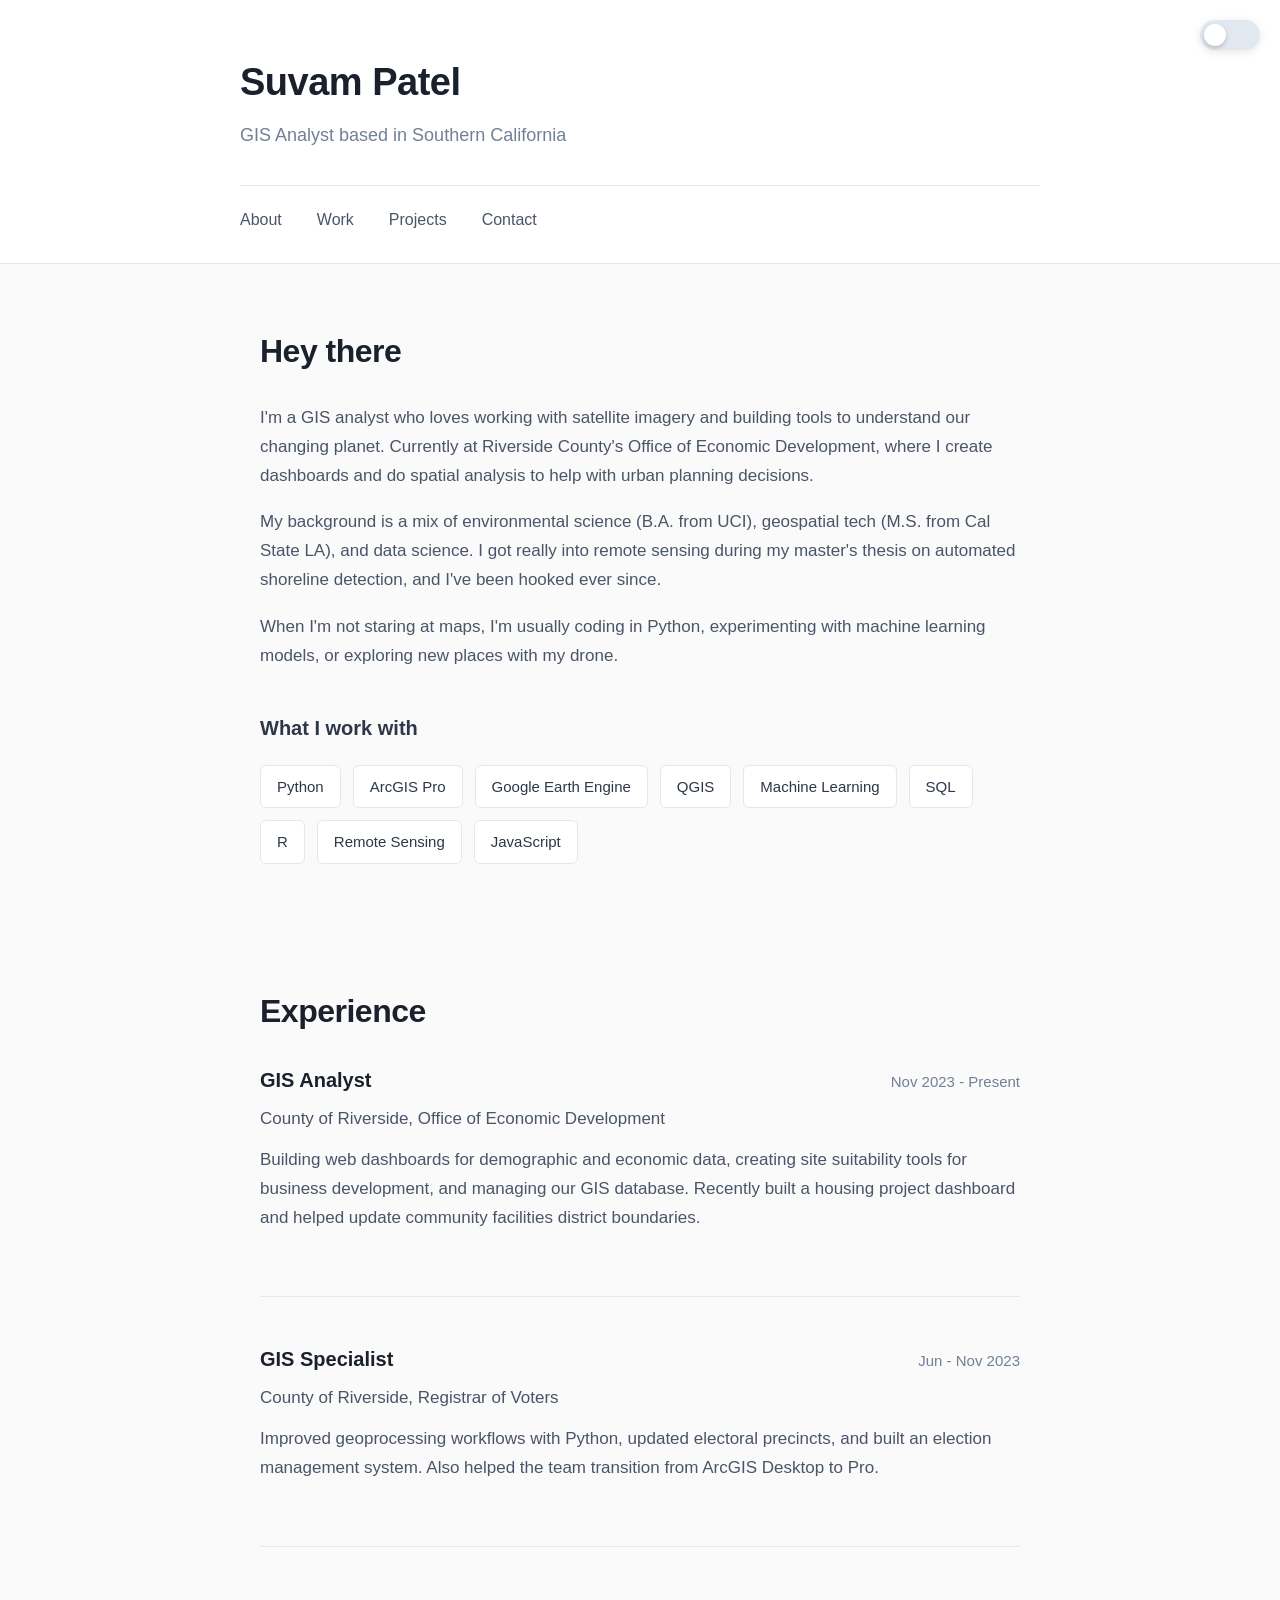
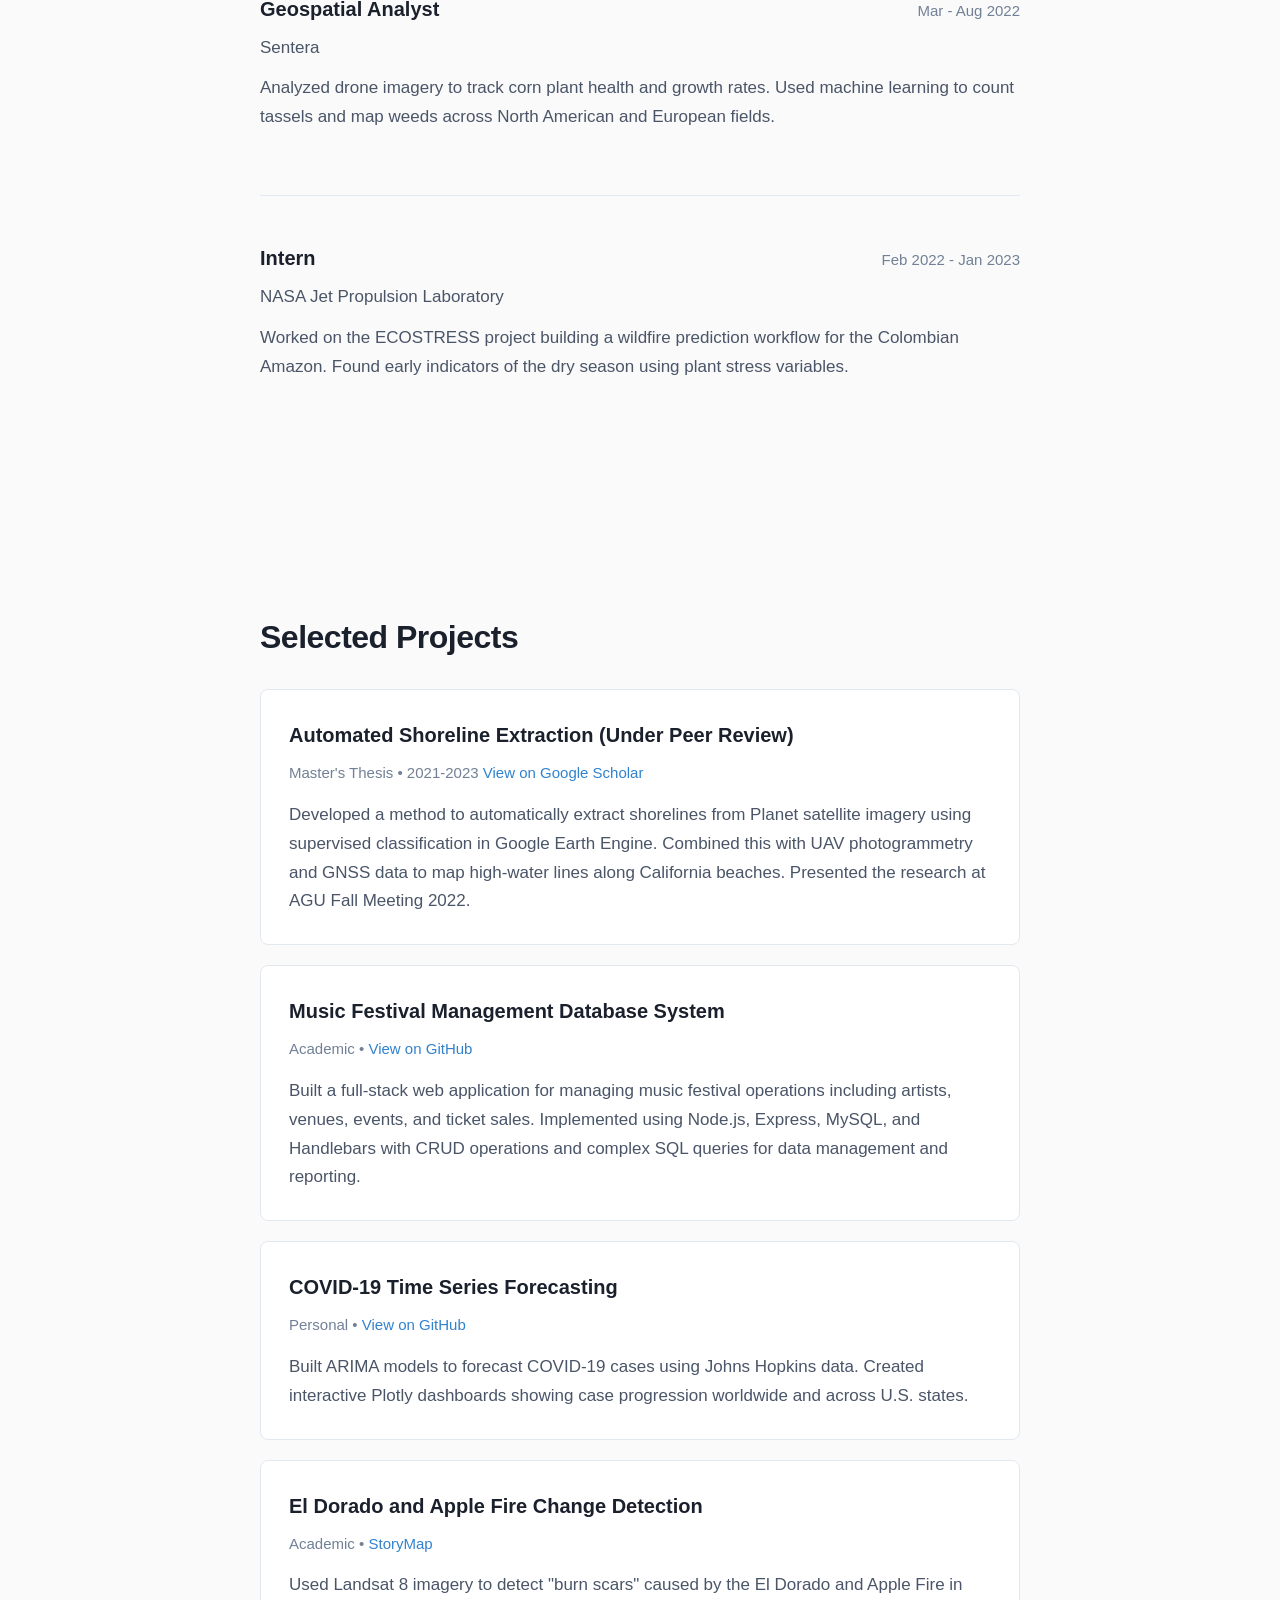
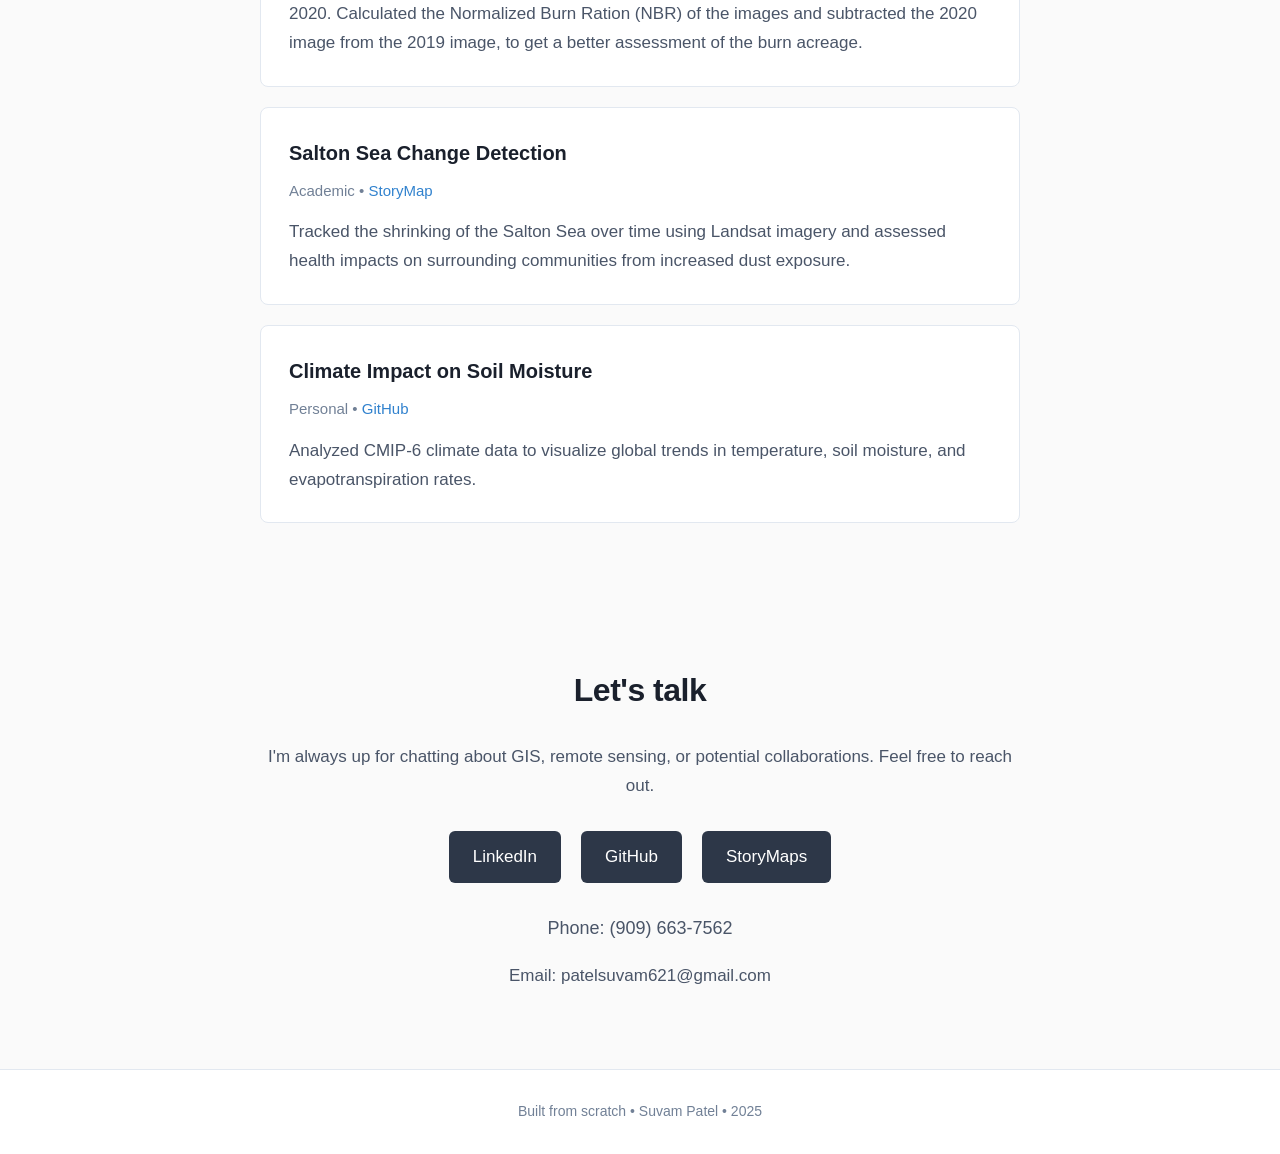
==== index.html @ 932f0299 "Add Music Festival Management database project" ====
<!DOCTYPE html>
<html lang="en">
<head>
    <meta charset="UTF-8">
    <meta name="viewport" content="width=device-width, initial-scale=1.0">
    <title>Suvam Patel</title>
    <link rel="stylesheet" href="styles.css">
</head>
<body>
    <!-- Theme Toggle Switch -->
    <div class="theme-switch-wrapper">
        <label class="theme-switch" for="theme-checkbox">
            <input type="checkbox" id="theme-checkbox" />
            <div class="slider"></div>
        </label>
    </div>

    <header>
        <div class="header-content">
            <!-- <img src="../images/profile pic.jpg" alt="Suvam Patel" class="profile-img"> -->
            <div class="header-text">
                <h1>Suvam Patel</h1>
                <p class="tagline">GIS Analyst based in Southern California</p>
            </div>
        </div>
        <nav>
            <a href="#about">About</a>
            <a href="#work">Work</a>
            <a href="#projects">Projects</a>
            <a href="#contact">Contact</a>
        </nav>
    </header>

    <section id="about">
        <h2>Hey there</h2>
        <p>I'm a GIS analyst who loves working with satellite imagery and building tools to understand our changing planet. Currently at Riverside County's Office of Economic Development, where I create dashboards and do spatial analysis to help with urban planning decisions.</p>
        
        <p>My background is a mix of environmental science (B.A. from UCI), geospatial tech (M.S. from Cal State LA), and data science. I got really into remote sensing during my master's thesis on automated shoreline detection, and I've been hooked ever since.</p>

        <p>When I'm not staring at maps, I'm usually coding in Python, experimenting with machine learning models, or exploring new places with my drone.</p>

        <h3>What I work with</h3>
        <div class="skills-grid">
            <span>Python</span>
            <span>ArcGIS Pro</span>
            <span>Google Earth Engine</span>
            <span>QGIS</span>
            <span>Machine Learning</span>
            <span>SQL</span>
            <span>R</span>
            <span>Remote Sensing</span>
            <span>JavaScript</span>
        </div>
    </section>

    <section id="work">
        <h2>Experience</h2>
        
        <div class="job">
            <div class="job-header">
                <h3>GIS Analyst</h3>
                <span class="date">Nov 2023 - Present</span>
            </div>
            <p class="company">County of Riverside, Office of Economic Development</p>
            <p>Building web dashboards for demographic and economic data, creating site suitability tools for business development, and managing our GIS database. Recently built a housing project dashboard and helped update community facilities district boundaries.</p>
        </div>

        <div class="job">
            <div class="job-header">
                <h3>GIS Specialist</h3>
                <span class="date">Jun - Nov 2023</span>
            </div>
            <p class="company">County of Riverside, Registrar of Voters</p>
            <p>Improved geoprocessing workflows with Python, updated electoral precincts, and built an election management system. Also helped the team transition from ArcGIS Desktop to Pro.</p>
        </div>

        <div class="job">
            <div class="job-header">
                <h3>Geospatial Analyst</h3>
                <span class="date">Mar - Aug 2022</span>
            </div>
            <p class="company">Sentera</p>
            <p>Analyzed drone imagery to track corn plant health and growth rates. Used machine learning to count tassels and map weeds across North American and European fields.</p>
        </div>

        <div class="job">
            <div class="job-header">
                <h3>Intern</h3>
                <span class="date">Feb 2022 - Jan 2023</span>
            </div>
            <p class="company">NASA Jet Propulsion Laboratory</p>
            <p>Worked on the ECOSTRESS project building a wildfire prediction workflow for the Colombian Amazon. Found early indicators of the dry season using plant stress variables.</p>
        </div>
    </section>

    <section id="projects">
        <h2>Selected Projects</h2>

        <div class="project-card">
            <h3>Automated Shoreline Extraction (Under Peer Review)</h3>
            <p class="project-meta">Master's Thesis • 2021-2023 <a href="https://papers.ssrn.com/sol3/papers.cfm?abstract_id=5354927" target="_blank">View on Google Scholar</a></p>
            <p>Developed a method to automatically extract shorelines from Planet satellite imagery using supervised classification in Google Earth Engine. Combined this with UAV photogrammetry and GNSS data to map high-water lines along California beaches. Presented the research at AGU Fall Meeting 2022.</p>
        </div>

        <div class="project-card">
            <h3>Music Festival Management Database System</h3>
            <p class="project-meta">Academic • <a href="https://github.com/Suvamp/music-festival-management-cs340" target="_blank">View on GitHub</a></p>
            <p>Built a full-stack web application for managing music festival operations including artists, venues, events, and ticket sales. Implemented using Node.js, Express, MySQL, and Handlebars with CRUD operations and complex SQL queries for data management and reporting.</p>
        </div>

        <div class="project-card">
            <h3>COVID-19 Time Series Forecasting</h3>
            <p class="project-meta">Personal • <a href="https://github.com/Suvamp/Springboard-Capstone-3" target="_blank">View on GitHub</a></p>
            <p>Built ARIMA models to forecast COVID-19 cases using Johns Hopkins data. Created interactive Plotly dashboards showing case progression worldwide and across U.S. states.</p>
        </div>

        <div class="project-card">
            <h3>El Dorado and Apple Fire Change Detection</h3>
            <p class="project-meta">Academic • <a href="https://docs.google.com/document/d/1QT8m4PA0OmTmG7QIvuTVSIxr2TTD8AZc/edit" target="_blank">StoryMap</a></p>
            <p>Used Landsat 8 imagery to detect "burn scars" caused by the El Dorado and Apple Fire in 2020. Calculated the Normalized Burn Ration (NBR) of the images and subtracted the 2020 image from the 2019 image, to get a better assessment of the burn acreage.</p>
        </div>

        <div class="project-card">
            <h3>Salton Sea Change Detection</h3>
            <p class="project-meta">Academic • <a href="https://storymaps.arcgis.com/stories/570a3bedf6514c26bbaa29a60c8576bd" target="_blank">StoryMap</a></p>
            <p>Tracked the shrinking of the Salton Sea over time using Landsat imagery and assessed health impacts on surrounding communities from increased dust exposure.</p>
        </div>

        <div class="project-card">
            <h3>Climate Impact on Soil Moisture</h3>
            <p class="project-meta">Personal • <a href="https://github.com/Suvamp/Project-Analysis-of-surface-air-temperature-effect-on-soil-moisture-andevapotranspiration-rate" target="_blank">GitHub</a></p>
            <p>Analyzed CMIP-6 climate data to visualize global trends in temperature, soil moisture, and evapotranspiration rates.</p>
        </div>
    </section>

    <section id="contact">
        <h2>Let's talk</h2>
        <p>I'm always up for chatting about GIS, remote sensing, or potential collaborations. Feel free to reach out.</p>
        
        <div class="contact-links">
            <a href="https://www.linkedin.com/in/suvam-patel-997543195/" target="_blank">LinkedIn</a>
            <a href="https://github.com/Suvamp?tab=repositories" target="_blank">GitHub</a>
            <a href="https://arcg.is/1aXHSq2" target="_blank">StoryMaps</a>
        </div>
        
        <p class="phone">Phone: (909) 663-7562</p>
        <p class="email">Email: patelsuvam621@gmail.com</p>
    </section>

    <footer>
        <p>Built from scratch • Suvam Patel • 2025</p>
    </footer>

    <script src="script.js"></script>
</body>
</html>
---- styles.css ----
/* Variables for Theming */
:root {
    /* Light Mode Colors */
    --bg-primary: #fafafa;
    --bg-secondary: white;
    --text-primary: #2d3748;
    --text-secondary: #4a5568;
    --text-tertiary: #718096;
    --text-heading: #1a202c;
    --border-color: #e2e8f0;
    --link-color: #3182ce;
    --link-hover: #2c5282;
    --button-bg: #2d3748;
    --button-hover: #1a202c;
    --skill-bg: white;
}

body.dark-mode {
    /* Dark Mode Colors */
    --bg-primary: #1a202c;
    --bg-secondary: #2d3748;
    --text-primary: #e2e8f0;
    --text-secondary: #cbd5e0;
    --text-tertiary: #a0aec0;
    --text-heading: #f7fafc;
    --border-color: #4a5568;
    --link-color: #63b3ed;
    --link-hover: #90cdf4;
    --button-bg: #4299e1;
    --button-hover: #3182ce;
    --skill-bg: #374151;
}


/* Reset and Base Styles */
* {
    margin: 0;
    padding: 0;
    box-sizing: border-box;
}

body {
    font-family: -apple-system, BlinkMacSystemFont, 'Segoe UI', Roboto, 'Helvetica Neue', Arial, sans-serif;
    line-height: 1.7;
    color: var(--text-primary);
    background: var(--bg-primary);
    font-size: 17px;
    transition: background-color 0.3s ease, color 0.3s ease;
}


/* Theme Toggle Switch */
.theme-switch-wrapper {
    position: fixed;
    top: 20px;
    right: 20px;
    z-index: 1000;
}

.theme-switch {
    display: inline-block;
    position: relative;
    width: 60px;
    height: 30px;
}

.theme-switch input {
    opacity: 0;
    width: 0;
    height: 0;
}

.slider {
    position: absolute;
    cursor: pointer;
    top: 0;
    left: 0;
    right: 0;
    bottom: 0;
    background-color: var(--border-color);
    transition: 0.3s;
    border-radius: 30px;
    box-shadow: 0 2px 8px rgba(0, 0, 0, 0.1);
}

.slider:before {
    position: absolute;
    content: "";
    height: 22px;
    width: 22px;
    left: 4px;
    bottom: 4px;
    background-color: white;
    transition: 0.3s;
    border-radius: 50%;
    box-shadow: 0 2px 4px rgba(0, 0, 0, 0.2);
}

input:checked + .slider {
    background-color: #4299e1;
}

input:checked + .slider:before {
    transform: translateX(30px);
}

.slider:hover {
    box-shadow: 0 4px 12px rgba(0, 0, 0, 0.15);
}

/* Dark mode slider color */
body.dark-mode .slider {
    background-color: #4299e1;
}

body.dark-mode .slider:before {
    background-color: #f7fafc;
}


/* Header */
header {
    background: var(--bg-secondary);
    padding: 50px 20px 30px;
    border-bottom: 1px solid var(--border-color);
    transition: background-color 0.3s ease, border-color 0.3s ease;
}

.header-content {
    max-width: 800px;
    margin: 0 auto 35px;
    display: flex;
    align-items: center;
    gap: 30px;
}

/*
.profile-img {
    width: 140px;
    height: 140px;
    border-radius: 12px;
    object-fit: cover;
    border: none;
}
*/

.header-text h1 {
    font-size: 38px;
    font-weight: 700;
    color: var(--text-heading);
    margin-bottom: 5px;
    letter-spacing: -0.5px;
}

.tagline {
    color: var(--text-tertiary);
    font-size: 18px;
}


/* Navigation */
nav {
    max-width: 800px;
    margin: 0 auto;
    display: flex;
    gap: 35px;
    border-top: 1px solid var(--border-color);
    padding-top: 20px;
}

nav a {
    color: var(--text-secondary);
    text-decoration: none;
    font-weight: 500;
    font-size: 16px;
    transition: color 0.2s;
}

nav a:hover {
    color: var(--text-heading);
}


/* Sections */
section {
    max-width: 800px;
    margin: 0 auto;
    padding: 60px 20px;
}

section h2 {
    font-size: 32px;
    font-weight: 700;
    margin-bottom: 25px;
    color: var(--text-heading);
    letter-spacing: -0.5px;
}

section h3 {
    font-size: 20px;
    font-weight: 600;
    margin-top: 40px;
    margin-bottom: 20px;
    color: var(--text-primary);
}

section p {
    margin-bottom: 18px;
    color: var(--text-secondary);
}


/* Skills Grid */
.skills-grid {
    display: flex;
    flex-wrap: wrap;
    gap: 12px;
    margin-top: 20px;
}

.skills-grid span {
    background: var(--skill-bg);
    padding: 8px 16px;
    border-radius: 6px;
    font-size: 15px;
    color: var(--text-primary);
    border: 1px solid var(--border-color);
    transition: background-color 0.3s ease, border-color 0.3s ease;
}



/* Job Cards */
.job {
    margin-bottom: 45px;
    padding-bottom: 45px;
    border-bottom: 1px solid var(--border-color);
}

.job:last-child {
    border-bottom: none;
}

.job-header {
    display: flex;
    justify-content: space-between;
    align-items: baseline;
    margin-bottom: 8px;
}

.job h3 {
    margin: 0;
    font-size: 20px;
    font-weight: 600;
    color: var(--text-heading);
}

.date {
    color: var(--text-tertiary);
    font-size: 15px;
}

.company {
    color: var(--text-secondary);
    font-weight: 500;
    margin-bottom: 12px;
}

/* Projects */
.project-card {
    background: var(--bg-secondary);
    padding: 28px;
    margin-bottom: 20px;
    border-radius: 8px;
    border: 1px solid var(--border-color);
    transition: background-color 0.3s ease, border-color 0.3s ease;
}

.project-card h3 {
    margin: 0 0 8px 0;
    font-size: 20px;
    font-weight: 600;
    color: var(--text-heading);
}

.project-meta {
    color: var(--text-tertiary);
    font-size: 15px;
    margin-bottom: 15px;
}

.project-meta a {
    color: var(--link-color);
    text-decoration: none;
    transition: color 0.2s ease;
}

.project-meta a:hover {
    text-decoration: underline;
}

.project-card p:last-child {
    margin-bottom: 0;
}


/* Contact Section */
#contact {
    text-align: center;
}

.contact-links {
    display: flex;
    gap: 20px;
    justify-content: center;
    margin: 30px 0;
}

.contact-links a {
    background: var(--button-bg);
    color: white;
    padding: 12px 24px;
    border-radius: 6px;
    text-decoration: none;
    font-weight: 500;
    transition: background 0.2s;
}

.contact-links a:hover {
    background: var(--button-hover);
}

.phone {
    font-size: 18px;
    color: var(--text-secondary);
}

.email {
    color: var(--text-secondary);
}


/* Footer */
footer {
    background: var(--bg-secondary);
    border-top: 1px solid var(--border-color);
    text-align: center;
    padding: 30px 20px;
    color: var(--text-tertiary);
    font-size: 14px;
    transition: background-color 0.3s ease, border-color 0.3s ease;
}


/* Links */
a {
    color: var(--link-color);
    transition: color 0.2s ease;
}

a:hover {
    color: var(--link-hover);
}


/* Responsive */
@media (max-width: 768px) {
    .theme-switch-wrapper {
        top: 15px;
        right: 15px;
    }

    .theme-switch {
        width: 50px;
        height: 26px;
    }

    .slider:before {
        height: 18px;
        width: 18px;
    }

    input:checked + .slider:before {
        transform: translateX(24px);
    }

    .header-content {
        flex-direction: column;
        text-align: center;
    }
    
    .header-text h1 {
        font-size: 32px;
    }
    
    nav {
        gap: 20px;
        flex-wrap: wrap;
        justify-content: center;
    }
    
    section {
        padding: 40px 20px;
    }
    
    section h2 {
        font-size: 28px;
    }
    
    .job-header {
        flex-direction: column;
        gap: 5px;
    }
    
    .contact-links {
        flex-direction: column;
        align-items: center;
    }
    
    .contact-links a {
        width: 200px;
    }
}
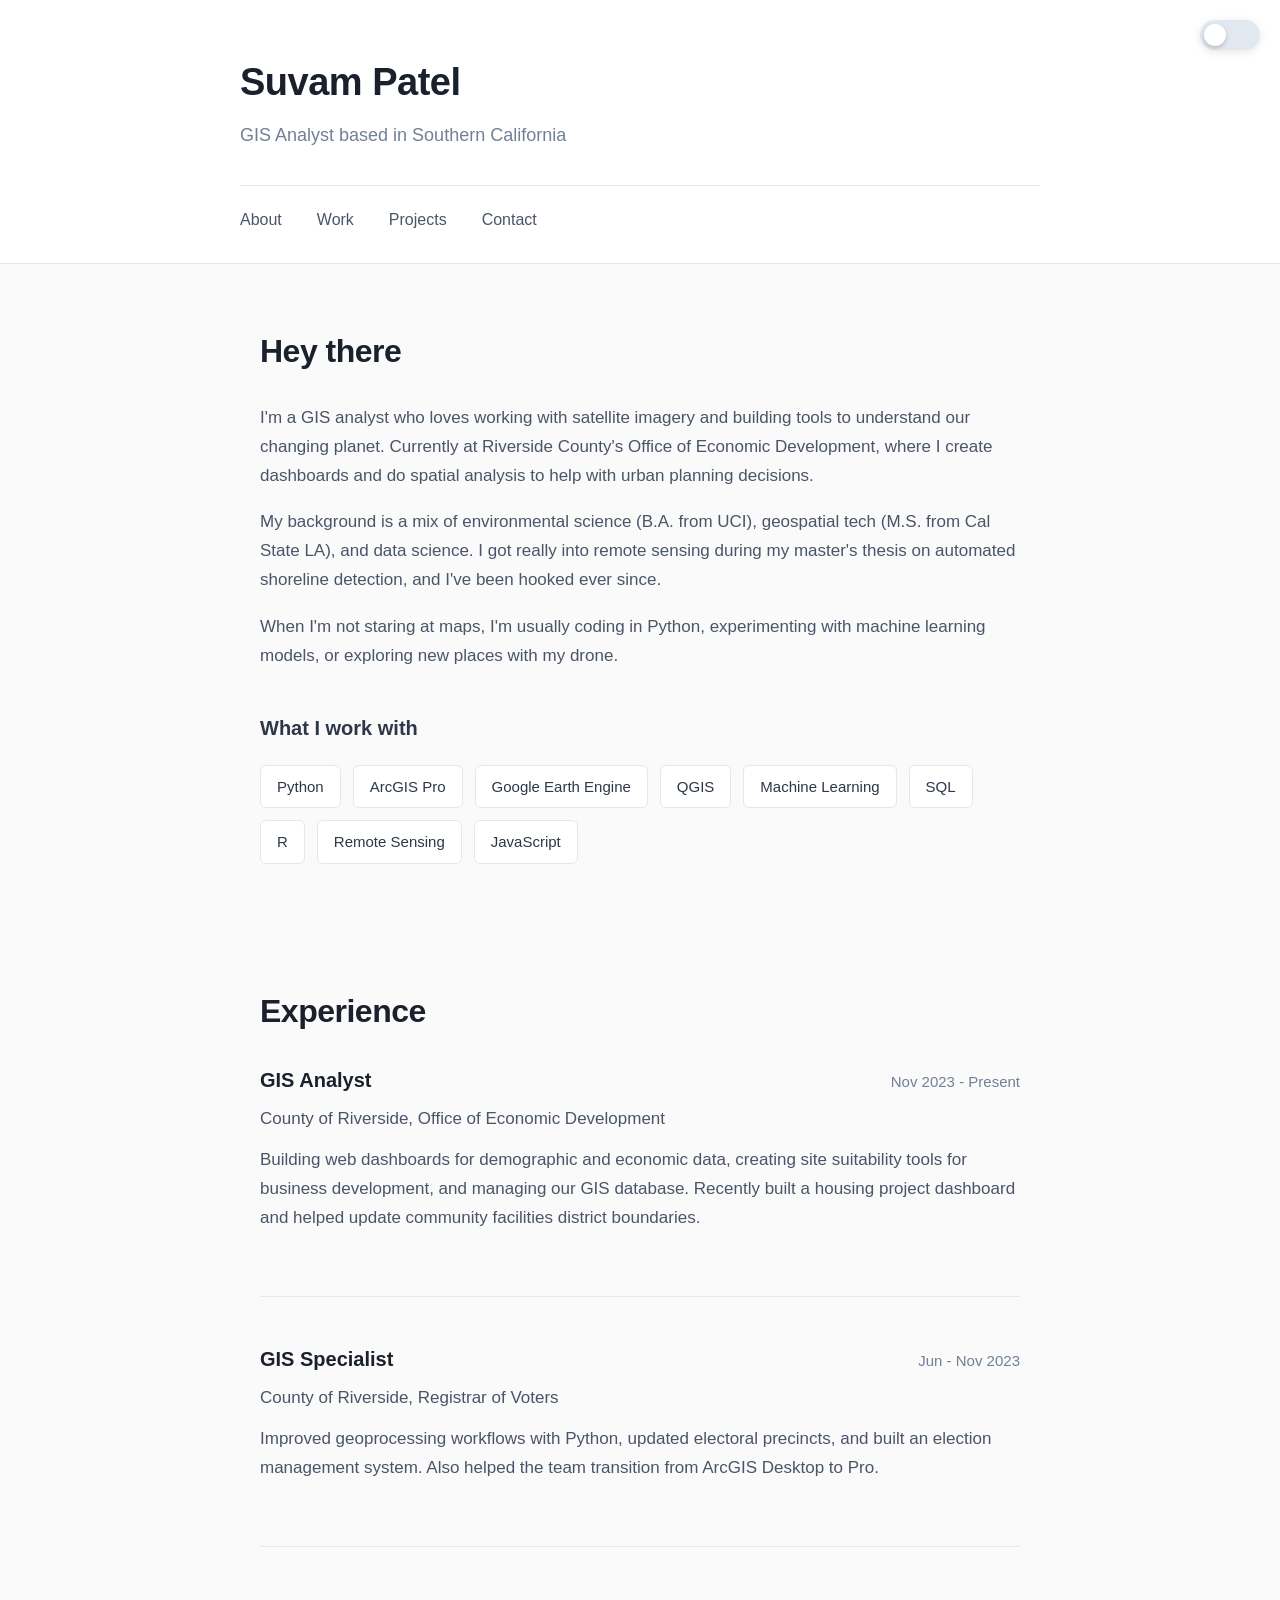
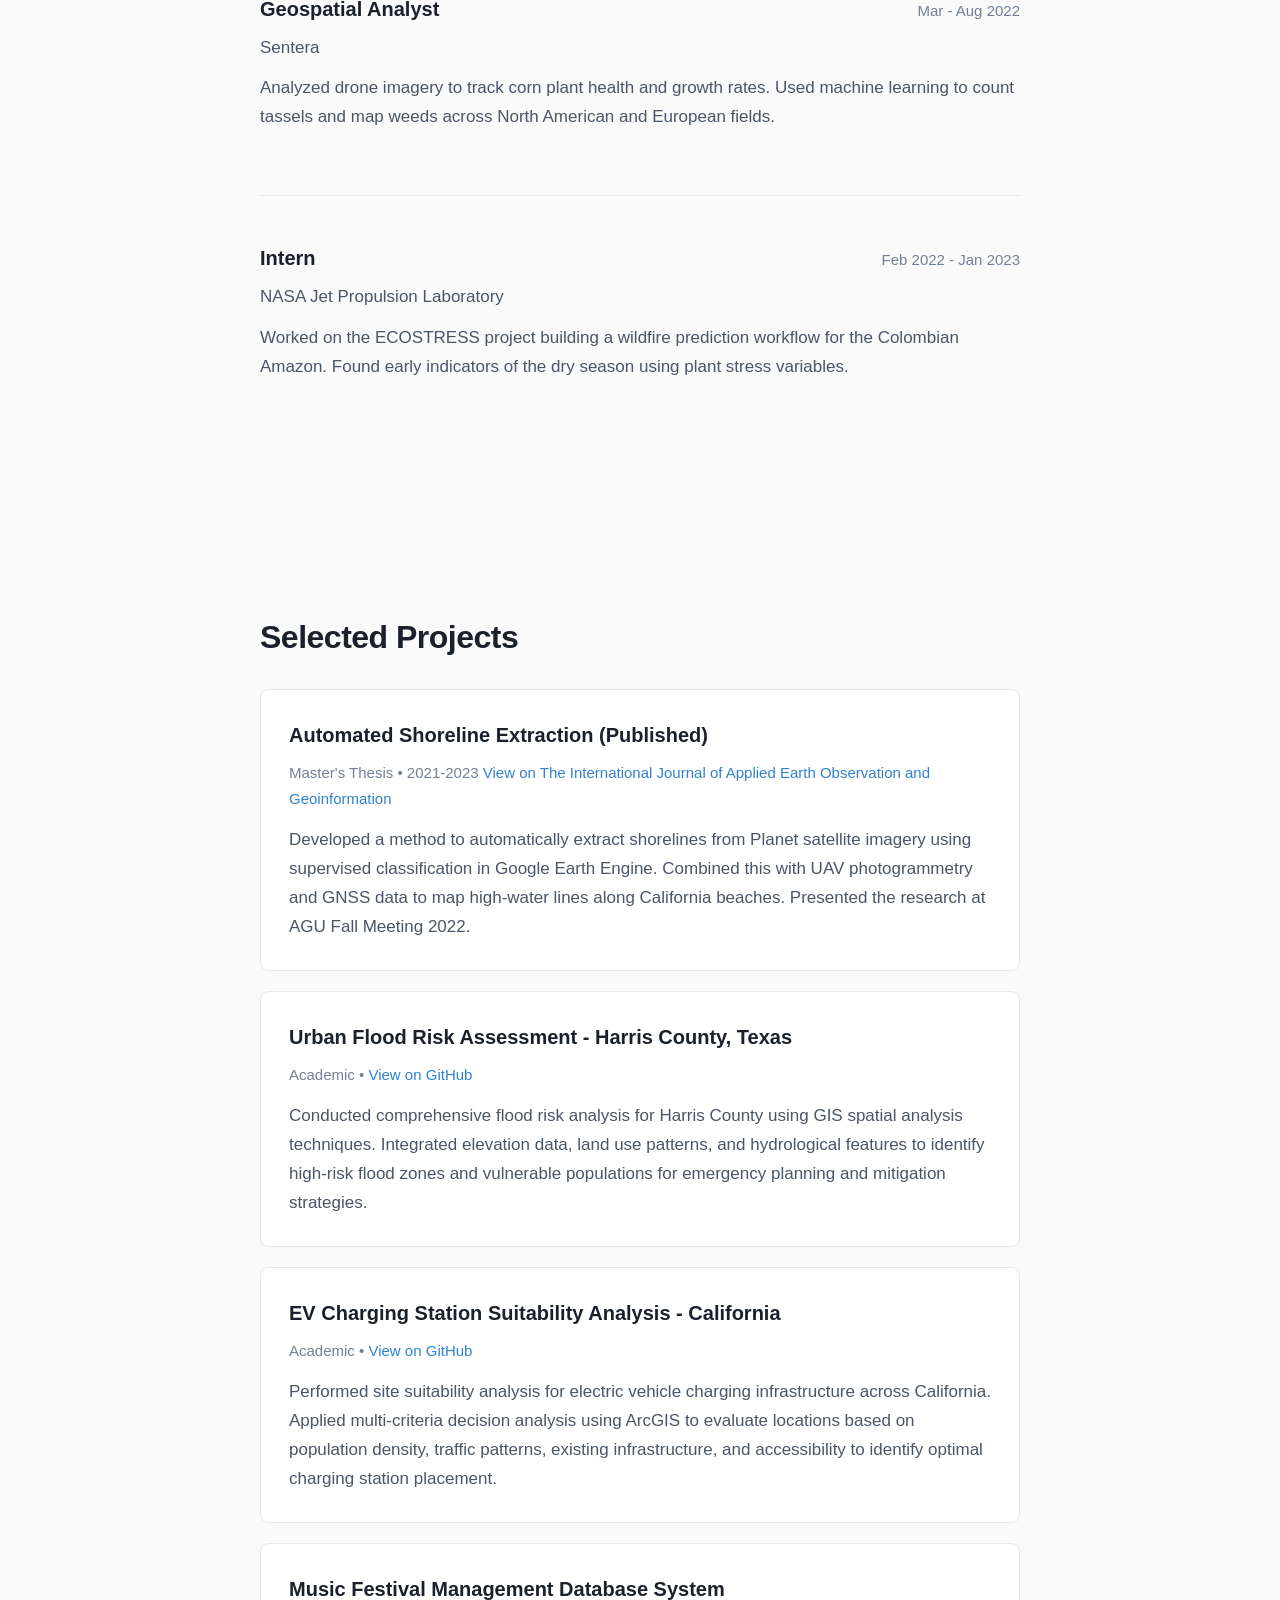
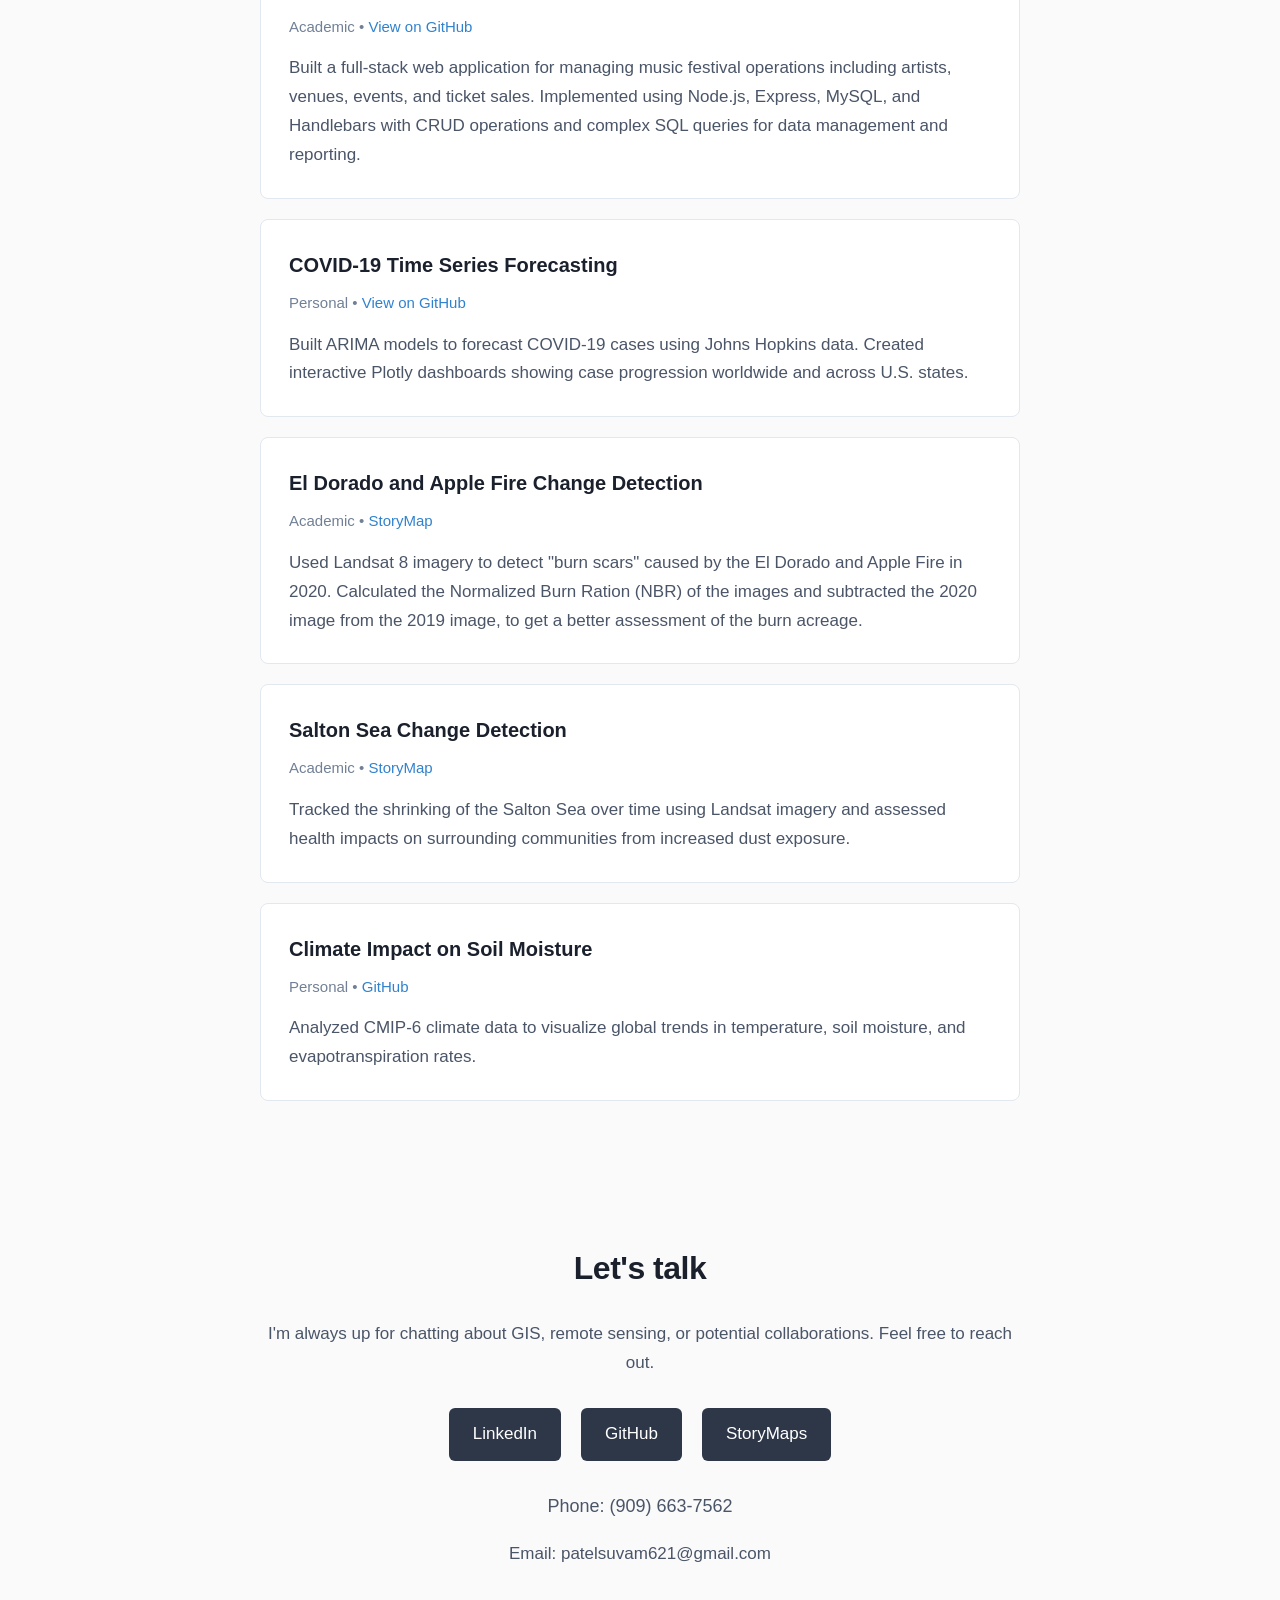
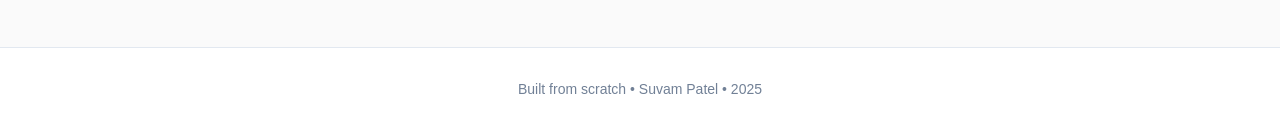
==== commit b42366a8: "Add flood risk and EV charging suitability projects" ====
--- a/index.html
+++ b/index.html
@@ -97,9 +97,21 @@
         <h2>Selected Projects</h2>
 
         <div class="project-card">
-            <h3>Automated Shoreline Extraction (Under Peer Review)</h3>
-            <p class="project-meta">Master's Thesis • 2021-2023 <a href="https://papers.ssrn.com/sol3/papers.cfm?abstract_id=5354927" target="_blank">View on Google Scholar</a></p>
+            <h3>Automated Shoreline Extraction (Published)</h3>
+            <p class="project-meta">Master's Thesis • 2021-2023 <a href="https://www.sciencedirect.com/science/article/pii/S1569843226000890" target="_blank">View on The International Journal of Applied Earth Observation and Geoinformation</a></p>
             <p>Developed a method to automatically extract shorelines from Planet satellite imagery using supervised classification in Google Earth Engine. Combined this with UAV photogrammetry and GNSS data to map high-water lines along California beaches. Presented the research at AGU Fall Meeting 2022.</p>
+        </div>
+
+         <div class="project-card">
+            <h3>Urban Flood Risk Assessment - Harris County, Texas</h3>
+            <p class="project-meta">Academic • <a href="https://github.com/Suvamp/urban-flood-risk-harris-county" target="_blank">View on GitHub</a></p>
+            <p>Conducted comprehensive flood risk analysis for Harris County using GIS spatial analysis techniques. Integrated elevation data, land use patterns, and hydrological features to identify high-risk flood zones and vulnerable populations for emergency planning and mitigation strategies.</p>
+        </div>
+
+        <div class="project-card">
+            <h3>EV Charging Station Suitability Analysis - California</h3>
+            <p class="project-meta">Academic • <a href="https://github.com/Suvamp/ev-charging-suitability-ca" target="_blank">View on GitHub</a></p>
+            <p>Performed site suitability analysis for electric vehicle charging infrastructure across California. Applied multi-criteria decision analysis using ArcGIS to evaluate locations based on population density, traffic patterns, existing infrastructure, and accessibility to identify optimal charging station placement.</p>
         </div>
 
         <div class="project-card">
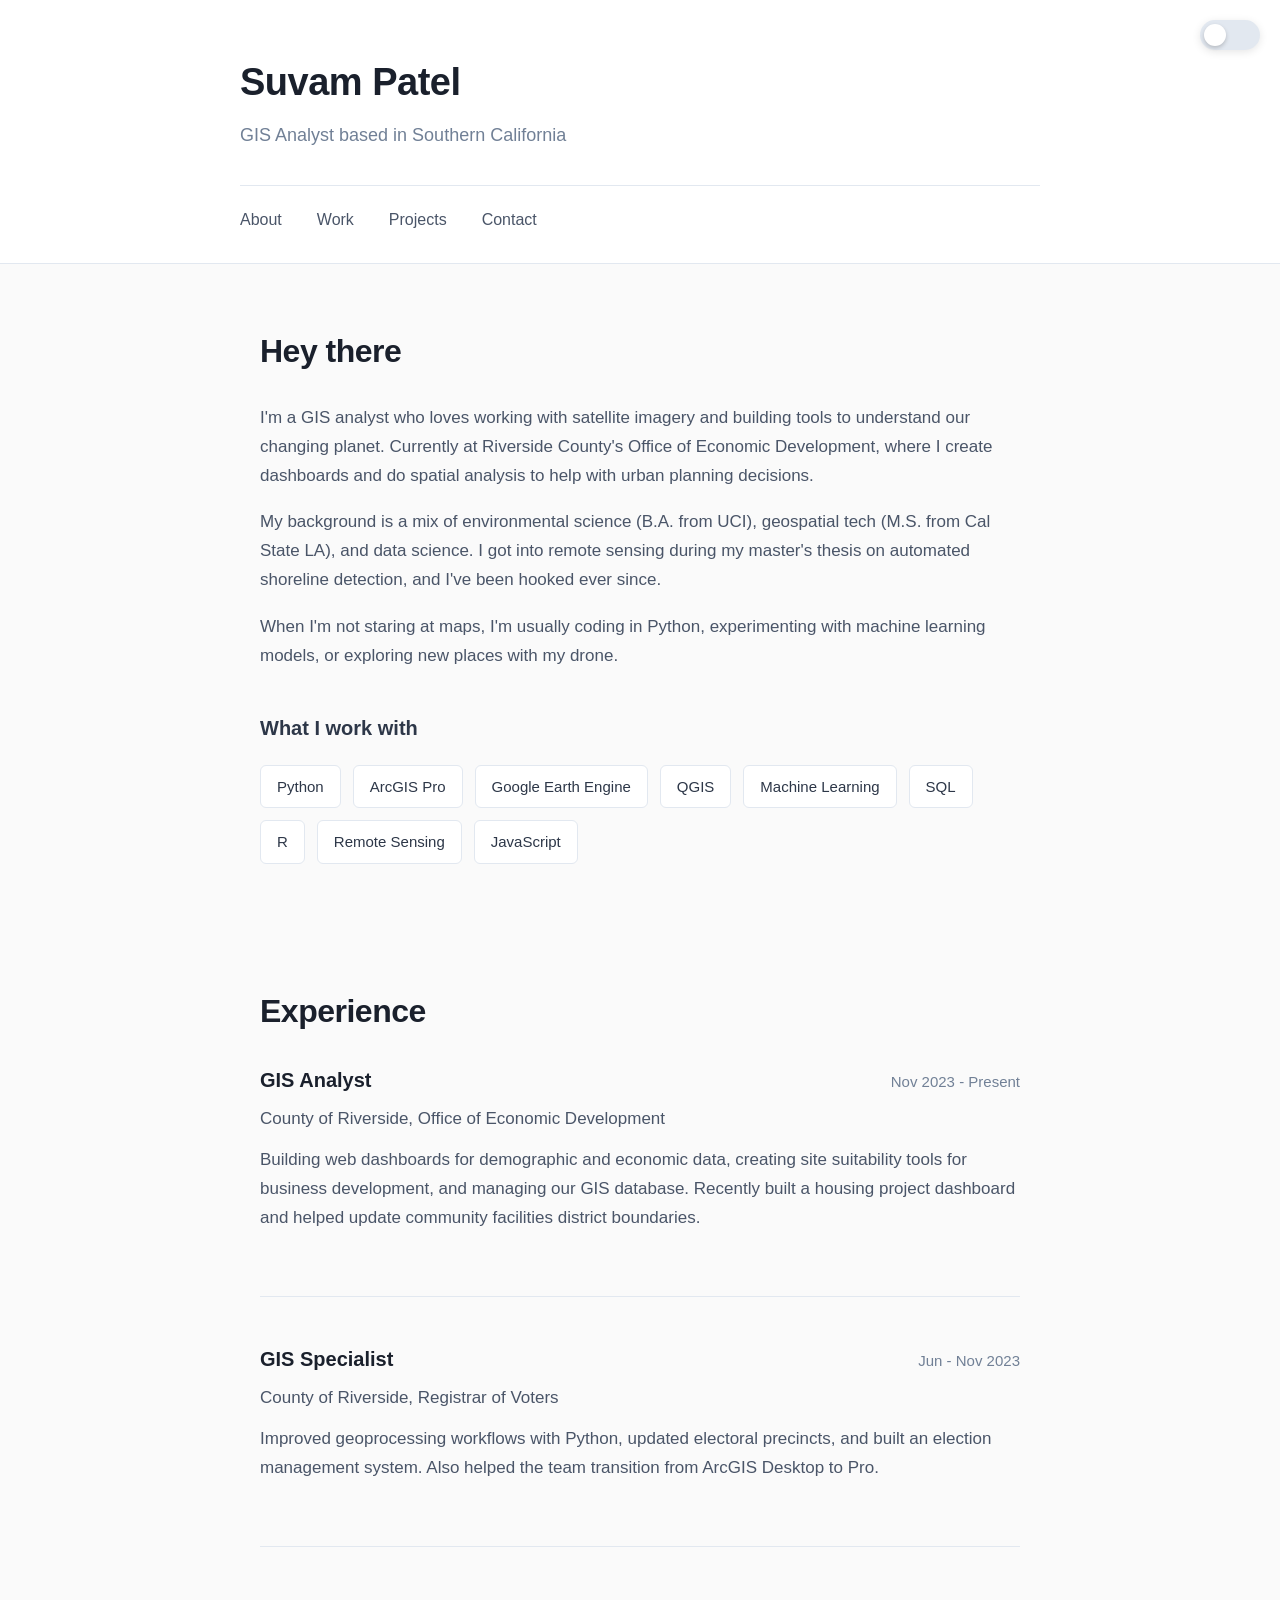
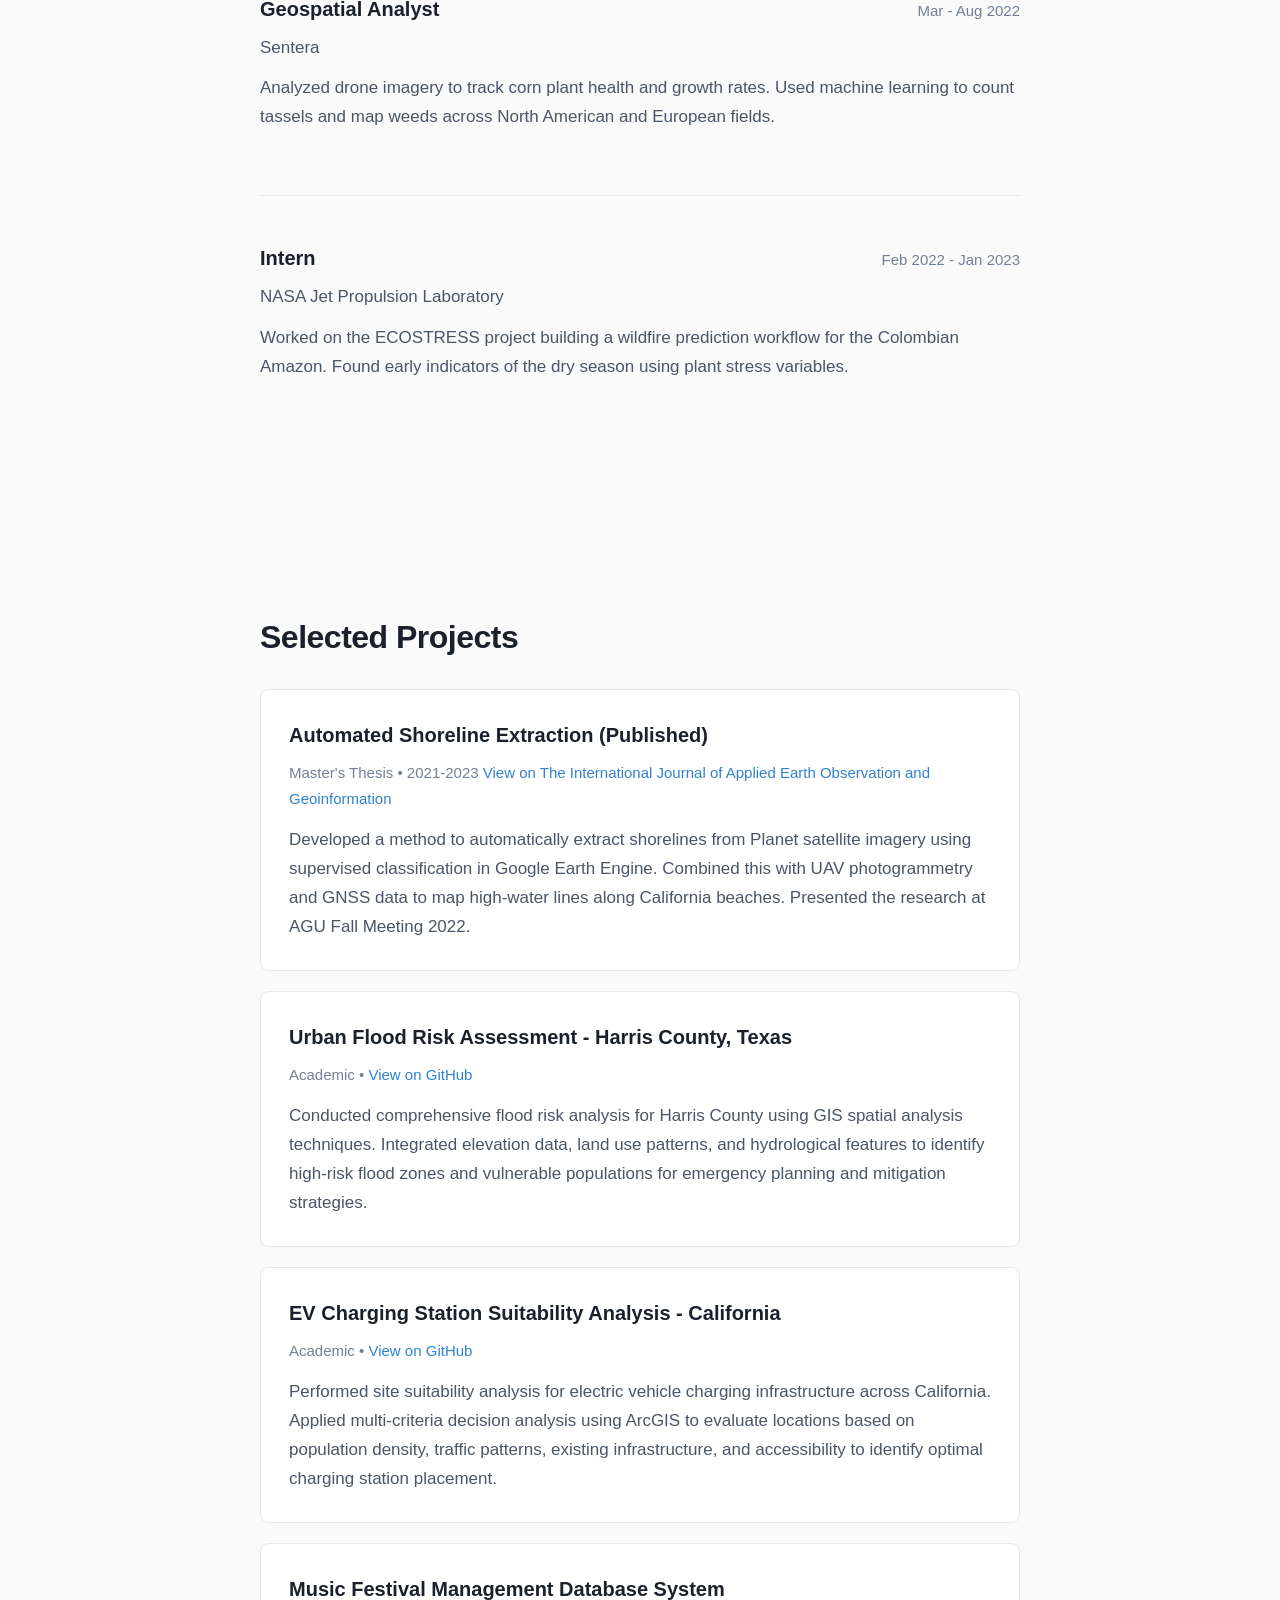
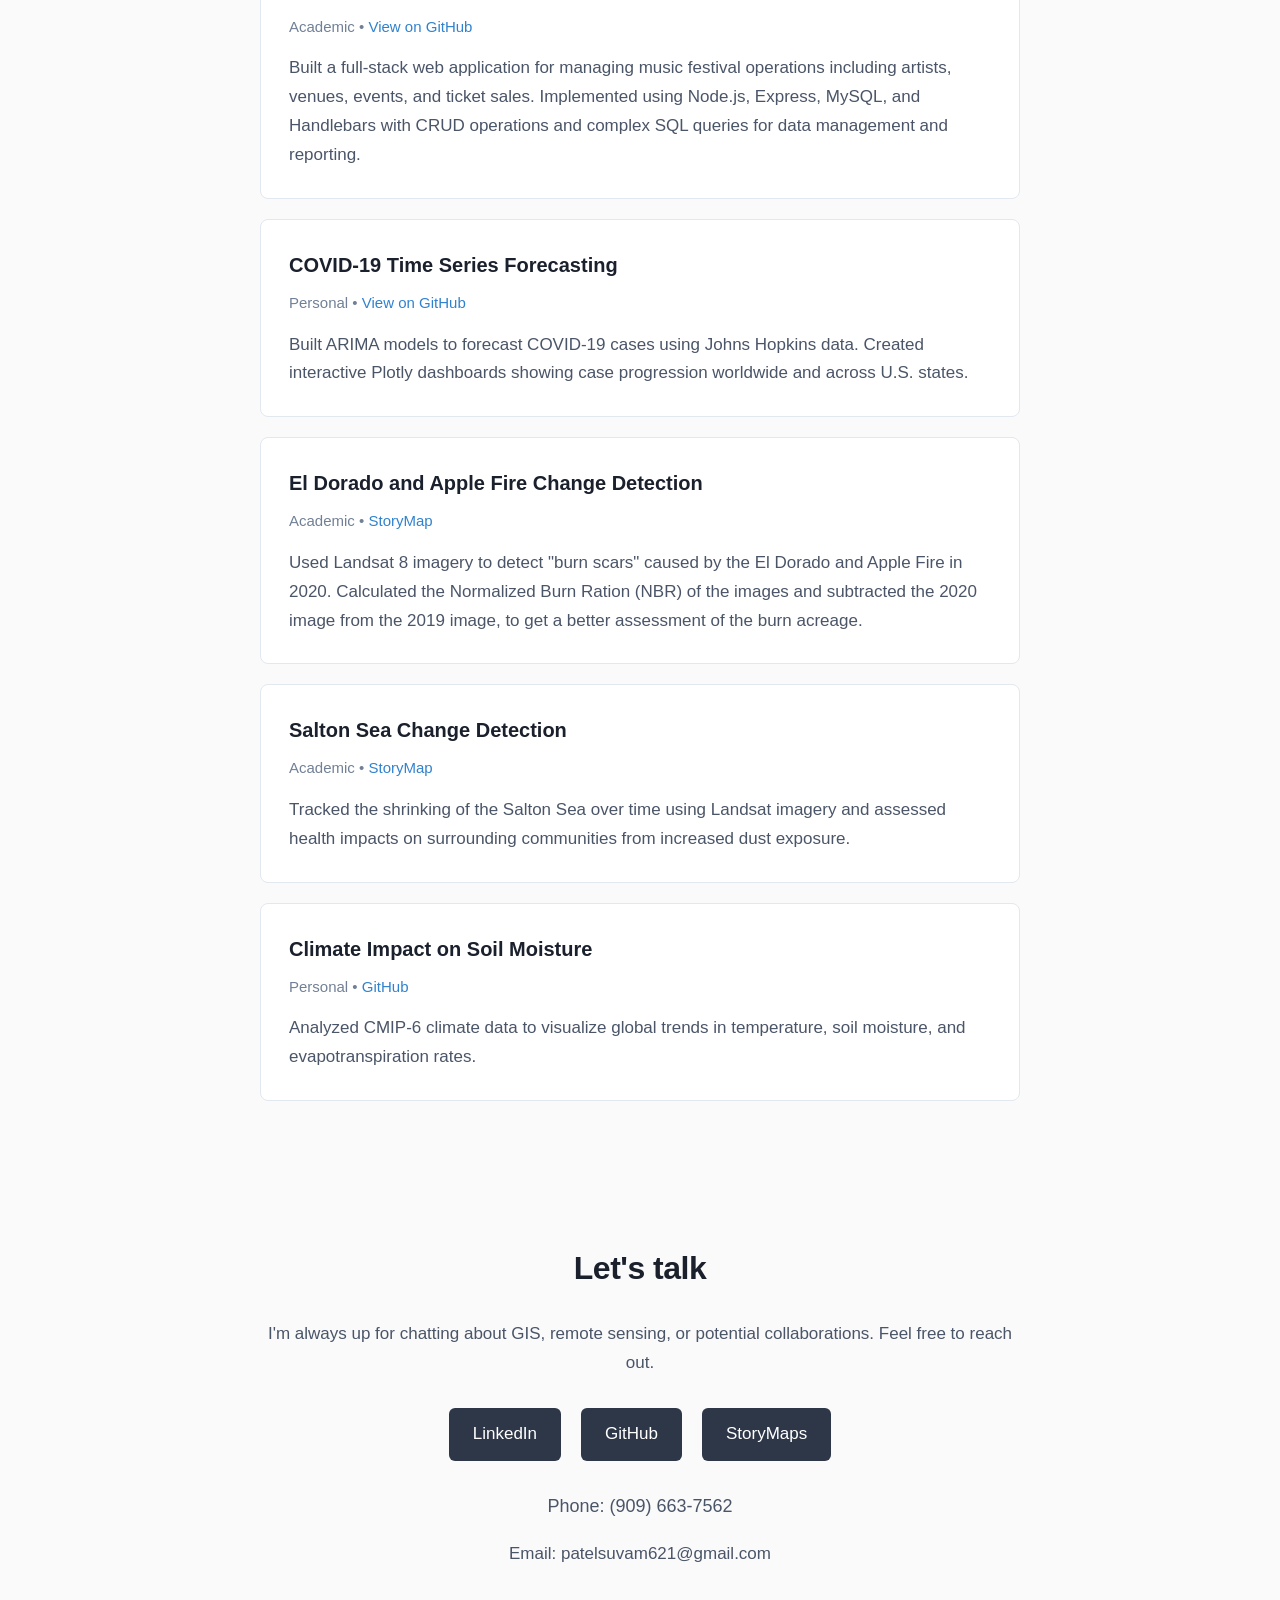
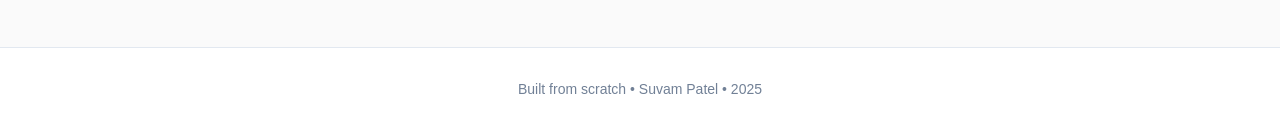
==== commit beeb85e7: "Update verbiage for online resume" ====
--- a/index.html
+++ b/index.html
@@ -35,7 +35,7 @@
         <h2>Hey there</h2>
         <p>I'm a GIS analyst who loves working with satellite imagery and building tools to understand our changing planet. Currently at Riverside County's Office of Economic Development, where I create dashboards and do spatial analysis to help with urban planning decisions.</p>
         
-        <p>My background is a mix of environmental science (B.A. from UCI), geospatial tech (M.S. from Cal State LA), and data science. I got really into remote sensing during my master's thesis on automated shoreline detection, and I've been hooked ever since.</p>
+        <p>My background is a mix of environmental science (B.A. from UCI), geospatial tech (M.S. from Cal State LA), and data science. I got into remote sensing during my master's thesis on automated shoreline detection, and I've been hooked ever since.</p>
 
         <p>When I'm not staring at maps, I'm usually coding in Python, experimenting with machine learning models, or exploring new places with my drone.</p>
 
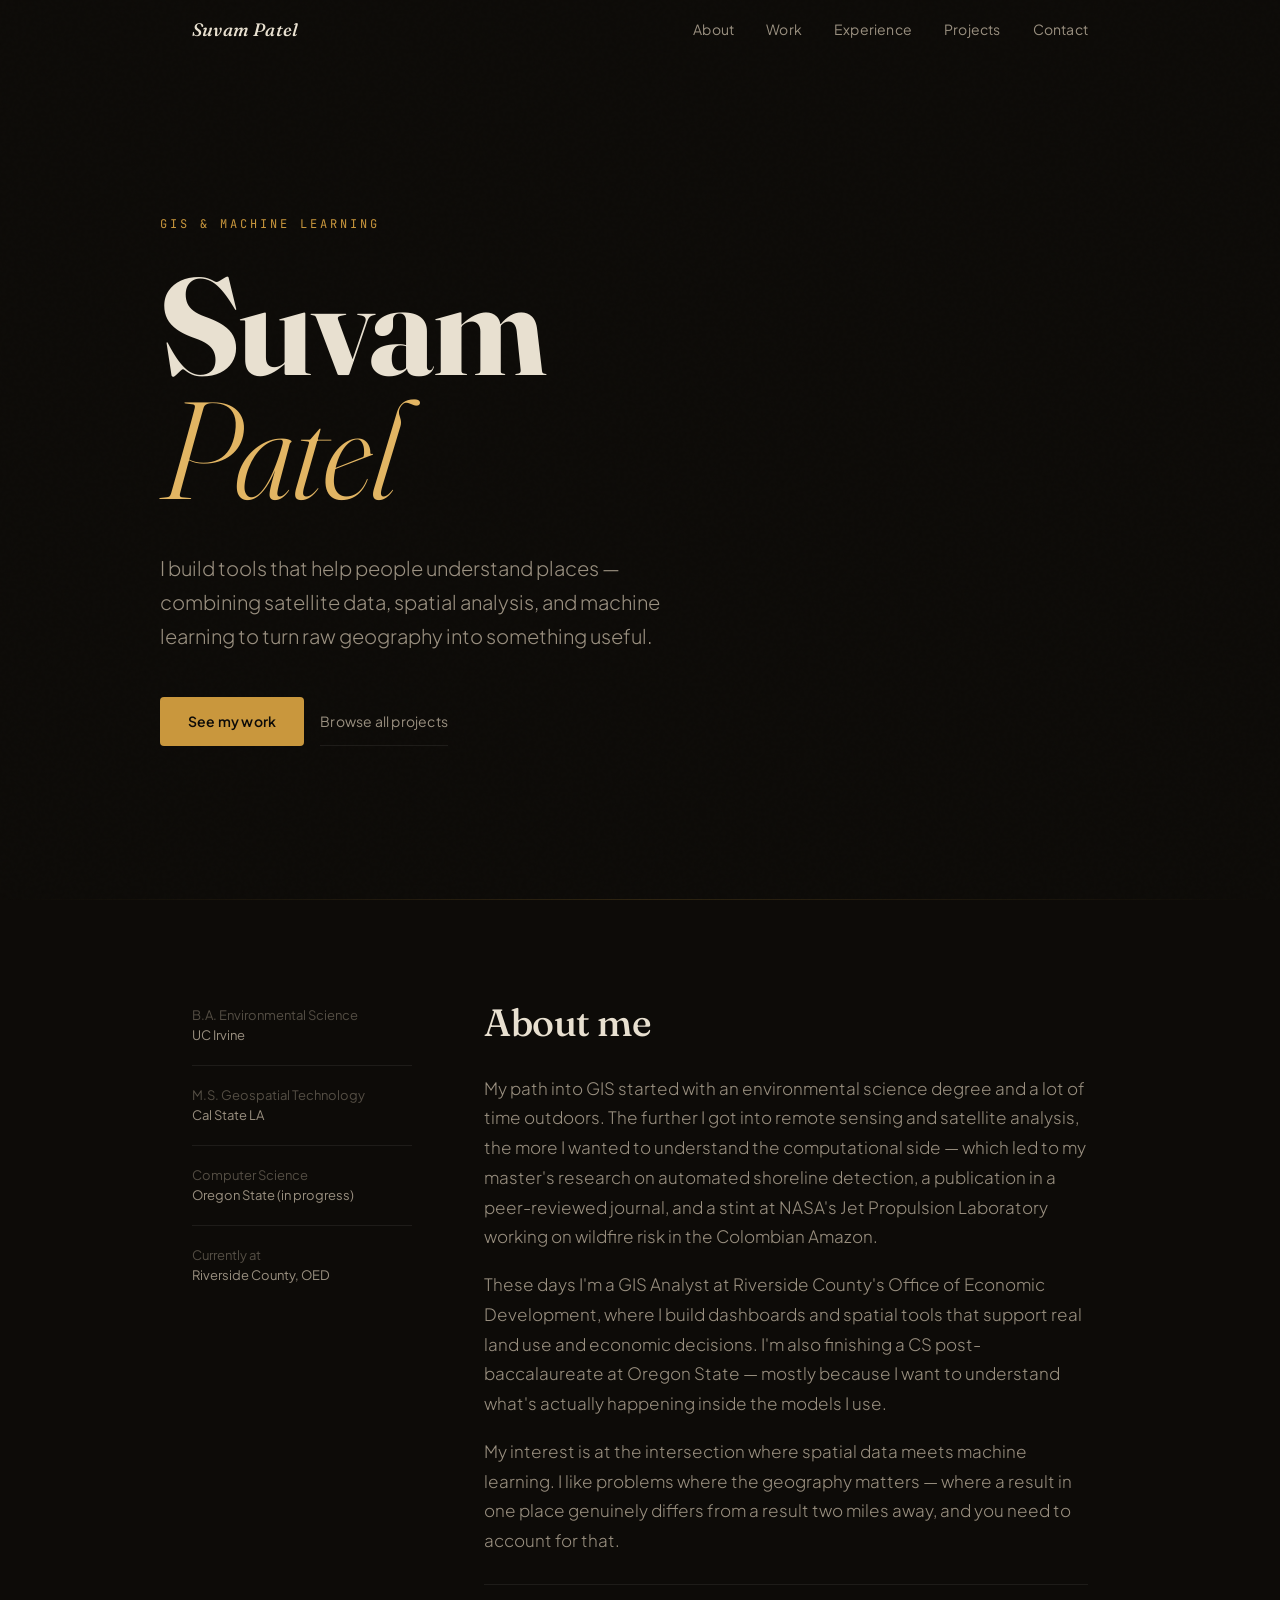
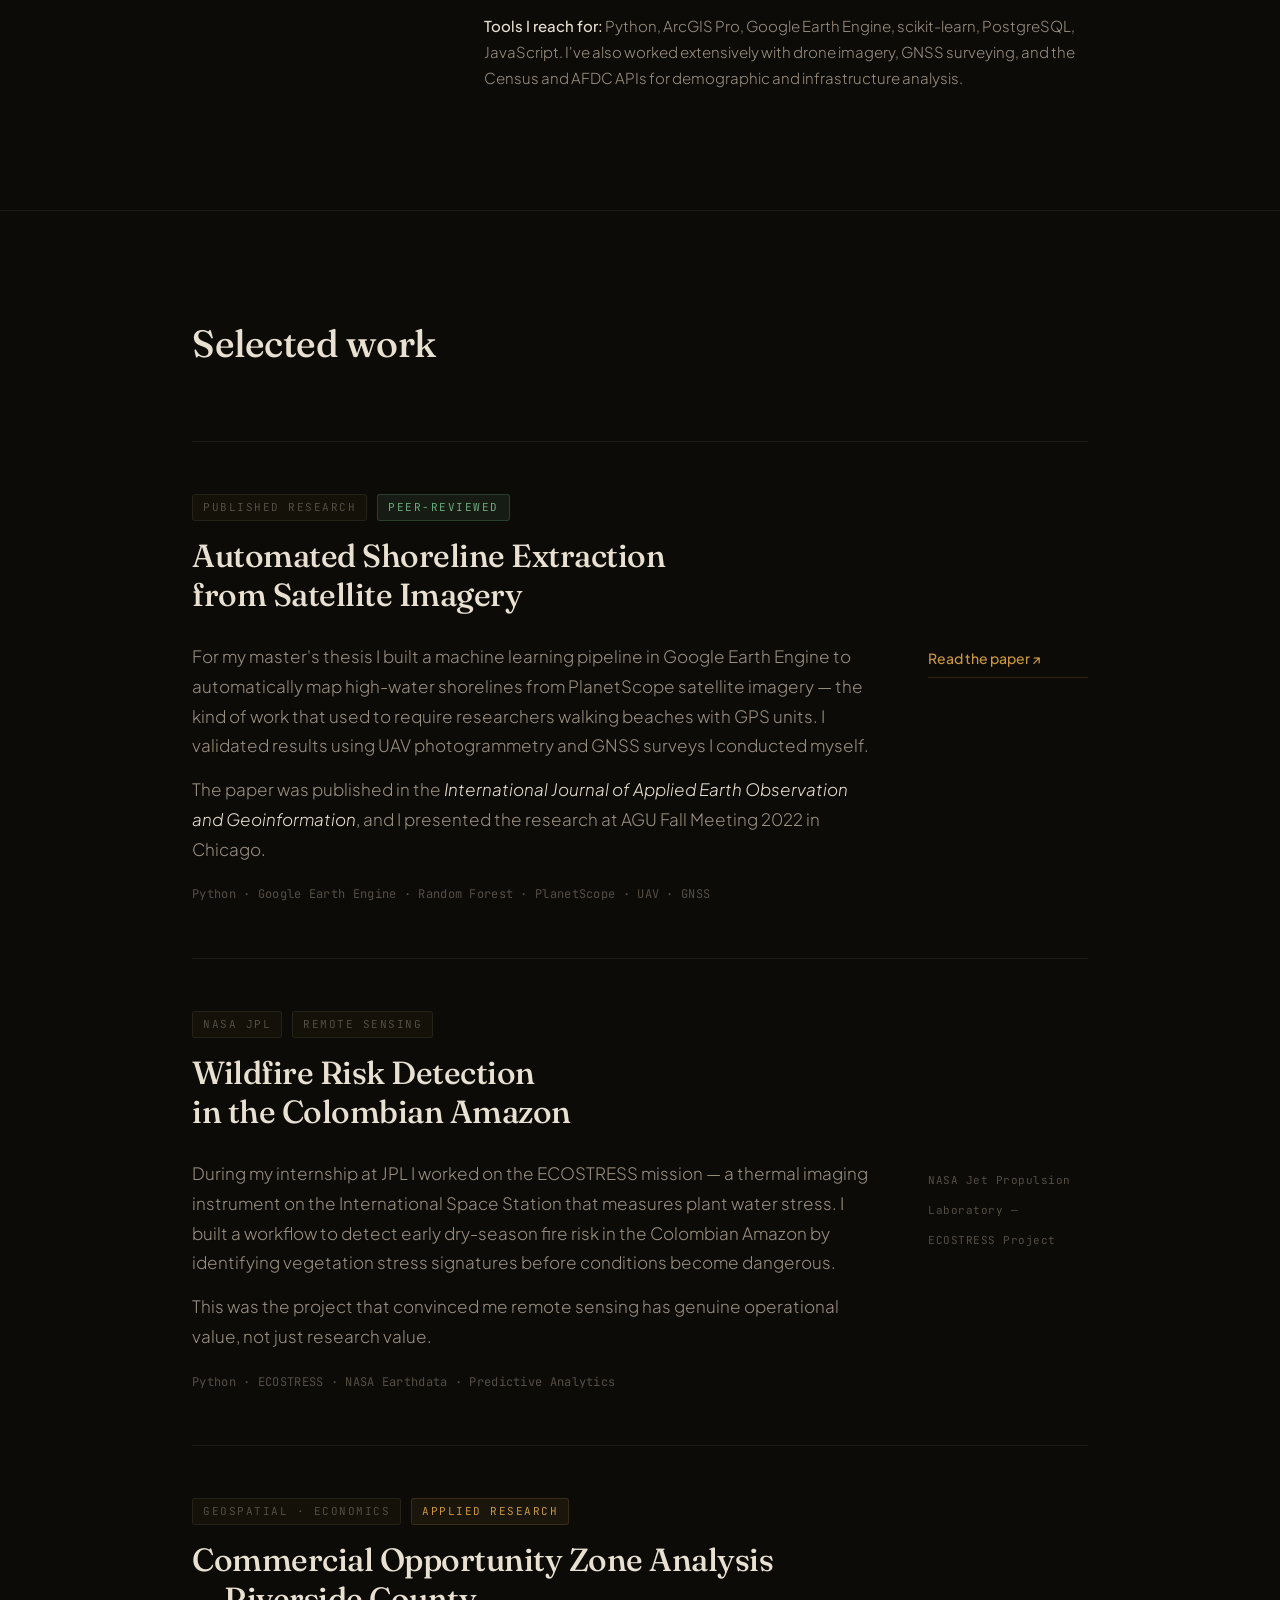
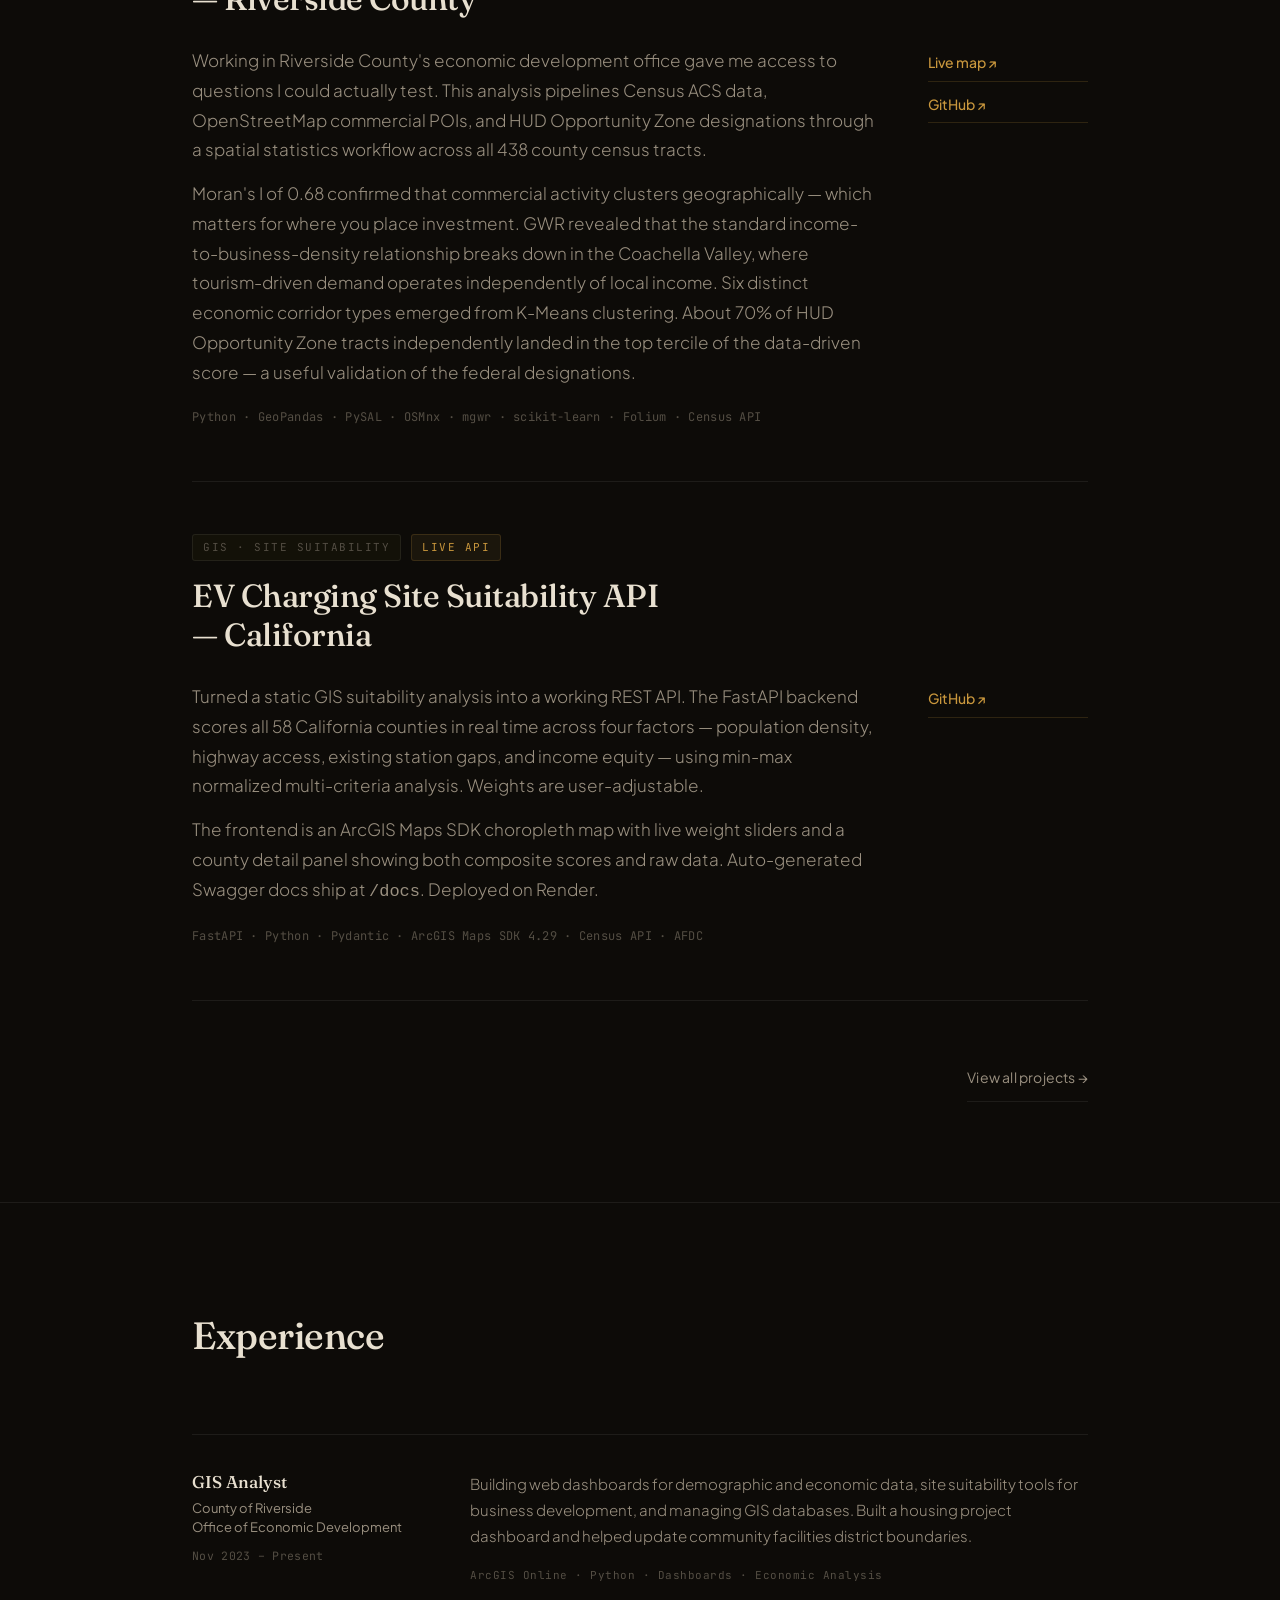
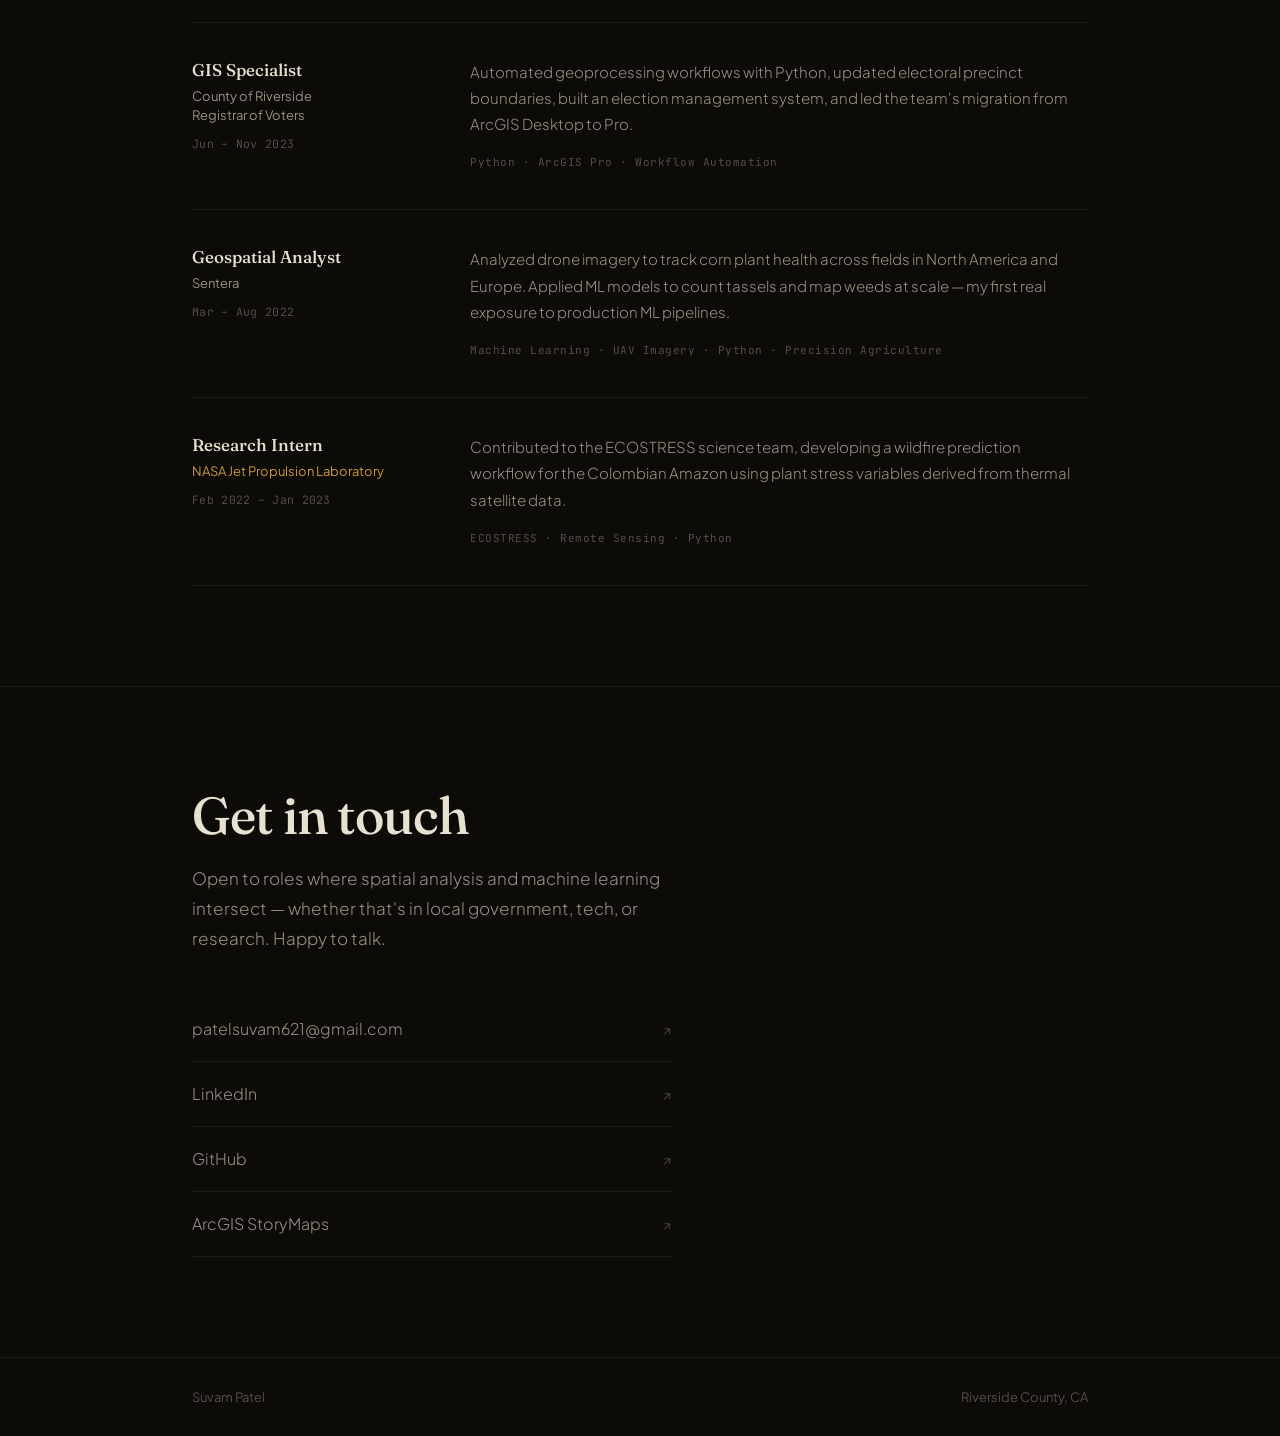
==== commit 7f9cf616: "Complete website revamp to implement better design and shiowcase newer projects" ====
--- a/index.html
+++ b/index.html
@@ -1,168 +1,334 @@
 <!DOCTYPE html>
 <html lang="en">
 <head>
-    <meta charset="UTF-8">
-    <meta name="viewport" content="width=device-width, initial-scale=1.0">
-    <title>Suvam Patel</title>
-    <link rel="stylesheet" href="styles.css">
+  <meta charset="UTF-8" />
+  <meta name="viewport" content="width=device-width, initial-scale=1.0" />
+  <title>Suvam Patel — GIS Analyst</title>
+  <meta name="description" content="GIS Analyst building ML-powered spatial tools. Based in Riverside County, CA." />
+  <link rel="preconnect" href="https://fonts.googleapis.com" />
+  <link rel="preconnect" href="https://fonts.gstatic.com" crossorigin />
+  <link href="https://fonts.googleapis.com/css2?family=Fraunces:ital,opsz,wght@0,9..144,300;0,9..144,500;0,9..144,700;1,9..144,300;1,9..144,500&family=Plus+Jakarta+Sans:wght@300;400;500;600&family=JetBrains+Mono:wght@400&display=swap" rel="stylesheet" />
+  <link rel="stylesheet" href="styles.css" />
 </head>
 <body>
-    <!-- Theme Toggle Switch -->
-    <div class="theme-switch-wrapper">
-        <label class="theme-switch" for="theme-checkbox">
-            <input type="checkbox" id="theme-checkbox" />
-            <div class="slider"></div>
-        </label>
-    </div>
-
-    <header>
-        <div class="header-content">
-            <!-- <img src="../images/profile pic.jpg" alt="Suvam Patel" class="profile-img"> -->
-            <div class="header-text">
-                <h1>Suvam Patel</h1>
-                <p class="tagline">GIS Analyst based in Southern California</p>
-            </div>
-        </div>
-        <nav>
-            <a href="#about">About</a>
-            <a href="#work">Work</a>
-            <a href="#projects">Projects</a>
-            <a href="#contact">Contact</a>
-        </nav>
-    </header>
-
-    <section id="about">
-        <h2>Hey there</h2>
-        <p>I'm a GIS analyst who loves working with satellite imagery and building tools to understand our changing planet. Currently at Riverside County's Office of Economic Development, where I create dashboards and do spatial analysis to help with urban planning decisions.</p>
-        
-        <p>My background is a mix of environmental science (B.A. from UCI), geospatial tech (M.S. from Cal State LA), and data science. I got into remote sensing during my master's thesis on automated shoreline detection, and I've been hooked ever since.</p>
-
-        <p>When I'm not staring at maps, I'm usually coding in Python, experimenting with machine learning models, or exploring new places with my drone.</p>
-
-        <h3>What I work with</h3>
-        <div class="skills-grid">
-            <span>Python</span>
-            <span>ArcGIS Pro</span>
-            <span>Google Earth Engine</span>
-            <span>QGIS</span>
-            <span>Machine Learning</span>
-            <span>SQL</span>
-            <span>R</span>
-            <span>Remote Sensing</span>
-            <span>JavaScript</span>
-        </div>
-    </section>
-
-    <section id="work">
-        <h2>Experience</h2>
-        
-        <div class="job">
-            <div class="job-header">
-                <h3>GIS Analyst</h3>
-                <span class="date">Nov 2023 - Present</span>
-            </div>
-            <p class="company">County of Riverside, Office of Economic Development</p>
-            <p>Building web dashboards for demographic and economic data, creating site suitability tools for business development, and managing our GIS database. Recently built a housing project dashboard and helped update community facilities district boundaries.</p>
-        </div>
-
-        <div class="job">
-            <div class="job-header">
-                <h3>GIS Specialist</h3>
-                <span class="date">Jun - Nov 2023</span>
-            </div>
-            <p class="company">County of Riverside, Registrar of Voters</p>
-            <p>Improved geoprocessing workflows with Python, updated electoral precincts, and built an election management system. Also helped the team transition from ArcGIS Desktop to Pro.</p>
-        </div>
-
-        <div class="job">
-            <div class="job-header">
-                <h3>Geospatial Analyst</h3>
-                <span class="date">Mar - Aug 2022</span>
-            </div>
-            <p class="company">Sentera</p>
-            <p>Analyzed drone imagery to track corn plant health and growth rates. Used machine learning to count tassels and map weeds across North American and European fields.</p>
-        </div>
-
-        <div class="job">
-            <div class="job-header">
-                <h3>Intern</h3>
-                <span class="date">Feb 2022 - Jan 2023</span>
-            </div>
-            <p class="company">NASA Jet Propulsion Laboratory</p>
-            <p>Worked on the ECOSTRESS project building a wildfire prediction workflow for the Colombian Amazon. Found early indicators of the dry season using plant stress variables.</p>
-        </div>
-    </section>
-
-    <section id="projects">
-        <h2>Selected Projects</h2>
-
-        <div class="project-card">
-            <h3>Automated Shoreline Extraction (Published)</h3>
-            <p class="project-meta">Master's Thesis • 2021-2023 <a href="https://www.sciencedirect.com/science/article/pii/S1569843226000890" target="_blank">View on The International Journal of Applied Earth Observation and Geoinformation</a></p>
-            <p>Developed a method to automatically extract shorelines from Planet satellite imagery using supervised classification in Google Earth Engine. Combined this with UAV photogrammetry and GNSS data to map high-water lines along California beaches. Presented the research at AGU Fall Meeting 2022.</p>
-        </div>
-
-         <div class="project-card">
-            <h3>Urban Flood Risk Assessment - Harris County, Texas</h3>
-            <p class="project-meta">Academic • <a href="https://github.com/Suvamp/urban-flood-risk-harris-county" target="_blank">View on GitHub</a></p>
-            <p>Conducted comprehensive flood risk analysis for Harris County using GIS spatial analysis techniques. Integrated elevation data, land use patterns, and hydrological features to identify high-risk flood zones and vulnerable populations for emergency planning and mitigation strategies.</p>
-        </div>
-
-        <div class="project-card">
-            <h3>EV Charging Station Suitability Analysis - California</h3>
-            <p class="project-meta">Academic • <a href="https://github.com/Suvamp/ev-charging-suitability-ca" target="_blank">View on GitHub</a></p>
-            <p>Performed site suitability analysis for electric vehicle charging infrastructure across California. Applied multi-criteria decision analysis using ArcGIS to evaluate locations based on population density, traffic patterns, existing infrastructure, and accessibility to identify optimal charging station placement.</p>
-        </div>
-
-        <div class="project-card">
-            <h3>Music Festival Management Database System</h3>
-            <p class="project-meta">Academic • <a href="https://github.com/Suvamp/music-festival-management-cs340" target="_blank">View on GitHub</a></p>
-            <p>Built a full-stack web application for managing music festival operations including artists, venues, events, and ticket sales. Implemented using Node.js, Express, MySQL, and Handlebars with CRUD operations and complex SQL queries for data management and reporting.</p>
-        </div>
-
-        <div class="project-card">
-            <h3>COVID-19 Time Series Forecasting</h3>
-            <p class="project-meta">Personal • <a href="https://github.com/Suvamp/Springboard-Capstone-3" target="_blank">View on GitHub</a></p>
-            <p>Built ARIMA models to forecast COVID-19 cases using Johns Hopkins data. Created interactive Plotly dashboards showing case progression worldwide and across U.S. states.</p>
-        </div>
-
-        <div class="project-card">
-            <h3>El Dorado and Apple Fire Change Detection</h3>
-            <p class="project-meta">Academic • <a href="https://docs.google.com/document/d/1QT8m4PA0OmTmG7QIvuTVSIxr2TTD8AZc/edit" target="_blank">StoryMap</a></p>
-            <p>Used Landsat 8 imagery to detect "burn scars" caused by the El Dorado and Apple Fire in 2020. Calculated the Normalized Burn Ration (NBR) of the images and subtracted the 2020 image from the 2019 image, to get a better assessment of the burn acreage.</p>
-        </div>
-
-        <div class="project-card">
-            <h3>Salton Sea Change Detection</h3>
-            <p class="project-meta">Academic • <a href="https://storymaps.arcgis.com/stories/570a3bedf6514c26bbaa29a60c8576bd" target="_blank">StoryMap</a></p>
-            <p>Tracked the shrinking of the Salton Sea over time using Landsat imagery and assessed health impacts on surrounding communities from increased dust exposure.</p>
-        </div>
-
-        <div class="project-card">
-            <h3>Climate Impact on Soil Moisture</h3>
-            <p class="project-meta">Personal • <a href="https://github.com/Suvamp/Project-Analysis-of-surface-air-temperature-effect-on-soil-moisture-andevapotranspiration-rate" target="_blank">GitHub</a></p>
-            <p>Analyzed CMIP-6 climate data to visualize global trends in temperature, soil moisture, and evapotranspiration rates.</p>
-        </div>
-    </section>
-
-    <section id="contact">
-        <h2>Let's talk</h2>
-        <p>I'm always up for chatting about GIS, remote sensing, or potential collaborations. Feel free to reach out.</p>
-        
-        <div class="contact-links">
-            <a href="https://www.linkedin.com/in/suvam-patel-997543195/" target="_blank">LinkedIn</a>
-            <a href="https://github.com/Suvamp?tab=repositories" target="_blank">GitHub</a>
-            <a href="https://arcg.is/1aXHSq2" target="_blank">StoryMaps</a>
-        </div>
-        
-        <p class="phone">Phone: (909) 663-7562</p>
-        <p class="email">Email: patelsuvam621@gmail.com</p>
-    </section>
-
-    <footer>
-        <p>Built from scratch • Suvam Patel • 2025</p>
-    </footer>
-
-    <script src="script.js"></script>
+
+  <!-- Nav -->
+  <nav id="main-nav">
+    <div class="nav-inner">
+      <a href="index.html" class="nav-logo">Suvam Patel</a>
+      <div class="nav-links">
+        <a href="#about">About</a>
+        <a href="#work">Work</a>
+        <a href="#experience">Experience</a>
+        <a href="projects.html">Projects</a>
+        <a href="#contact">Contact</a>
+      </div>
+      <button class="mobile-menu-btn" id="mobile-menu-btn" aria-label="Toggle menu">
+        <span></span><span></span><span></span>
+      </button>
+    </div>
+  </nav>
+
+  <div class="mobile-menu" id="mobile-menu">
+    <a href="#about">About</a>
+    <a href="#work">Work</a>
+    <a href="#experience">Experience</a>
+    <a href="projects.html">Projects</a>
+    <a href="#contact">Contact</a>
+  </div>
+
+  <!-- Hero -->
+  <section id="hero">
+    <div class="hero-inner">
+      <div class="hero-eyebrow">GIS &amp; Machine Learning</div>
+      <h1 class="hero-name">
+        Suvam<br />
+        <em>Patel</em>
+      </h1>
+      <p class="hero-sub">
+        I build tools that help people understand places —
+        combining satellite data, spatial analysis, and machine learning
+        to turn raw geography into something useful.
+      </p>
+      <div class="hero-cta">
+        <a href="#work" class="btn-primary">See my work</a>
+        <a href="projects.html" class="btn-ghost">Browse all projects</a>
+      </div>
+    </div>
+    <div class="hero-rule"></div>
+  </section>
+
+  <!-- About -->
+  <section id="about">
+    <div class="container about-grid">
+      <div class="about-sidebar fade-in">
+        <p class="sidebar-item">B.A. Environmental Science<br /><span>UC Irvine</span></p>
+        <p class="sidebar-item">M.S. Geospatial Technology<br /><span>Cal State LA</span></p>
+        <p class="sidebar-item">Computer Science<br /><span>Oregon State (in progress)</span></p>
+        <p class="sidebar-item">Currently at<br /><span>Riverside County, OED</span></p>
+      </div>
+      <div class="about-body fade-in">
+        <h2>About me</h2>
+        <p>
+          My path into GIS started with an environmental science degree and a lot of time
+          outdoors. The further I got into remote sensing and satellite analysis, the more
+          I wanted to understand the computational side — which led to my master's research
+          on automated shoreline detection, a publication in a peer-reviewed journal,
+          and a stint at NASA's Jet Propulsion Laboratory working on wildfire risk in
+          the Colombian Amazon.
+        </p>
+        <p>
+          These days I'm a GIS Analyst at Riverside County's Office of Economic Development,
+          where I build dashboards and spatial tools that support real land use and economic
+          decisions. I'm also finishing a CS post-baccalaureate at Oregon State — mostly
+          because I want to understand what's actually happening inside the models I use.
+        </p>
+        <p>
+          My interest is at the intersection where spatial data meets machine learning.
+          I like problems where the geography matters — where a result in one place
+          genuinely differs from a result two miles away, and you need to account for that.
+        </p>
+        <div class="skills-prose">
+          <p>
+            <strong>Tools I reach for:</strong> Python, ArcGIS Pro, Google Earth Engine,
+            scikit-learn, PostgreSQL, JavaScript. I've also worked extensively with
+            drone imagery, GNSS surveying, and the Census and AFDC APIs for
+            demographic and infrastructure analysis.
+          </p>
+        </div>
+      </div>
+    </div>
+  </section>
+
+  <!-- Work -->
+  <section id="work">
+    <div class="container">
+      <h2 class="section-heading fade-in">Selected work</h2>
+
+      <!-- Project 01 -->
+      <article class="project-block fade-in">
+        <div class="project-header">
+          <div class="project-meta-line">
+            <span class="project-tag">Published research</span>
+            <span class="project-tag tag-green">Peer-reviewed</span>
+          </div>
+          <h3>Automated Shoreline Extraction<br />from Satellite Imagery</h3>
+        </div>
+        <div class="project-body">
+          <div class="project-description">
+            <p>
+              For my master's thesis I built a machine learning pipeline in Google Earth Engine
+              to automatically map high-water shorelines from PlanetScope satellite imagery —
+              the kind of work that used to require researchers walking beaches with GPS units.
+              I validated results using UAV photogrammetry and GNSS surveys I conducted myself.
+            </p>
+            <p>
+              The paper was published in the <em>International Journal of Applied Earth
+              Observation and Geoinformation</em>, and I presented the research at AGU Fall
+              Meeting 2022 in Chicago.
+            </p>
+            <div class="project-stack">Python · Google Earth Engine · Random Forest · PlanetScope · UAV · GNSS</div>
+          </div>
+          <div class="project-links">
+            <a href="https://www.sciencedirect.com/science/article/pii/S1569843226000890" target="_blank" class="project-link">
+              Read the paper ↗
+            </a>
+          </div>
+        </div>
+      </article>
+
+      <!-- Project 02 -->
+      <article class="project-block fade-in">
+        <div class="project-header">
+          <div class="project-meta-line">
+            <span class="project-tag">NASA JPL</span>
+            <span class="project-tag">Remote sensing</span>
+          </div>
+          <h3>Wildfire Risk Detection<br />in the Colombian Amazon</h3>
+        </div>
+        <div class="project-body">
+          <div class="project-description">
+            <p>
+              During my internship at JPL I worked on the ECOSTRESS mission — a thermal
+              imaging instrument on the International Space Station that measures plant
+              water stress. I built a workflow to detect early dry-season fire risk
+              in the Colombian Amazon by identifying vegetation stress signatures
+              before conditions become dangerous.
+            </p>
+            <p>
+              This was the project that convinced me remote sensing has genuine
+              operational value, not just research value.
+            </p>
+            <div class="project-stack">Python · ECOSTRESS · NASA Earthdata · Predictive Analytics</div>
+          </div>
+          <div class="project-links">
+            <span class="project-link-org">NASA Jet Propulsion Laboratory — ECOSTRESS Project</span>
+          </div>
+        </div>
+      </article>
+
+      <!-- Project 03 -->
+      <article class="project-block fade-in">
+        <div class="project-header">
+          <div class="project-meta-line">
+            <span class="project-tag">Geospatial · Economics</span>
+            <span class="project-tag tag-amber">Applied research</span>
+          </div>
+          <h3>Commercial Opportunity Zone Analysis<br />— Riverside County</h3>
+        </div>
+        <div class="project-body">
+          <div class="project-description">
+            <p>
+              Working in Riverside County's economic development office gave me access
+              to questions I could actually test. This analysis pipelines Census ACS data,
+              OpenStreetMap commercial POIs, and HUD Opportunity Zone designations through
+              a spatial statistics workflow across all 438 county census tracts.
+            </p>
+            <p>
+              Moran's I of 0.68 confirmed that commercial activity clusters geographically
+              — which matters for where you place investment. GWR revealed that the standard
+              income-to-business-density relationship breaks down in the Coachella Valley,
+              where tourism-driven demand operates independently of local income. Six distinct
+              economic corridor types emerged from K-Means clustering. About 70% of HUD
+              Opportunity Zone tracts independently landed in the top tercile of the
+              data-driven score — a useful validation of the federal designations.
+            </p>
+            <div class="project-stack">Python · GeoPandas · PySAL · OSMnx · mgwr · scikit-learn · Folium · Census API</div>
+          </div>
+          <div class="project-links">
+            <a href="https://suvamp.github.io/riverside-county-economic-opportunity/outputs/riverside_opportunity_map.html" target="_blank" class="project-link">
+              Live map ↗
+            </a>
+            <a href="https://github.com/Suvamp/riverside-county-economic-opportunity" target="_blank" class="project-link">
+              GitHub ↗
+            </a>
+          </div>
+        </div>
+      </article>
+
+      <!-- Project 05 -->
+      <article class="project-block fade-in">
+        <div class="project-header">
+          <div class="project-meta-line">
+            <span class="project-tag">GIS · Site Suitability</span>
+            <span class="project-tag tag-amber">Live API</span>
+          </div>
+          <h3>EV Charging Site Suitability API<br />— California</h3>
+        </div>
+        <div class="project-body">
+          <div class="project-description">
+            <p>
+              Turned a static GIS suitability analysis into a working REST API. The FastAPI
+              backend scores all 58 California counties in real time across four factors —
+              population density, highway access, existing station gaps, and income equity
+              — using min-max normalized multi-criteria analysis. Weights are user-adjustable.
+            </p>
+            <p>
+              The frontend is an ArcGIS Maps SDK choropleth map with live weight sliders
+              and a county detail panel showing both composite scores and raw data.
+              Auto-generated Swagger docs ship at <code>/docs</code>.
+              Deployed on Render.
+            </p>
+            <div class="project-stack">FastAPI · Python · Pydantic · ArcGIS Maps SDK 4.29 · Census API · AFDC</div>
+          </div>
+          <div class="project-links">
+            <a href="https://github.com/Suvamp/ev-charging-suitability-ca" target="_blank" class="project-link">
+              GitHub ↗
+            </a>
+          </div>
+        </div>
+      </article>
+
+      <div class="all-projects-row fade-in">
+        <a href="projects.html" class="btn-ghost">View all projects →</a>
+      </div>
+    </div>
+  </section>
+
+  <!-- Experience -->
+  <section id="experience">
+    <div class="container">
+      <h2 class="section-heading fade-in">Experience</h2>
+      <div class="experience-list">
+
+        <div class="exp-item fade-in">
+          <div class="exp-left">
+            <div class="exp-role">GIS Analyst</div>
+            <div class="exp-org">County of Riverside<br />Office of Economic Development</div>
+            <div class="exp-date">Nov 2023 – Present</div>
+          </div>
+          <div class="exp-right">
+            <p>Building web dashboards for demographic and economic data, site suitability tools for business development, and managing GIS databases. Built a housing project dashboard and helped update community facilities district boundaries.</p>
+            <div class="exp-tags">ArcGIS Online · Python · Dashboards · Economic Analysis</div>
+          </div>
+        </div>
+
+        <div class="exp-item fade-in">
+          <div class="exp-left">
+            <div class="exp-role">GIS Specialist</div>
+            <div class="exp-org">County of Riverside<br />Registrar of Voters</div>
+            <div class="exp-date">Jun – Nov 2023</div>
+          </div>
+          <div class="exp-right">
+            <p>Automated geoprocessing workflows with Python, updated electoral precinct boundaries, built an election management system, and led the team's migration from ArcGIS Desktop to Pro.</p>
+            <div class="exp-tags">Python · ArcGIS Pro · Workflow Automation</div>
+          </div>
+        </div>
+
+        <div class="exp-item fade-in">
+          <div class="exp-left">
+            <div class="exp-role">Geospatial Analyst</div>
+            <div class="exp-org">Sentera</div>
+            <div class="exp-date">Mar – Aug 2022</div>
+          </div>
+          <div class="exp-right">
+            <p>Analyzed drone imagery to track corn plant health across fields in North America and Europe. Applied ML models to count tassels and map weeds at scale — my first real exposure to production ML pipelines.</p>
+            <div class="exp-tags">Machine Learning · UAV Imagery · Python · Precision Agriculture</div>
+          </div>
+        </div>
+
+        <div class="exp-item fade-in">
+          <div class="exp-left">
+            <div class="exp-role">Research Intern</div>
+            <div class="exp-org highlight-org">NASA Jet Propulsion Laboratory</div>
+            <div class="exp-date">Feb 2022 – Jan 2023</div>
+          </div>
+          <div class="exp-right">
+            <p>Contributed to the ECOSTRESS science team, developing a wildfire prediction workflow for the Colombian Amazon using plant stress variables derived from thermal satellite data.</p>
+            <div class="exp-tags">ECOSTRESS · Remote Sensing · Python</div>
+          </div>
+        </div>
+
+      </div>
+    </div>
+  </section>
+
+  <!-- Contact -->
+  <section id="contact">
+    <div class="container">
+      <div class="contact-inner fade-in">
+        <h2>Get in touch</h2>
+        <p>
+          Open to roles where spatial analysis and machine learning intersect —
+          whether that's in local government, tech, or research. Happy to talk.
+        </p>
+        <div class="contact-row">
+          <a href="mailto:patelsuvam621@gmail.com" class="contact-item">patelsuvam621@gmail.com</a>
+          <a href="https://www.linkedin.com/in/suvam-patel-997543195/" target="_blank" class="contact-item">LinkedIn</a>
+          <a href="https://github.com/Suvamp" target="_blank" class="contact-item">GitHub</a>
+          <a href="https://arcg.is/1aXHSq2" target="_blank" class="contact-item">ArcGIS StoryMaps</a>
+        </div>
+      </div>
+    </div>
+  </section>
+
+  <footer>
+    <div class="container footer-inner">
+      <span>Suvam Patel</span>
+      <span>Riverside County, CA</span>
+    </div>
+  </footer>
+
+  <script src="script.js"></script>
 </body>
-</html>+</html>
--- a/styles.css
+++ b/styles.css
@@ -1,423 +1,748 @@
-/* Variables for Theming */
+/* ============================================================
+   DESIGN SYSTEM
+   Warm dark charcoal · Amber/ochre accent · Fraunces + Plus Jakarta Sans
+   Editorial, scientific, human — not SaaS landing page
+   ============================================================ */
+
 :root {
-    /* Light Mode Colors */
-    --bg-primary: #fafafa;
-    --bg-secondary: white;
-    --text-primary: #2d3748;
-    --text-secondary: #4a5568;
-    --text-tertiary: #718096;
-    --text-heading: #1a202c;
-    --border-color: #e2e8f0;
-    --link-color: #3182ce;
-    --link-hover: #2c5282;
-    --button-bg: #2d3748;
-    --button-hover: #1a202c;
-    --skill-bg: white;
-}
-
-body.dark-mode {
-    /* Dark Mode Colors */
-    --bg-primary: #1a202c;
-    --bg-secondary: #2d3748;
-    --text-primary: #e2e8f0;
-    --text-secondary: #cbd5e0;
-    --text-tertiary: #a0aec0;
-    --text-heading: #f7fafc;
-    --border-color: #4a5568;
-    --link-color: #63b3ed;
-    --link-hover: #90cdf4;
-    --button-bg: #4299e1;
-    --button-hover: #3182ce;
-    --skill-bg: #374151;
-}
-
-
-/* Reset and Base Styles */
-* {
-    margin: 0;
-    padding: 0;
-    box-sizing: border-box;
-}
+  --bg:            #0d0b08;
+  --bg-raised:     #131108;
+  --bg-card:       #181510;
+  --border:        rgba(255, 255, 255, 0.07);
+  --border-warm:   rgba(201, 151, 61, 0.18);
+  --accent:        #c9973d;
+  --accent-light:  #e2b563;
+  --accent-dim:    rgba(201, 151, 61, 0.08);
+  --green:         #6aab7e;
+  --green-dim:     rgba(106, 171, 126, 0.1);
+  --green-border:  rgba(106, 171, 126, 0.25);
+  --text-primary:  #e8e0d0;
+  --text-secondary:#9a9080;
+  --text-muted:    #544e44;
+  --nav-h:         60px;
+  --max-w:         960px;
+}
+
+*, *::before, *::after { margin: 0; padding: 0; box-sizing: border-box; }
+html { scroll-behavior: smooth; }
 
 body {
-    font-family: -apple-system, BlinkMacSystemFont, 'Segoe UI', Roboto, 'Helvetica Neue', Arial, sans-serif;
-    line-height: 1.7;
-    color: var(--text-primary);
-    background: var(--bg-primary);
-    font-size: 17px;
-    transition: background-color 0.3s ease, color 0.3s ease;
-}
-
-
-/* Theme Toggle Switch */
-.theme-switch-wrapper {
-    position: fixed;
-    top: 20px;
-    right: 20px;
-    z-index: 1000;
-}
-
-.theme-switch {
-    display: inline-block;
-    position: relative;
-    width: 60px;
-    height: 30px;
-}
-
-.theme-switch input {
-    opacity: 0;
-    width: 0;
-    height: 0;
-}
-
-.slider {
-    position: absolute;
-    cursor: pointer;
-    top: 0;
-    left: 0;
-    right: 0;
-    bottom: 0;
-    background-color: var(--border-color);
-    transition: 0.3s;
-    border-radius: 30px;
-    box-shadow: 0 2px 8px rgba(0, 0, 0, 0.1);
-}
-
-.slider:before {
-    position: absolute;
-    content: "";
-    height: 22px;
-    width: 22px;
-    left: 4px;
-    bottom: 4px;
-    background-color: white;
-    transition: 0.3s;
-    border-radius: 50%;
-    box-shadow: 0 2px 4px rgba(0, 0, 0, 0.2);
-}
-
-input:checked + .slider {
-    background-color: #4299e1;
-}
-
-input:checked + .slider:before {
-    transform: translateX(30px);
-}
-
-.slider:hover {
-    box-shadow: 0 4px 12px rgba(0, 0, 0, 0.15);
-}
-
-/* Dark mode slider color */
-body.dark-mode .slider {
-    background-color: #4299e1;
-}
-
-body.dark-mode .slider:before {
-    background-color: #f7fafc;
-}
-
-
-/* Header */
-header {
-    background: var(--bg-secondary);
-    padding: 50px 20px 30px;
-    border-bottom: 1px solid var(--border-color);
-    transition: background-color 0.3s ease, border-color 0.3s ease;
-}
-
-.header-content {
-    max-width: 800px;
-    margin: 0 auto 35px;
-    display: flex;
-    align-items: center;
-    gap: 30px;
-}
-
-/*
-.profile-img {
-    width: 140px;
-    height: 140px;
-    border-radius: 12px;
-    object-fit: cover;
-    border: none;
-}
-*/
-
-.header-text h1 {
-    font-size: 38px;
-    font-weight: 700;
-    color: var(--text-heading);
-    margin-bottom: 5px;
-    letter-spacing: -0.5px;
-}
-
-.tagline {
-    color: var(--text-tertiary);
-    font-size: 18px;
-}
-
-
-/* Navigation */
-nav {
-    max-width: 800px;
-    margin: 0 auto;
-    display: flex;
-    gap: 35px;
-    border-top: 1px solid var(--border-color);
-    padding-top: 20px;
-}
-
-nav a {
-    color: var(--text-secondary);
-    text-decoration: none;
-    font-weight: 500;
-    font-size: 16px;
-    transition: color 0.2s;
-}
-
-nav a:hover {
-    color: var(--text-heading);
-}
-
-
-/* Sections */
-section {
-    max-width: 800px;
-    margin: 0 auto;
-    padding: 60px 20px;
-}
-
-section h2 {
-    font-size: 32px;
-    font-weight: 700;
-    margin-bottom: 25px;
-    color: var(--text-heading);
-    letter-spacing: -0.5px;
-}
-
-section h3 {
-    font-size: 20px;
-    font-weight: 600;
-    margin-top: 40px;
-    margin-bottom: 20px;
-    color: var(--text-primary);
-}
-
-section p {
-    margin-bottom: 18px;
-    color: var(--text-secondary);
-}
-
-
-/* Skills Grid */
-.skills-grid {
-    display: flex;
-    flex-wrap: wrap;
-    gap: 12px;
-    margin-top: 20px;
-}
-
-.skills-grid span {
-    background: var(--skill-bg);
-    padding: 8px 16px;
-    border-radius: 6px;
-    font-size: 15px;
-    color: var(--text-primary);
-    border: 1px solid var(--border-color);
-    transition: background-color 0.3s ease, border-color 0.3s ease;
-}
-
-
-
-/* Job Cards */
-.job {
-    margin-bottom: 45px;
-    padding-bottom: 45px;
-    border-bottom: 1px solid var(--border-color);
-}
-
-.job:last-child {
-    border-bottom: none;
-}
-
-.job-header {
-    display: flex;
-    justify-content: space-between;
-    align-items: baseline;
-    margin-bottom: 8px;
-}
-
-.job h3 {
-    margin: 0;
-    font-size: 20px;
-    font-weight: 600;
-    color: var(--text-heading);
-}
-
-.date {
-    color: var(--text-tertiary);
-    font-size: 15px;
-}
-
-.company {
-    color: var(--text-secondary);
-    font-weight: 500;
-    margin-bottom: 12px;
-}
-
-/* Projects */
-.project-card {
-    background: var(--bg-secondary);
-    padding: 28px;
-    margin-bottom: 20px;
-    border-radius: 8px;
-    border: 1px solid var(--border-color);
-    transition: background-color 0.3s ease, border-color 0.3s ease;
-}
-
-.project-card h3 {
-    margin: 0 0 8px 0;
-    font-size: 20px;
-    font-weight: 600;
-    color: var(--text-heading);
-}
-
-.project-meta {
-    color: var(--text-tertiary);
-    font-size: 15px;
-    margin-bottom: 15px;
-}
-
-.project-meta a {
-    color: var(--link-color);
-    text-decoration: none;
-    transition: color 0.2s ease;
-}
-
-.project-meta a:hover {
-    text-decoration: underline;
-}
-
-.project-card p:last-child {
-    margin-bottom: 0;
-}
-
-
-/* Contact Section */
+  font-family: 'Plus Jakarta Sans', -apple-system, sans-serif;
+  background: var(--bg);
+  color: var(--text-primary);
+  font-size: 17px;
+  line-height: 1.75;
+  overflow-x: hidden;
+}
+
+/* Very subtle warm texture — paper-like grain */
+body::after {
+  content: '';
+  position: fixed;
+  inset: 0;
+  background-image: url("data:image/svg+xml,%3Csvg viewBox='0 0 256 256' xmlns='http://www.w3.org/2000/svg'%3E%3Cfilter id='noise'%3E%3CfeTurbulence type='fractalNoise' baseFrequency='0.9' numOctaves='4' stitchTiles='stitch'/%3E%3C/filter%3E%3Crect width='100%25' height='100%25' filter='url(%23noise)' opacity='0.03'/%3E%3C/svg%3E");
+  pointer-events: none;
+  z-index: 0;
+  opacity: 0.4;
+}
+
+/* ============================================================
+   LAYOUT
+   ============================================================ */
+
+.container {
+  max-width: var(--max-w);
+  margin: 0 auto;
+  padding: 0 32px;
+  position: relative;
+  z-index: 1;
+}
+
+/* ============================================================
+   NAVIGATION
+   ============================================================ */
+
+#main-nav {
+  position: fixed;
+  top: 0; left: 0; right: 0;
+  height: var(--nav-h);
+  z-index: 200;
+  transition: background 0.4s, border-color 0.4s;
+  border-bottom: 1px solid transparent;
+}
+
+#main-nav.scrolled {
+  background: rgba(13, 11, 8, 0.92);
+  backdrop-filter: blur(14px);
+  border-color: var(--border);
+}
+
+.nav-inner {
+  max-width: var(--max-w);
+  margin: 0 auto;
+  padding: 0 32px;
+  height: 100%;
+  display: flex;
+  align-items: center;
+  justify-content: space-between;
+}
+
+.nav-logo {
+  font-family: 'Fraunces', serif;
+  font-weight: 500;
+  font-size: 18px;
+  color: var(--text-primary);
+  text-decoration: none;
+  font-style: italic;
+  letter-spacing: 0.2px;
+  transition: color 0.2s;
+}
+.nav-logo:hover { color: var(--accent-light); }
+
+.nav-links {
+  display: flex;
+  align-items: center;
+  gap: 32px;
+}
+.nav-links a {
+  font-size: 14px;
+  font-weight: 400;
+  color: var(--text-secondary);
+  text-decoration: none;
+  transition: color 0.2s;
+  letter-spacing: 0.2px;
+}
+.nav-links a:hover,
+.nav-links a.active { color: var(--text-primary); }
+
+.mobile-menu-btn {
+  display: none;
+  background: none;
+  border: none;
+  cursor: pointer;
+  flex-direction: column;
+  gap: 5px;
+  padding: 6px;
+}
+.mobile-menu-btn span {
+  display: block;
+  width: 22px; height: 1.5px;
+  background: var(--text-secondary);
+  border-radius: 1px;
+  transition: transform 0.3s, opacity 0.3s;
+}
+
+.mobile-menu {
+  display: none;
+  position: fixed;
+  top: var(--nav-h);
+  left: 0; right: 0;
+  background: rgba(13, 11, 8, 0.97);
+  backdrop-filter: blur(14px);
+  border-bottom: 1px solid var(--border);
+  padding: 20px 32px;
+  z-index: 199;
+  flex-direction: column;
+  gap: 0;
+}
+.mobile-menu.open { display: flex; }
+.mobile-menu a {
+  font-size: 17px;
+  color: var(--text-secondary);
+  text-decoration: none;
+  padding: 14px 0;
+  border-bottom: 1px solid var(--border);
+  transition: color 0.2s;
+}
+.mobile-menu a:last-child { border-bottom: none; }
+.mobile-menu a:hover { color: var(--text-primary); }
+
+/* ============================================================
+   HERO
+   ============================================================ */
+
+#hero {
+  min-height: 100vh;
+  display: flex;
+  flex-direction: column;
+  justify-content: center;
+  padding: calc(var(--nav-h) + 80px) 32px 80px;
+  position: relative;
+  z-index: 1;
+}
+
+.hero-inner {
+  max-width: var(--max-w);
+  margin: 0 auto;
+  width: 100%;
+}
+
+.hero-eyebrow {
+  font-family: 'JetBrains Mono', monospace;
+  font-size: 12px;
+  text-transform: uppercase;
+  letter-spacing: 3px;
+  color: var(--accent);
+  margin-bottom: 28px;
+  opacity: 0;
+  animation: fade-up 0.7s 0.1s forwards;
+}
+
+.hero-name {
+  font-family: 'Fraunces', serif;
+  font-weight: 700;
+  font-size: clamp(72px, 12vw, 138px);
+  line-height: 0.9;
+  letter-spacing: -2px;
+  color: var(--text-primary);
+  margin-bottom: 40px;
+  opacity: 0;
+  animation: fade-up 0.7s 0.2s forwards;
+}
+.hero-name em {
+  font-style: italic;
+  font-weight: 300;
+  color: var(--accent-light);
+}
+
+.hero-sub {
+  font-size: 20px;
+  font-weight: 300;
+  color: var(--text-secondary);
+  max-width: 540px;
+  line-height: 1.7;
+  margin-bottom: 44px;
+  opacity: 0;
+  animation: fade-up 0.7s 0.35s forwards;
+}
+
+.hero-cta {
+  display: flex;
+  gap: 16px;
+  flex-wrap: wrap;
+  opacity: 0;
+  animation: fade-up 0.7s 0.45s forwards;
+}
+
+.btn-primary {
+  display: inline-block;
+  background: var(--accent);
+  color: var(--bg);
+  font-weight: 600;
+  font-size: 14px;
+  padding: 12px 28px;
+  border-radius: 4px;
+  text-decoration: none;
+  letter-spacing: 0.2px;
+  transition: background 0.2s, transform 0.2s;
+}
+.btn-primary:hover {
+  background: var(--accent-light);
+  transform: translateY(-1px);
+}
+
+.btn-ghost {
+  display: inline-block;
+  background: transparent;
+  color: var(--text-secondary);
+  font-weight: 400;
+  font-size: 14px;
+  padding: 12px 0;
+  text-decoration: none;
+  border-bottom: 1px solid var(--border);
+  transition: color 0.2s, border-color 0.2s;
+  letter-spacing: 0.2px;
+}
+.btn-ghost:hover {
+  color: var(--text-primary);
+  border-color: var(--text-secondary);
+}
+
+.hero-rule {
+  position: absolute;
+  bottom: 0;
+  left: 0; right: 0;
+  height: 1px;
+  background: linear-gradient(to right, transparent, var(--border-warm), transparent);
+}
+
+@keyframes fade-up {
+  from { opacity: 0; transform: translateY(18px); }
+  to   { opacity: 1; transform: translateY(0); }
+}
+
+/* ============================================================
+   ABOUT
+   ============================================================ */
+
+#about {
+  padding: 100px 0;
+  border-bottom: 1px solid var(--border);
+  position: relative;
+  z-index: 1;
+}
+
+.about-grid {
+  display: grid;
+  grid-template-columns: 220px 1fr;
+  gap: 72px;
+  align-items: start;
+}
+
+.about-sidebar {
+  padding-top: 6px;
+}
+.sidebar-item {
+  font-size: 13px;
+  line-height: 1.5;
+  color: var(--text-muted);
+  margin-bottom: 20px;
+  padding-bottom: 20px;
+  border-bottom: 1px solid var(--border);
+}
+.sidebar-item:last-child { border-bottom: none; margin-bottom: 0; }
+.sidebar-item span { color: var(--text-secondary); }
+
+.about-body h2 {
+  font-family: 'Fraunces', serif;
+  font-weight: 500;
+  font-size: clamp(28px, 4vw, 38px);
+  color: var(--text-primary);
+  margin-bottom: 28px;
+  letter-spacing: -0.5px;
+  line-height: 1.2;
+}
+
+.about-body p {
+  color: var(--text-secondary);
+  margin-bottom: 18px;
+  font-weight: 300;
+}
+
+.skills-prose {
+  margin-top: 28px;
+  padding-top: 28px;
+  border-top: 1px solid var(--border);
+}
+.skills-prose p {
+  font-size: 15px;
+  color: var(--text-secondary);
+  font-weight: 300;
+}
+.skills-prose strong {
+  color: var(--text-primary);
+  font-weight: 500;
+}
+
+/* ============================================================
+   WORK / PROJECTS (flagship)
+   ============================================================ */
+
+#work {
+  padding: 100px 0;
+  border-bottom: 1px solid var(--border);
+  position: relative;
+  z-index: 1;
+}
+
+.section-heading {
+  font-family: 'Fraunces', serif;
+  font-weight: 500;
+  font-size: clamp(28px, 4vw, 38px);
+  color: var(--text-primary);
+  margin-bottom: 64px;
+  letter-spacing: -0.5px;
+}
+
+.project-block {
+  border-top: 1px solid var(--border);
+  padding: 52px 0;
+  transition: border-color 0.3s;
+}
+.project-block:last-of-type { border-bottom: 1px solid var(--border); }
+.project-block:hover { border-top-color: var(--border-warm); }
+
+.project-header { margin-bottom: 28px; }
+
+.project-meta-line {
+  display: flex;
+  gap: 10px;
+  margin-bottom: 16px;
+  flex-wrap: wrap;
+}
+
+.project-tag {
+  font-family: 'JetBrains Mono', monospace;
+  font-size: 11px;
+  text-transform: uppercase;
+  letter-spacing: 1.5px;
+  color: var(--text-muted);
+  padding: 3px 10px;
+  border: 1px solid var(--border);
+  border-radius: 3px;
+  background: var(--bg-raised);
+}
+.tag-green { color: var(--green); border-color: var(--green-border); background: var(--green-dim); }
+.tag-amber { color: var(--accent); border-color: var(--border-warm); background: var(--accent-dim); }
+
+.project-block h3 {
+  font-family: 'Fraunces', serif;
+  font-weight: 500;
+  font-size: clamp(22px, 3.5vw, 32px);
+  color: var(--text-primary);
+  letter-spacing: -0.5px;
+  line-height: 1.2;
+}
+
+.project-body {
+  display: grid;
+  grid-template-columns: 1fr 160px;
+  gap: 48px;
+  align-items: start;
+}
+
+.project-description p {
+  color: var(--text-secondary);
+  font-weight: 300;
+  margin-bottom: 14px;
+}
+.project-description em { font-style: italic; color: var(--text-primary); }
+
+.project-stack {
+  margin-top: 20px;
+  font-family: 'JetBrains Mono', monospace;
+  font-size: 12px;
+  color: var(--text-muted);
+  letter-spacing: 0.3px;
+  line-height: 1.8;
+}
+
+.project-links { padding-top: 4px; }
+.project-link {
+  display: block;
+  font-size: 14px;
+  font-weight: 500;
+  color: var(--accent);
+  text-decoration: none;
+  border-bottom: 1px solid var(--border-warm);
+  padding-bottom: 6px;
+  margin-bottom: 10px;
+  transition: color 0.2s;
+}
+.project-link:hover { color: var(--accent-light); }
+.project-link-org {
+  font-family: 'JetBrains Mono', monospace;
+  font-size: 11px;
+  color: var(--text-muted);
+  letter-spacing: 0.5px;
+}
+
+.all-projects-row {
+  padding-top: 52px;
+  text-align: right;
+}
+
+/* ============================================================
+   EXPERIENCE
+   ============================================================ */
+
+#experience {
+  padding: 100px 0;
+  border-bottom: 1px solid var(--border);
+  position: relative;
+  z-index: 1;
+}
+
+.experience-list { margin-top: 64px; }
+
+.exp-item {
+  display: grid;
+  grid-template-columns: 230px 1fr;
+  gap: 48px;
+  padding: 36px 0;
+  border-top: 1px solid var(--border);
+}
+.exp-item:last-child { border-bottom: 1px solid var(--border); }
+
+.exp-role {
+  font-family: 'Fraunces', serif;
+  font-weight: 500;
+  font-size: 17px;
+  color: var(--text-primary);
+  margin-bottom: 6px;
+  line-height: 1.3;
+}
+.exp-org {
+  font-size: 13px;
+  color: var(--text-secondary);
+  margin-bottom: 8px;
+  line-height: 1.5;
+}
+.highlight-org { color: var(--accent); }
+.exp-date {
+  font-family: 'JetBrains Mono', monospace;
+  font-size: 11.5px;
+  color: var(--text-muted);
+  letter-spacing: 0.3px;
+}
+
+.exp-right p {
+  color: var(--text-secondary);
+  font-size: 15px;
+  font-weight: 300;
+  margin-bottom: 14px;
+}
+.exp-tags {
+  font-family: 'JetBrains Mono', monospace;
+  font-size: 11px;
+  color: var(--text-muted);
+  letter-spacing: 0.5px;
+  line-height: 2;
+}
+
+/* ============================================================
+   CONTACT
+   ============================================================ */
+
 #contact {
-    text-align: center;
-}
-
-.contact-links {
-    display: flex;
-    gap: 20px;
-    justify-content: center;
-    margin: 30px 0;
-}
-
-.contact-links a {
-    background: var(--button-bg);
-    color: white;
-    padding: 12px 24px;
-    border-radius: 6px;
-    text-decoration: none;
-    font-weight: 500;
-    transition: background 0.2s;
-}
-
-.contact-links a:hover {
-    background: var(--button-hover);
-}
-
-.phone {
-    font-size: 18px;
-    color: var(--text-secondary);
-}
-
-.email {
-    color: var(--text-secondary);
-}
-
-
-/* Footer */
+  padding: 100px 0;
+  position: relative;
+  z-index: 1;
+}
+
+.contact-inner h2 {
+  font-family: 'Fraunces', serif;
+  font-weight: 500;
+  font-size: clamp(32px, 5vw, 52px);
+  color: var(--text-primary);
+  margin-bottom: 20px;
+  letter-spacing: -1px;
+  line-height: 1.1;
+}
+.contact-inner p {
+  color: var(--text-secondary);
+  font-weight: 300;
+  max-width: 500px;
+  margin-bottom: 44px;
+}
+
+.contact-row {
+  display: flex;
+  flex-wrap: wrap;
+  gap: 0;
+  flex-direction: column;
+  max-width: 480px;
+}
+.contact-item {
+  display: flex;
+  align-items: center;
+  justify-content: space-between;
+  font-size: 16px;
+  color: var(--text-secondary);
+  text-decoration: none;
+  padding: 18px 0;
+  border-bottom: 1px solid var(--border);
+  transition: color 0.2s;
+  font-weight: 300;
+}
+.contact-item::after { content: '↗'; font-size: 14px; color: var(--text-muted); }
+.contact-item:hover { color: var(--text-primary); }
+.contact-item:hover::after { color: var(--accent); }
+
+/* ============================================================
+   FOOTER
+   ============================================================ */
+
 footer {
-    background: var(--bg-secondary);
-    border-top: 1px solid var(--border-color);
-    text-align: center;
-    padding: 30px 20px;
-    color: var(--text-tertiary);
-    font-size: 14px;
-    transition: background-color 0.3s ease, border-color 0.3s ease;
-}
-
-
-/* Links */
-a {
-    color: var(--link-color);
-    transition: color 0.2s ease;
-}
-
-a:hover {
-    color: var(--link-hover);
-}
-
-
-/* Responsive */
-@media (max-width: 768px) {
-    .theme-switch-wrapper {
-        top: 15px;
-        right: 15px;
-    }
-
-    .theme-switch {
-        width: 50px;
-        height: 26px;
-    }
-
-    .slider:before {
-        height: 18px;
-        width: 18px;
-    }
-
-    input:checked + .slider:before {
-        transform: translateX(24px);
-    }
-
-    .header-content {
-        flex-direction: column;
-        text-align: center;
-    }
-    
-    .header-text h1 {
-        font-size: 32px;
-    }
-    
-    nav {
-        gap: 20px;
-        flex-wrap: wrap;
-        justify-content: center;
-    }
-    
-    section {
-        padding: 40px 20px;
-    }
-    
-    section h2 {
-        font-size: 28px;
-    }
-    
-    .job-header {
-        flex-direction: column;
-        gap: 5px;
-    }
-    
-    .contact-links {
-        flex-direction: column;
-        align-items: center;
-    }
-    
-    .contact-links a {
-        width: 200px;
-    }
-}+  border-top: 1px solid var(--border);
+  padding: 28px 0;
+  position: relative;
+  z-index: 1;
+}
+.footer-inner {
+  display: flex;
+  justify-content: space-between;
+  align-items: center;
+}
+footer span {
+  font-size: 13px;
+  color: var(--text-muted);
+}
+
+/* ============================================================
+   PROJECTS ARCHIVE
+   ============================================================ */
+
+.archive-section {
+  padding: calc(var(--nav-h) + 80px) 0 100px;
+  position: relative;
+  z-index: 1;
+}
+
+.archive-header {
+  margin-bottom: 64px;
+}
+.archive-header h1 {
+  font-family: 'Fraunces', serif;
+  font-weight: 700;
+  font-size: clamp(48px, 8vw, 84px);
+  color: var(--text-primary);
+  letter-spacing: -2.5px;
+  line-height: 0.95;
+  margin-bottom: 18px;
+}
+.archive-header p {
+  color: var(--text-secondary);
+  font-size: 16px;
+  font-weight: 300;
+  margin-bottom: 32px;
+  max-width: 440px;
+}
+
+.filter-controls {
+  display: flex;
+  gap: 8px;
+  flex-wrap: wrap;
+}
+.filter-btn {
+  font-family: 'JetBrains Mono', monospace;
+  font-size: 12px;
+  padding: 8px 16px;
+  border-radius: 3px;
+  border: 1px solid var(--border);
+  background: transparent;
+  color: var(--text-muted);
+  cursor: pointer;
+  transition: all 0.2s;
+  letter-spacing: 0.5px;
+}
+.filter-btn:hover {
+  border-color: var(--border-warm);
+  color: var(--text-secondary);
+}
+.filter-btn.active {
+  background: var(--accent-dim);
+  border-color: var(--border-warm);
+  color: var(--accent);
+}
+
+/* Table-style project list */
+.project-table { }
+
+.table-row {
+  display: grid;
+  grid-template-columns: 200px 1fr 100px;
+  gap: 32px;
+  align-items: start;
+  padding: 32px 0;
+  border-top: 1px solid var(--border);
+  transition: border-top-color 0.3s;
+}
+.table-row:hover { border-top-color: var(--border-warm); }
+.table-row.hidden { display: none; }
+.table-row:last-child { border-bottom: 1px solid var(--border); }
+
+.table-meta {
+  display: flex;
+  flex-direction: column;
+  gap: 6px;
+  padding-top: 3px;
+}
+.table-tag {
+  font-family: 'JetBrains Mono', monospace;
+  font-size: 10.5px;
+  text-transform: uppercase;
+  letter-spacing: 1px;
+  color: var(--text-muted);
+  padding: 3px 8px;
+  border: 1px solid var(--border);
+  border-radius: 3px;
+  background: var(--bg-raised);
+  width: fit-content;
+}
+.table-tag.tag-green { color: var(--green); border-color: var(--green-border); background: var(--green-dim); }
+.table-tag.tag-amber { color: var(--accent); border-color: var(--border-warm); background: var(--accent-dim); }
+
+.table-content h3 {
+  font-family: 'Fraunces', serif;
+  font-weight: 500;
+  font-size: 18px;
+  color: var(--text-primary);
+  margin-bottom: 10px;
+  letter-spacing: -0.3px;
+  line-height: 1.3;
+}
+.table-content p {
+  font-size: 14px;
+  color: var(--text-secondary);
+  font-weight: 300;
+  margin-bottom: 12px;
+  line-height: 1.65;
+}
+.table-content p em { font-style: italic; }
+.table-stack {
+  font-family: 'JetBrains Mono', monospace;
+  font-size: 11px;
+  color: var(--text-muted);
+  letter-spacing: 0.3px;
+}
+
+.table-links { text-align: right; padding-top: 3px; }
+.table-links a {
+  font-size: 13px;
+  font-weight: 500;
+  color: var(--accent);
+  text-decoration: none;
+  transition: color 0.2s;
+}
+.table-links a:hover { color: var(--accent-light); }
+.table-org {
+  font-family: 'JetBrains Mono', monospace;
+  font-size: 11px;
+  color: var(--text-muted);
+}
+
+/* ============================================================
+   FADE-IN
+   ============================================================ */
+
+.fade-in {
+  opacity: 0;
+  transform: translateY(20px);
+  transition: opacity 0.6s ease, transform 0.6s ease;
+}
+.fade-in.visible { opacity: 1; transform: translateY(0); }
+
+/* ============================================================
+   RESPONSIVE
+   ============================================================ */
+
+@media (max-width: 800px) {
+  .about-grid { grid-template-columns: 1fr; gap: 40px; }
+  .about-sidebar { display: grid; grid-template-columns: 1fr 1fr; gap: 0; }
+  .sidebar-item { border-bottom: 1px solid var(--border); border-right: none; padding-right: 0; }
+
+  .project-body { grid-template-columns: 1fr; gap: 28px; }
+  .project-links { text-align: left; }
+
+  .exp-item { grid-template-columns: 1fr; gap: 16px; }
+
+  .table-row { grid-template-columns: 1fr; gap: 12px; }
+  .table-links { text-align: left; }
+
+  .hero-name { letter-spacing: -1px; }
+}
+
+@media (max-width: 640px) {
+  .container { padding: 0 20px; }
+  .nav-links { display: none; }
+  .mobile-menu-btn { display: flex; }
+
+  #about, #work, #experience, #contact { padding: 64px 0; }
+  .section-heading { margin-bottom: 40px; }
+  .project-block { padding: 36px 0; }
+  .exp-item { padding: 28px 0; }
+
+  .hero-name { font-size: clamp(60px, 18vw, 90px); }
+  .hero-sub { font-size: 17px; }
+}
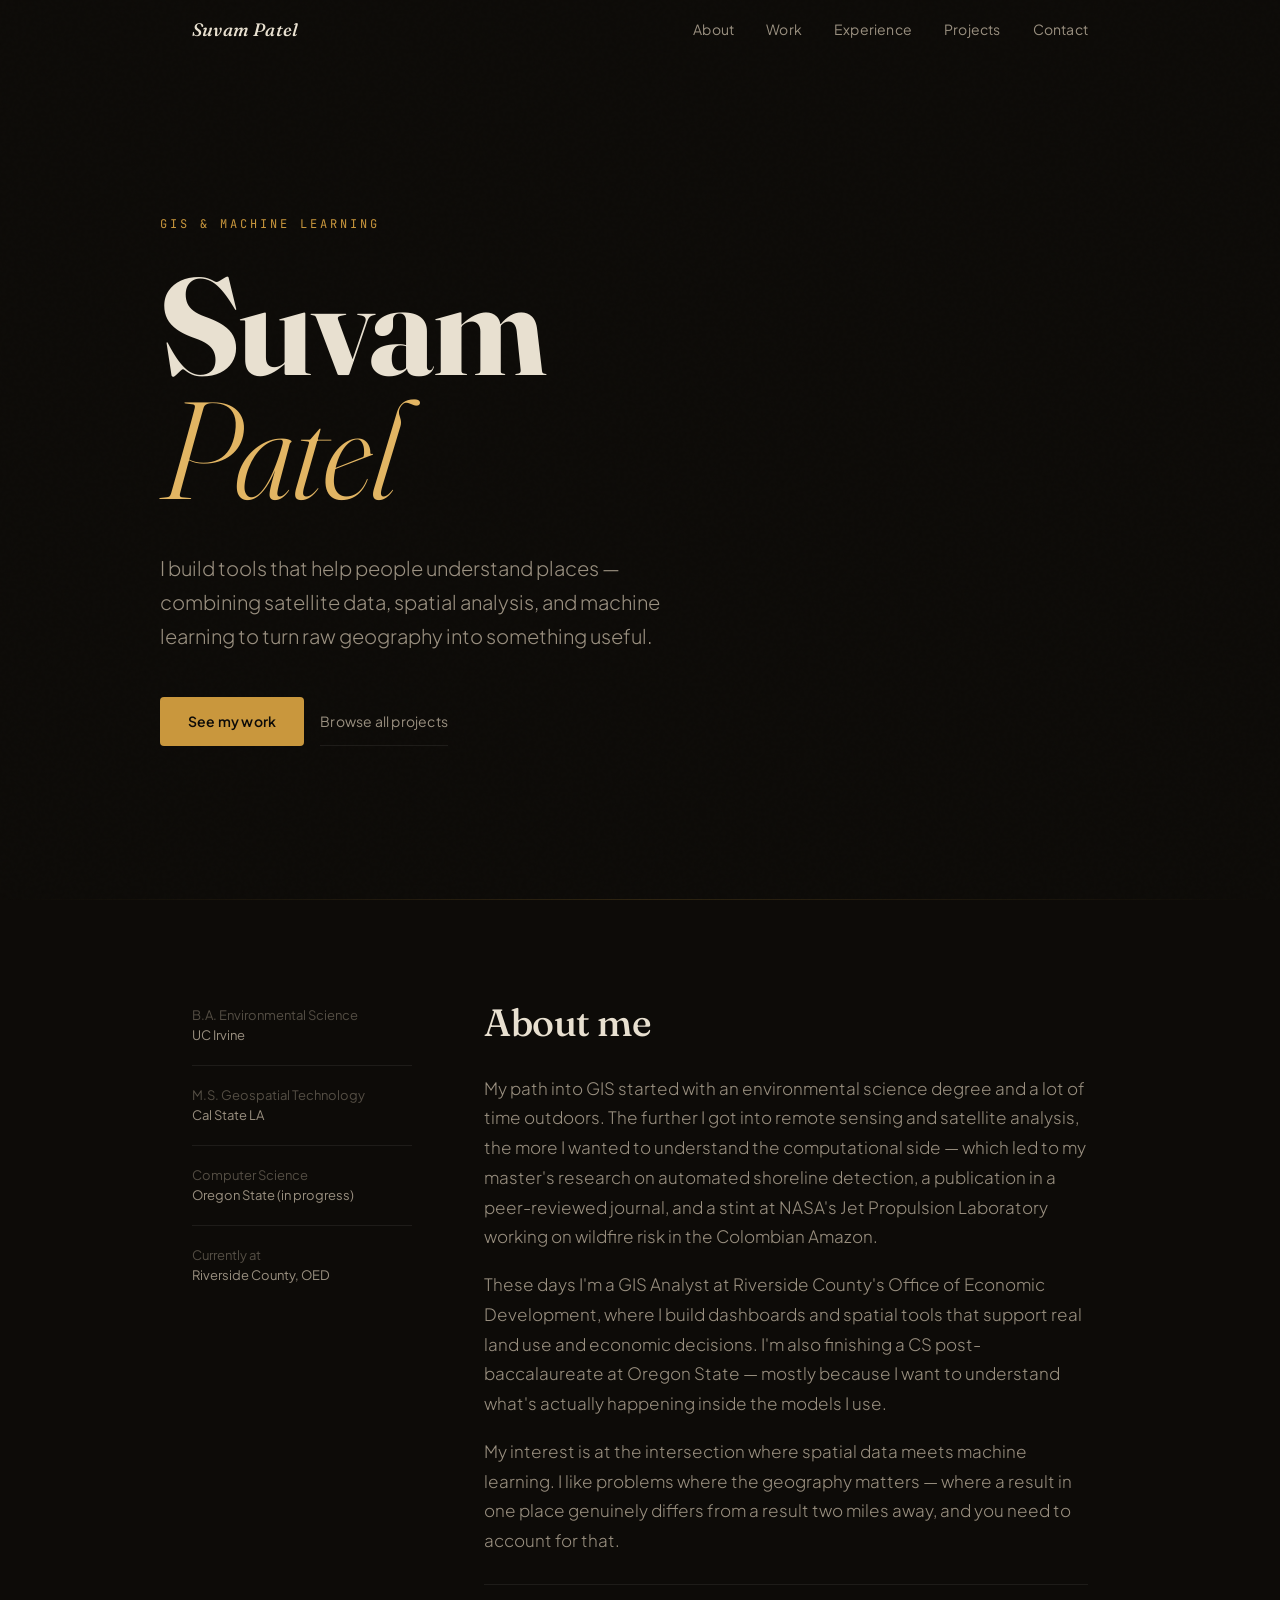
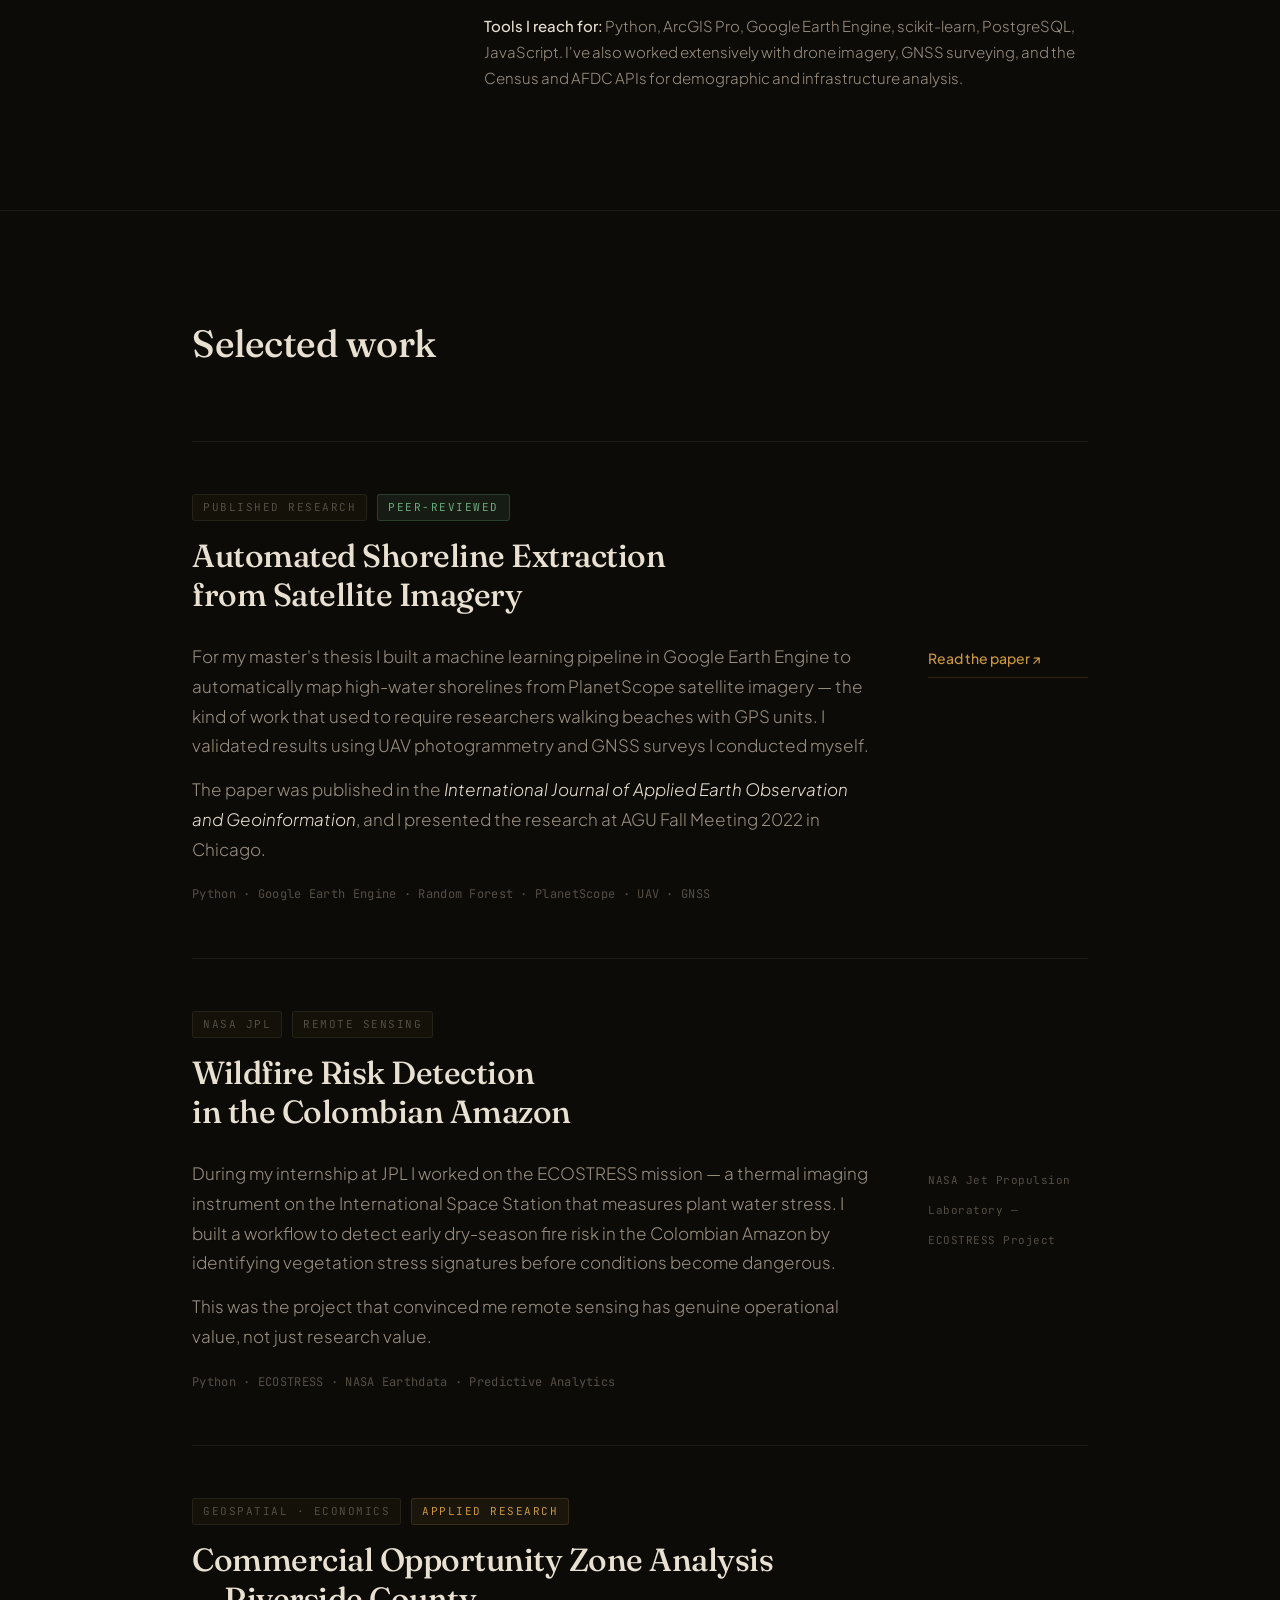
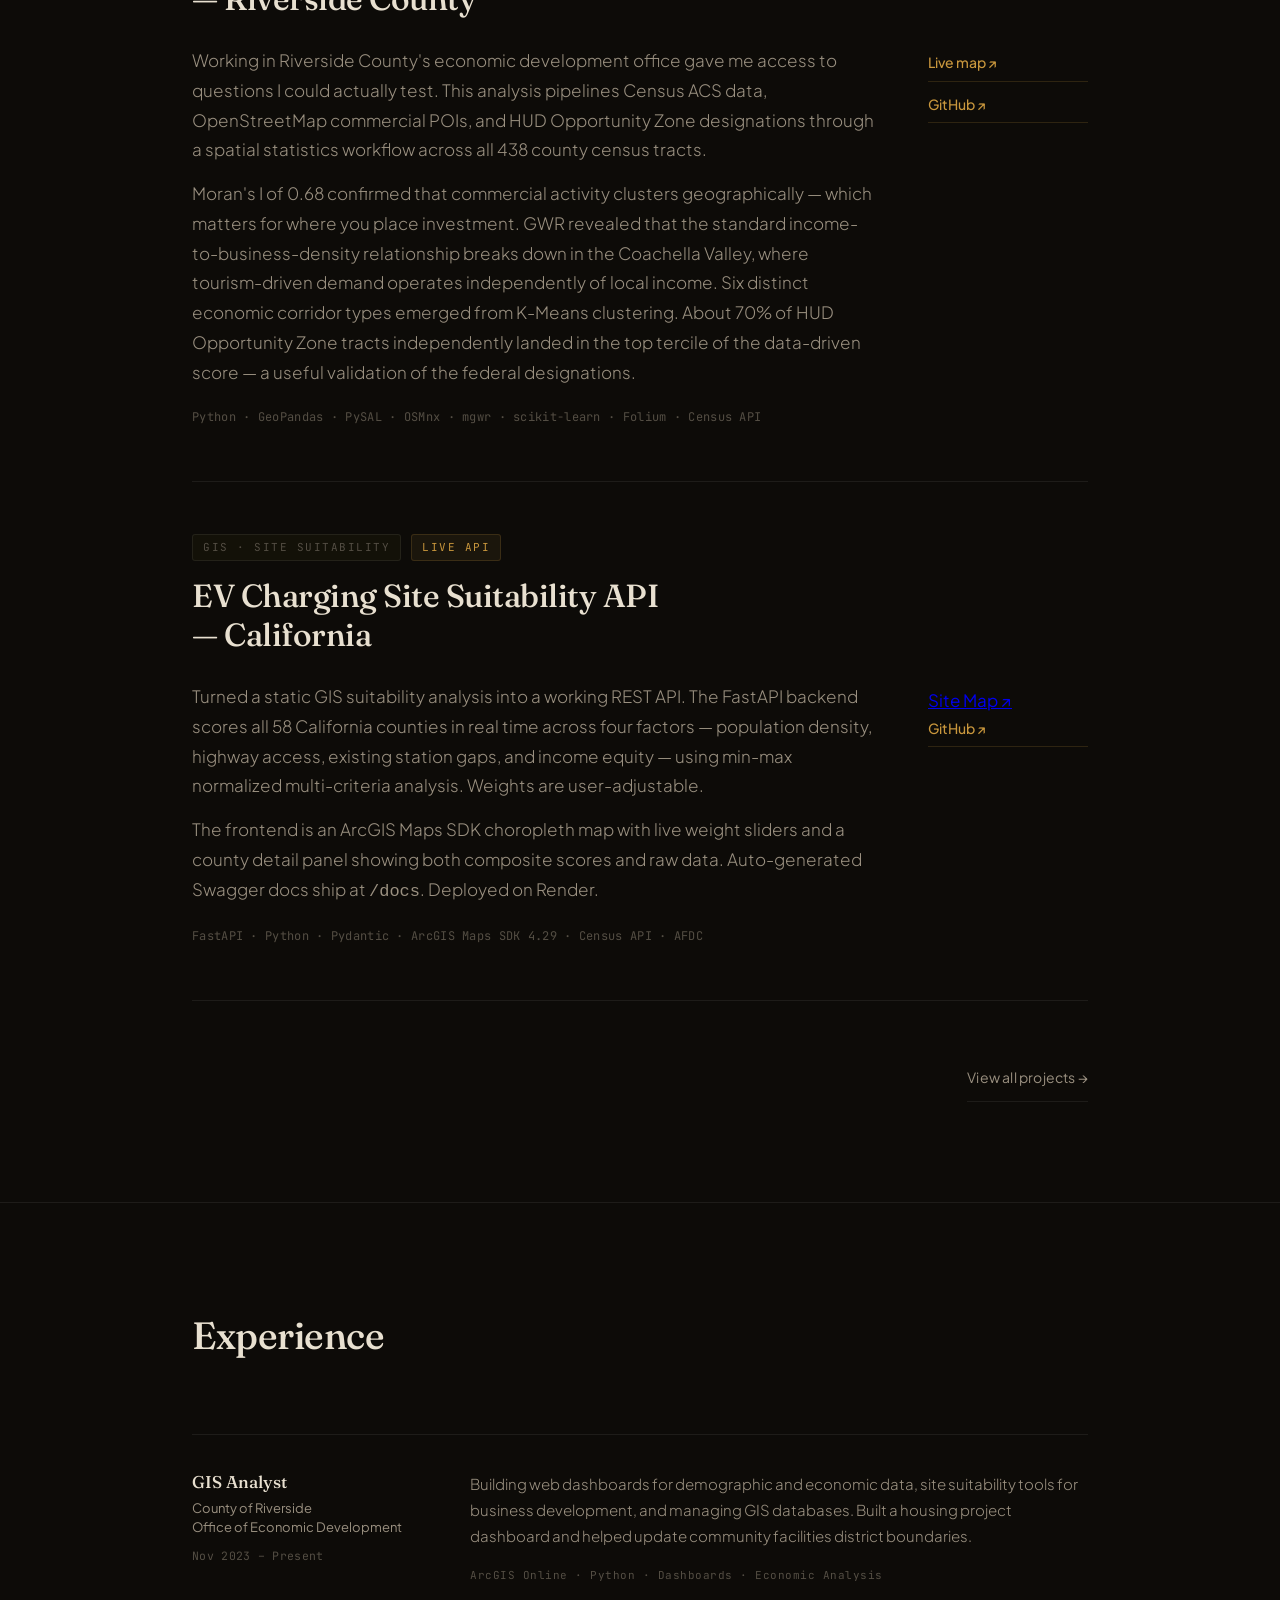
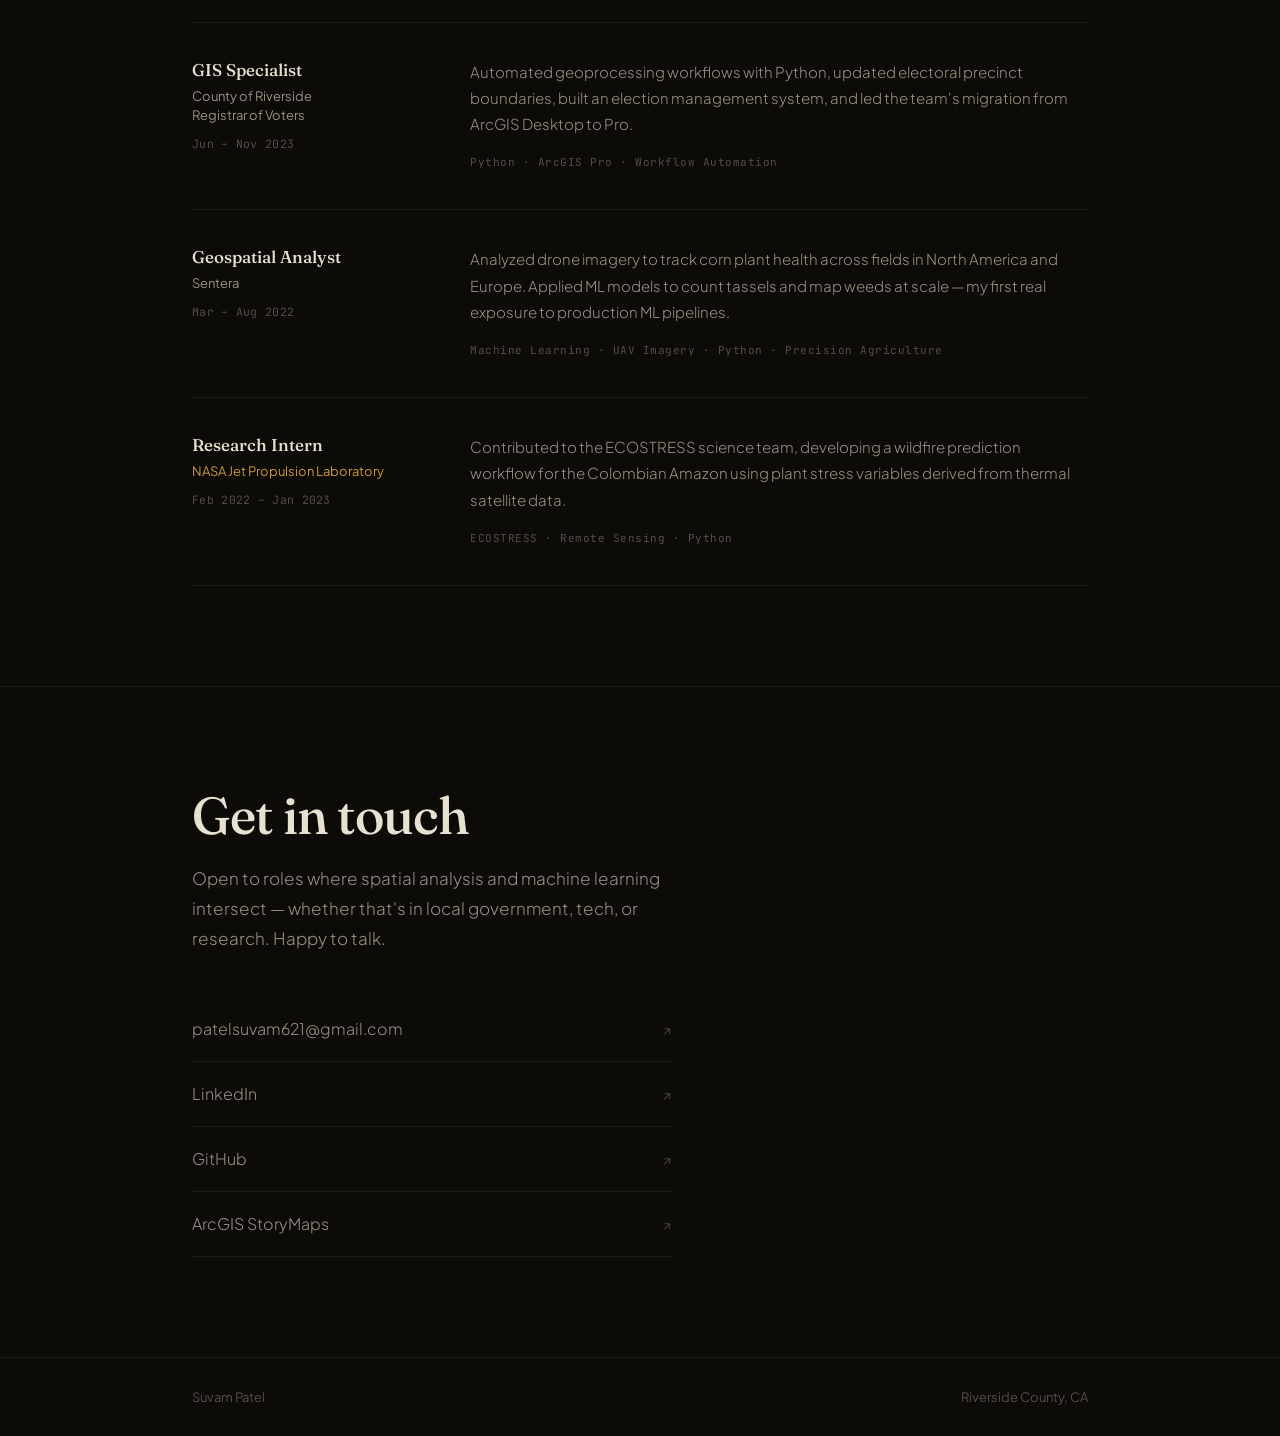
==== commit ed9202c4: "Made updates to Home Page" ====
--- a/index.html
+++ b/index.html
@@ -232,6 +232,7 @@
             <div class="project-stack">FastAPI · Python · Pydantic · ArcGIS Maps SDK 4.29 · Census API · AFDC</div>
           </div>
           <div class="project-links">
+            <a href="https://drive.google.com/file/d/1-9dDOX4KlTbAX_Nhvs55E2ekhkO6lzM5/view" target="_blank">Site Map ↗</a>
             <a href="https://github.com/Suvamp/ev-charging-suitability-ca" target="_blank" class="project-link">
               GitHub ↗
             </a>
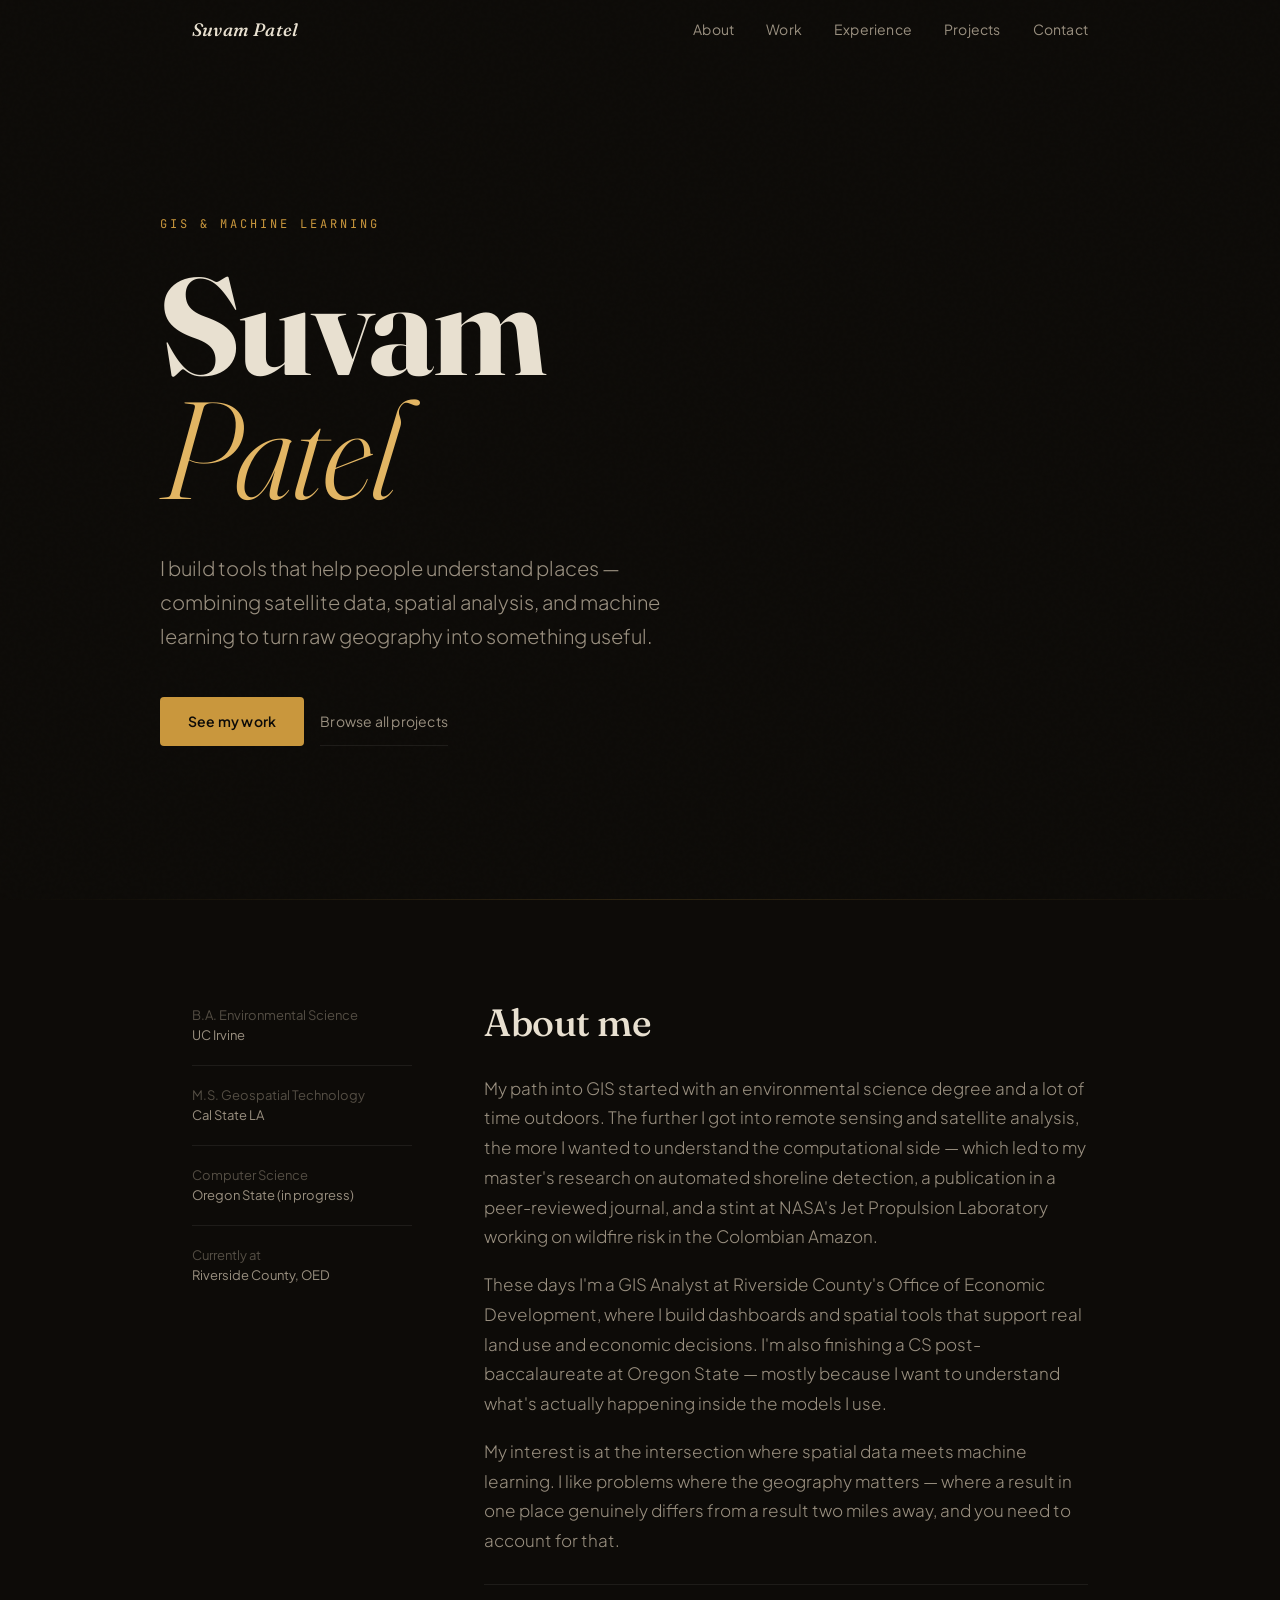
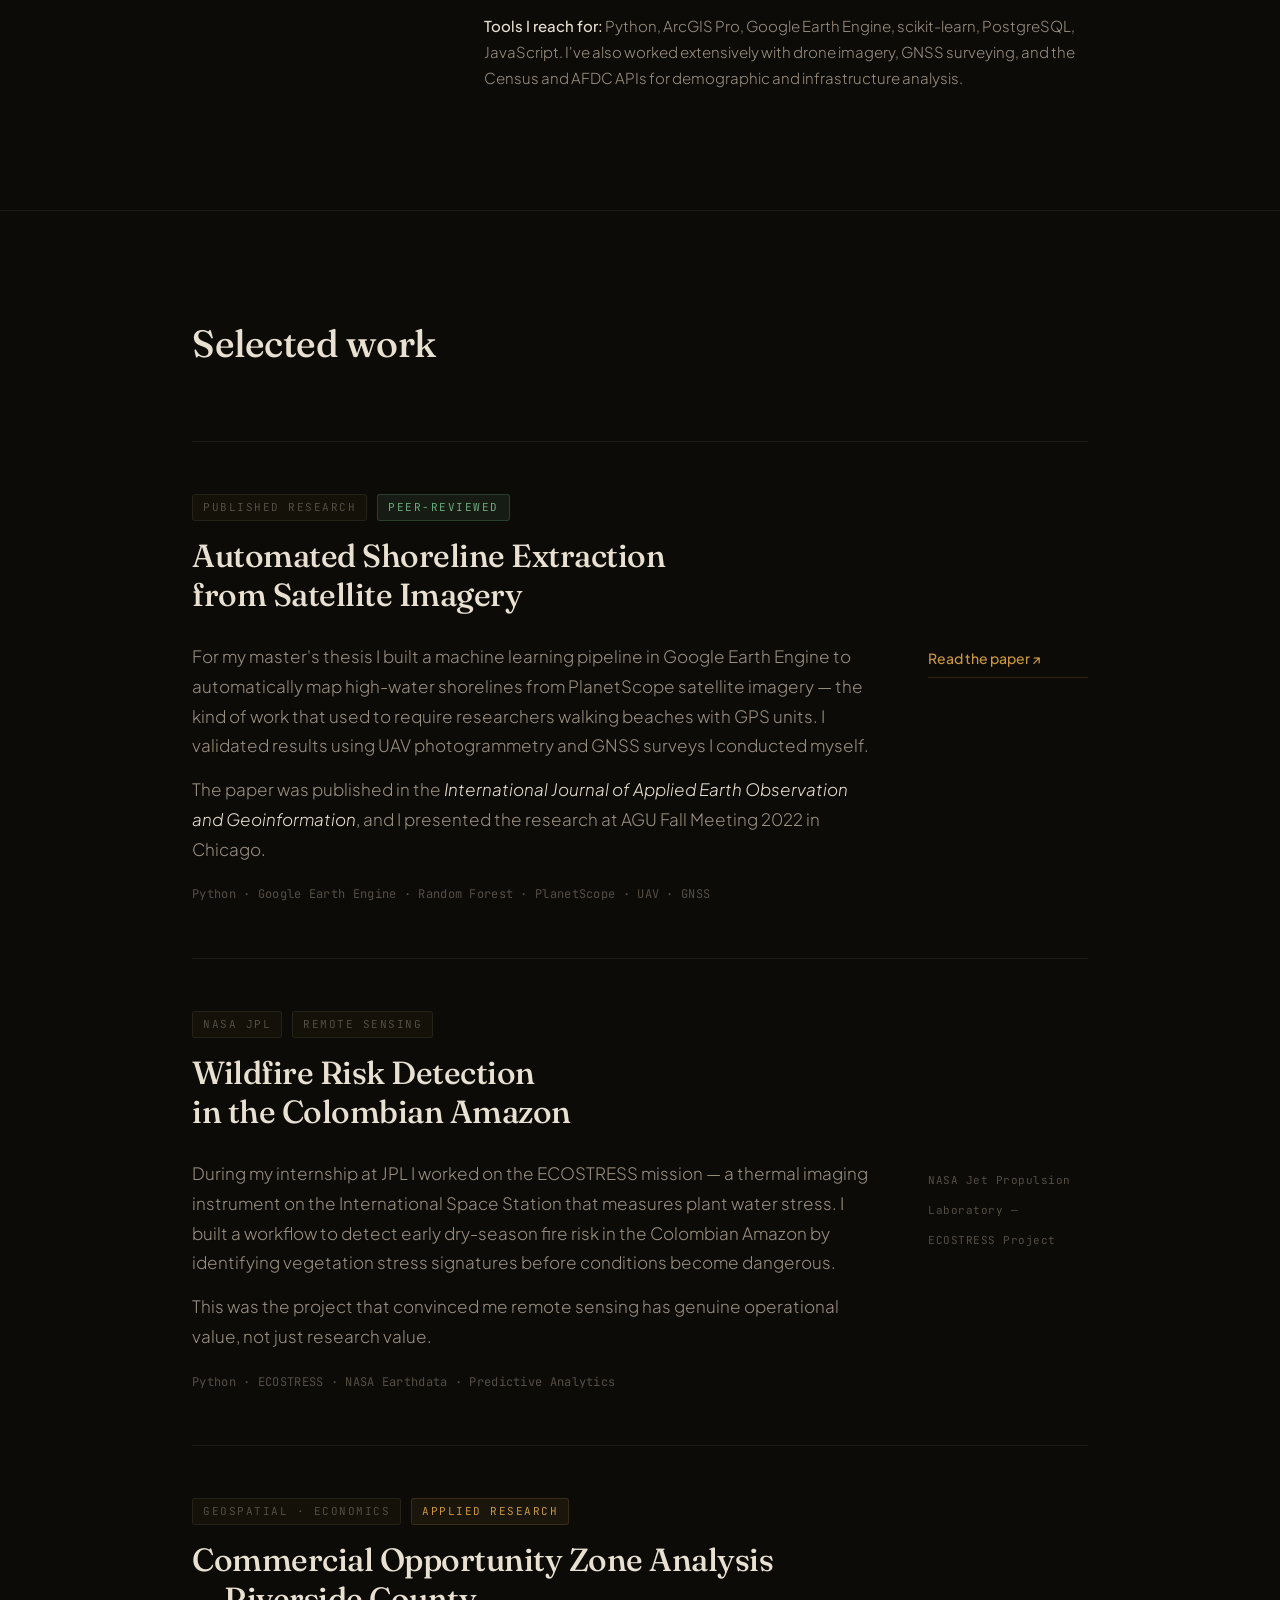
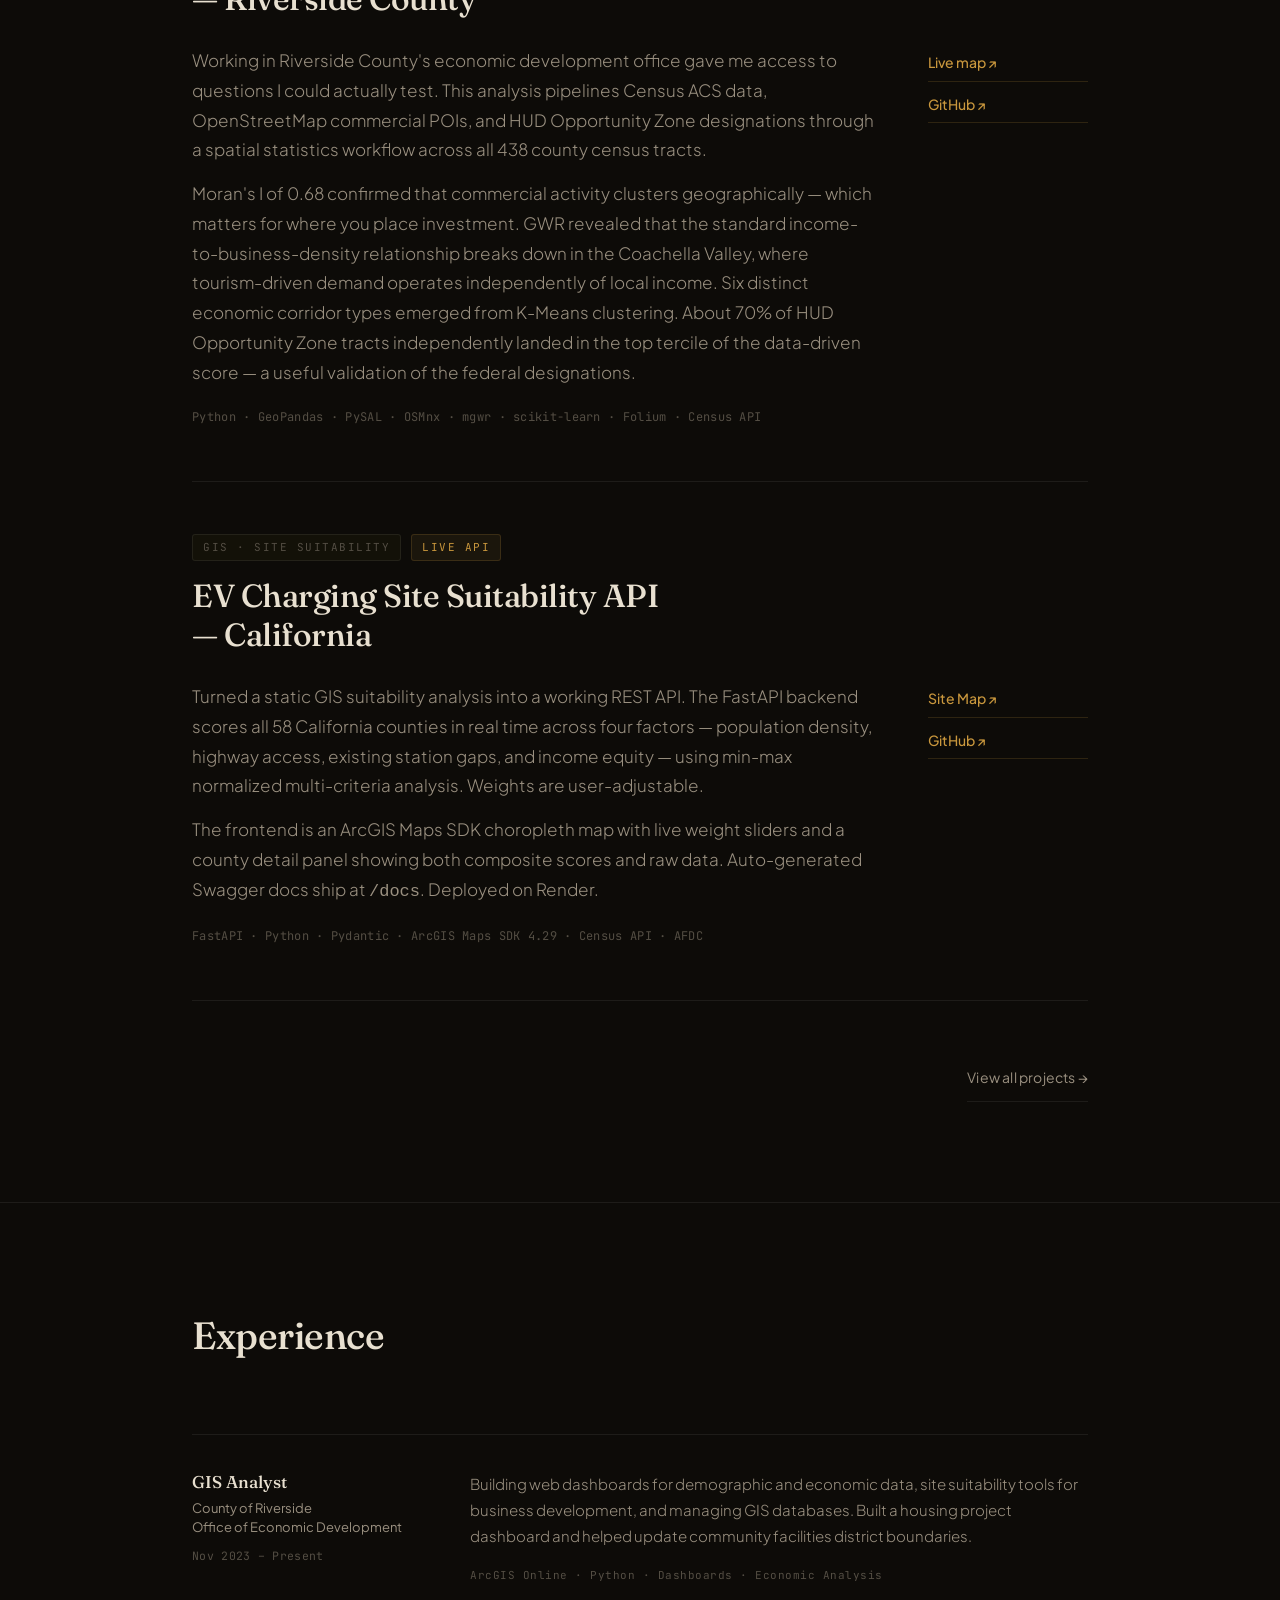
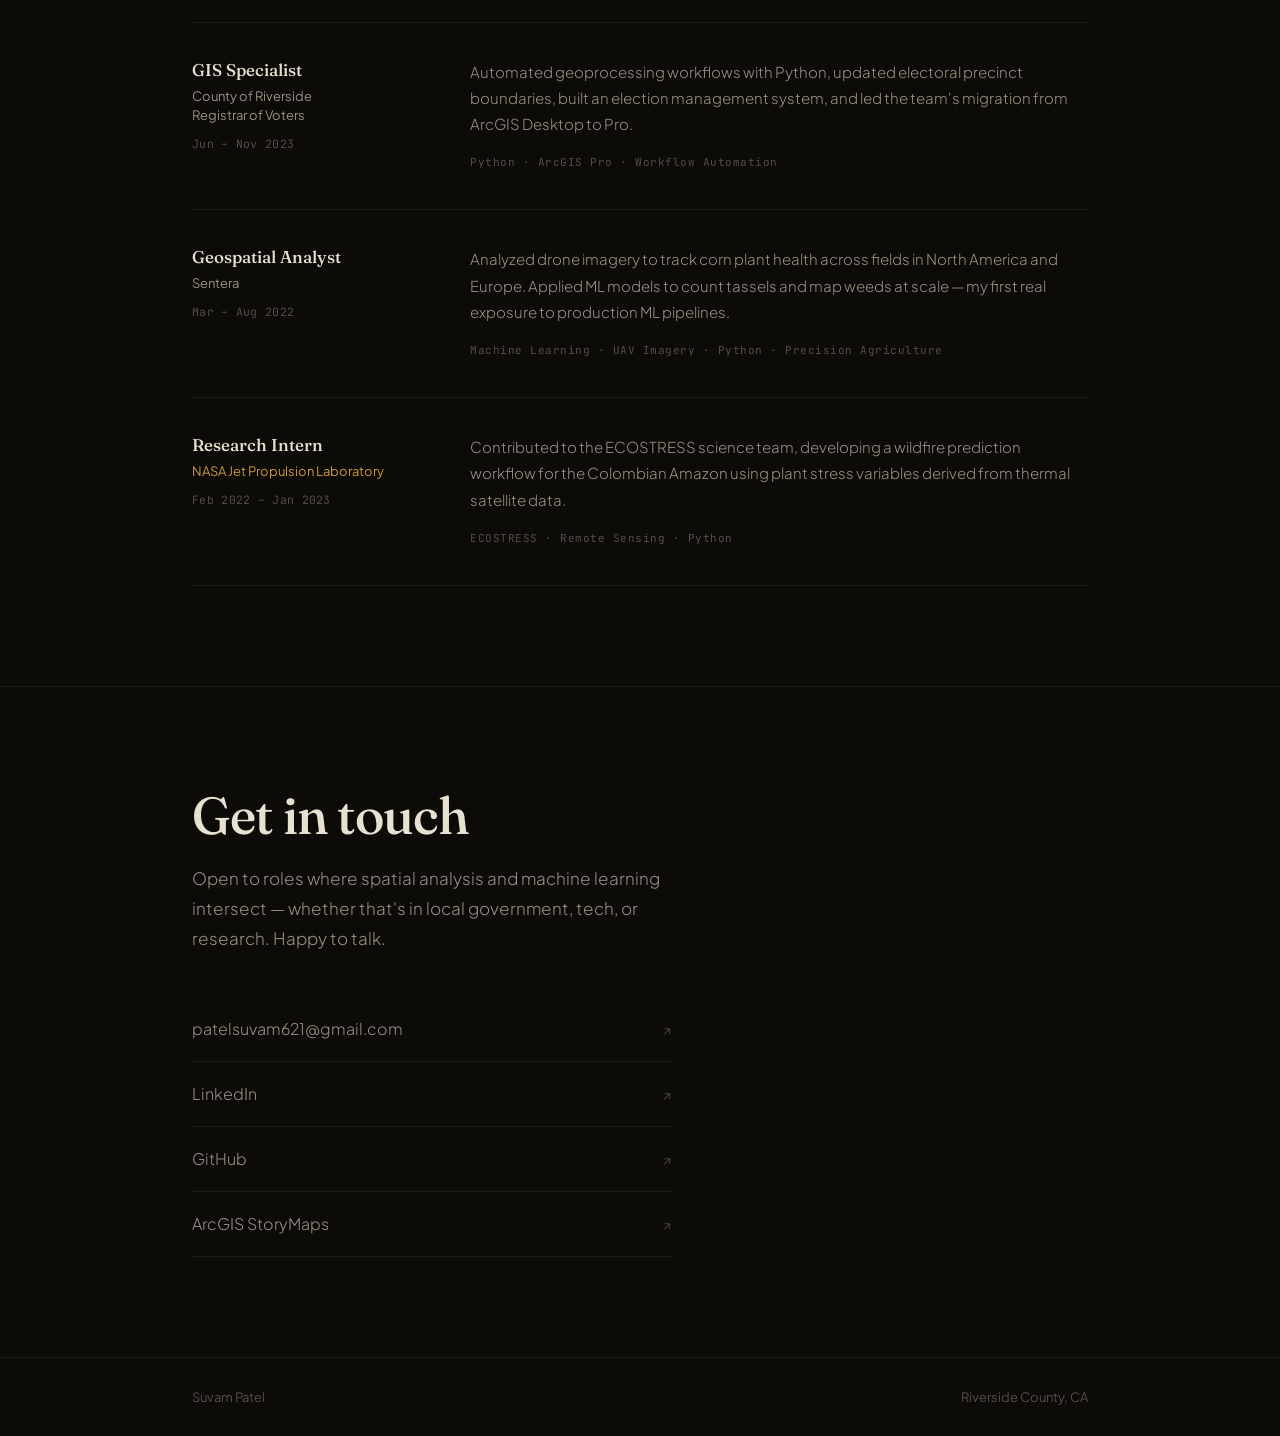
==== commit d5a144e8: "Made a few minor design updates" ====
--- a/index.html
+++ b/index.html
@@ -232,7 +232,9 @@
             <div class="project-stack">FastAPI · Python · Pydantic · ArcGIS Maps SDK 4.29 · Census API · AFDC</div>
           </div>
           <div class="project-links">
-            <a href="https://drive.google.com/file/d/1-9dDOX4KlTbAX_Nhvs55E2ekhkO6lzM5/view" target="_blank">Site Map ↗</a>
+            <a href="https://drive.google.com/file/d/1-9dDOX4KlTbAX_Nhvs55E2ekhkO6lzM5/view" target="_blank" class="project-link">
+                Site Map ↗
+            </a>
             <a href="https://github.com/Suvamp/ev-charging-suitability-ca" target="_blank" class="project-link">
               GitHub ↗
             </a>
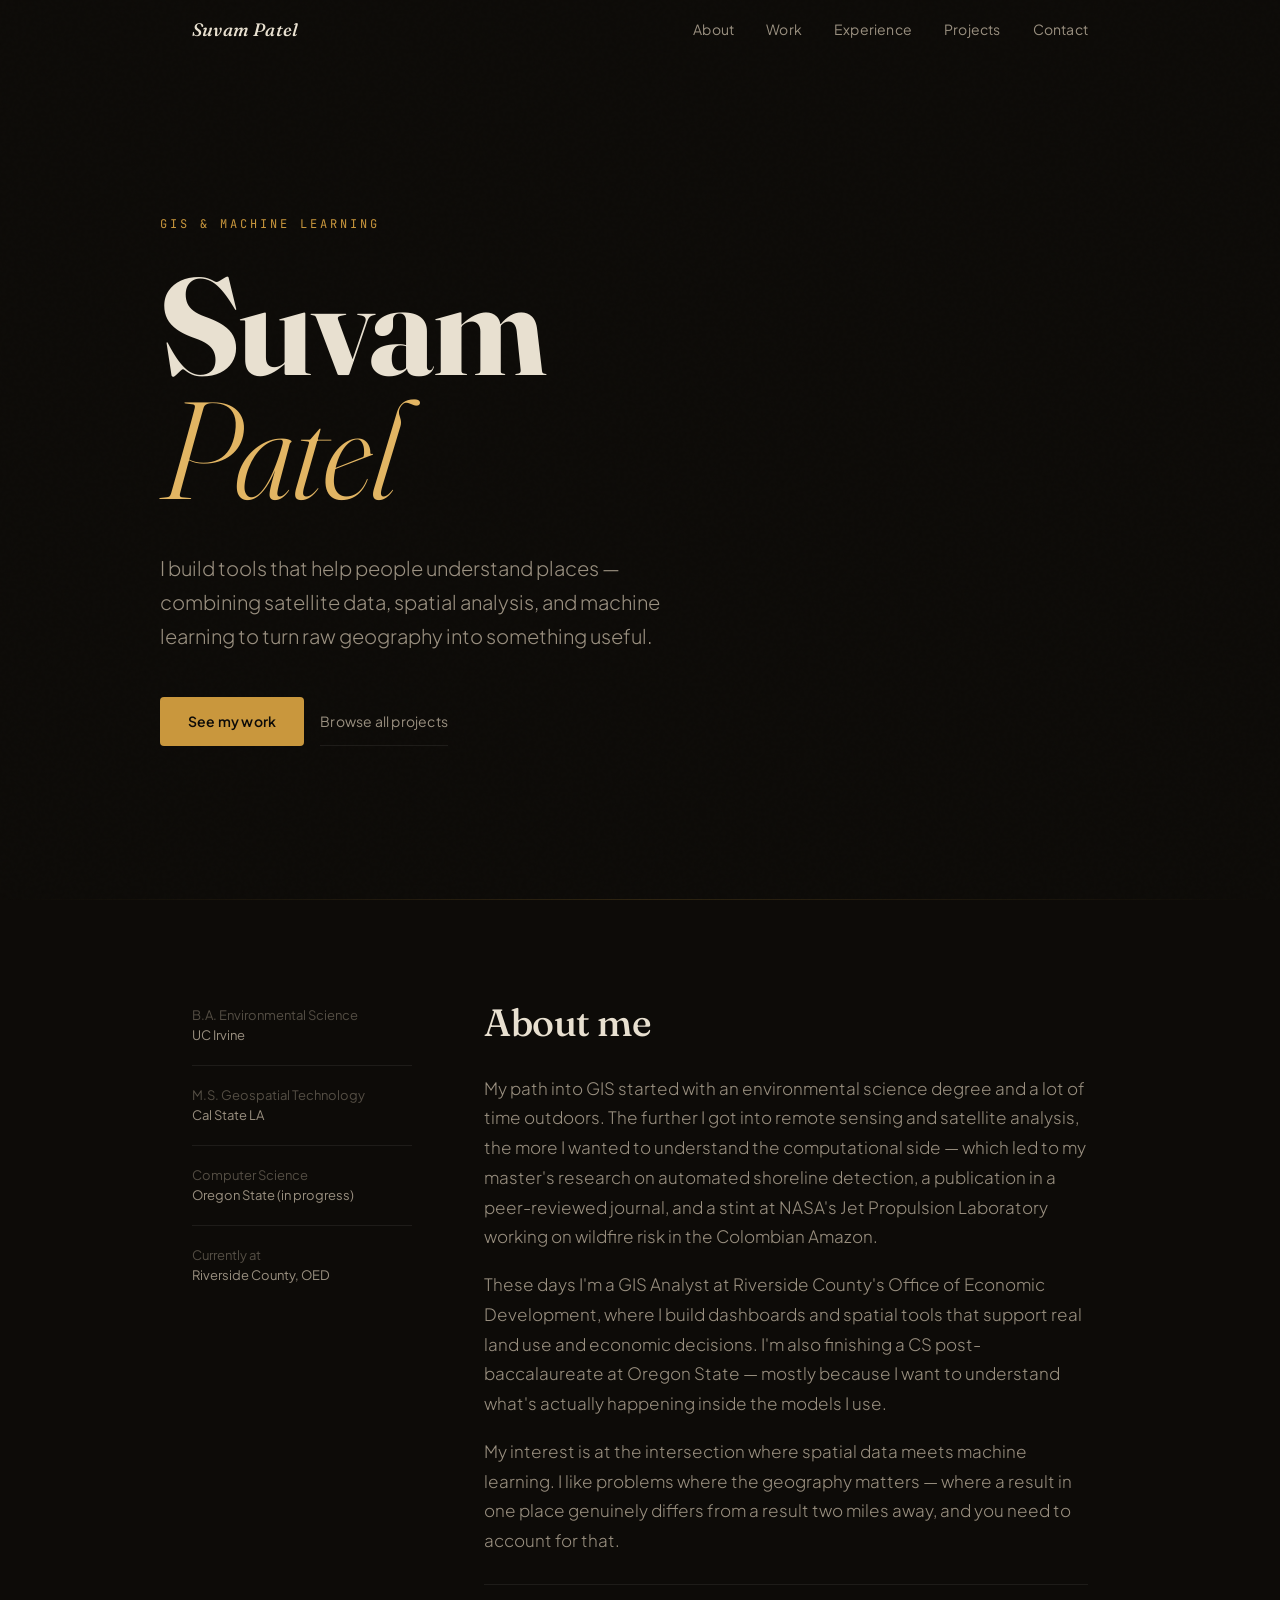
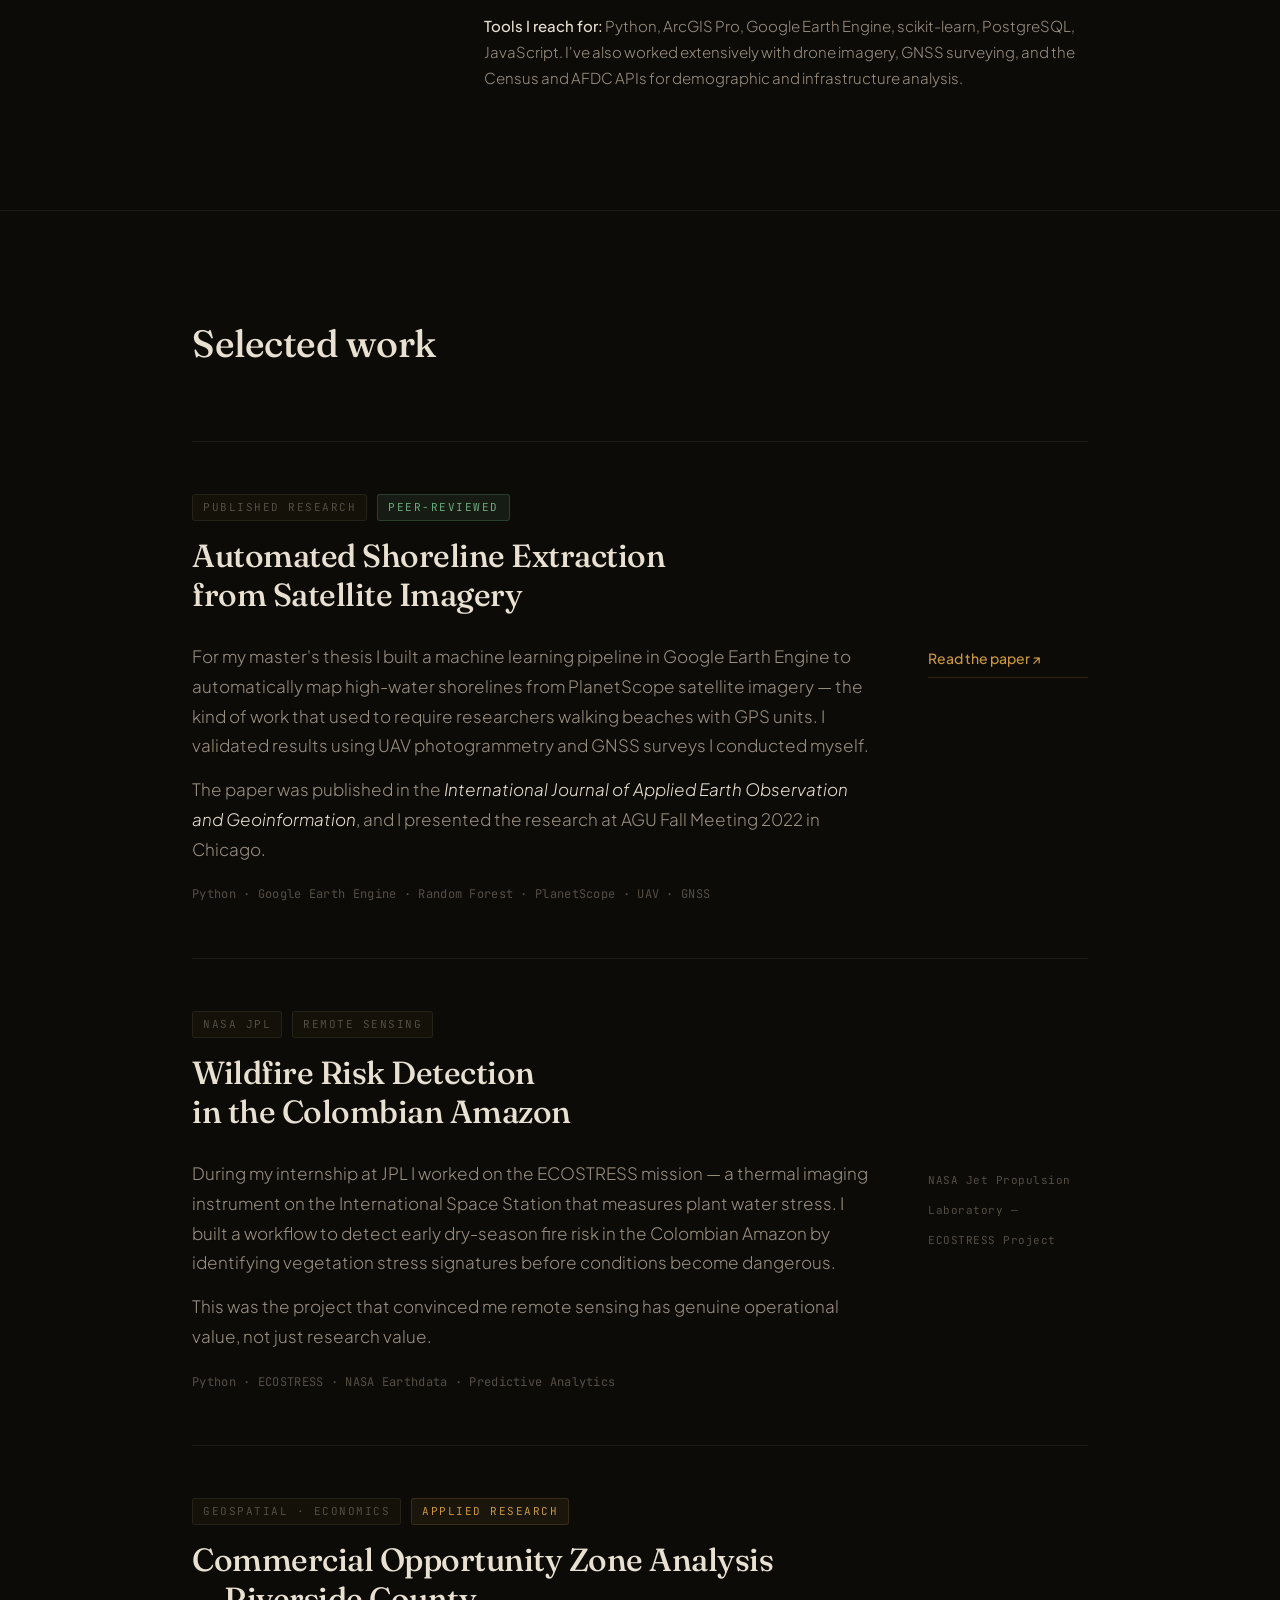
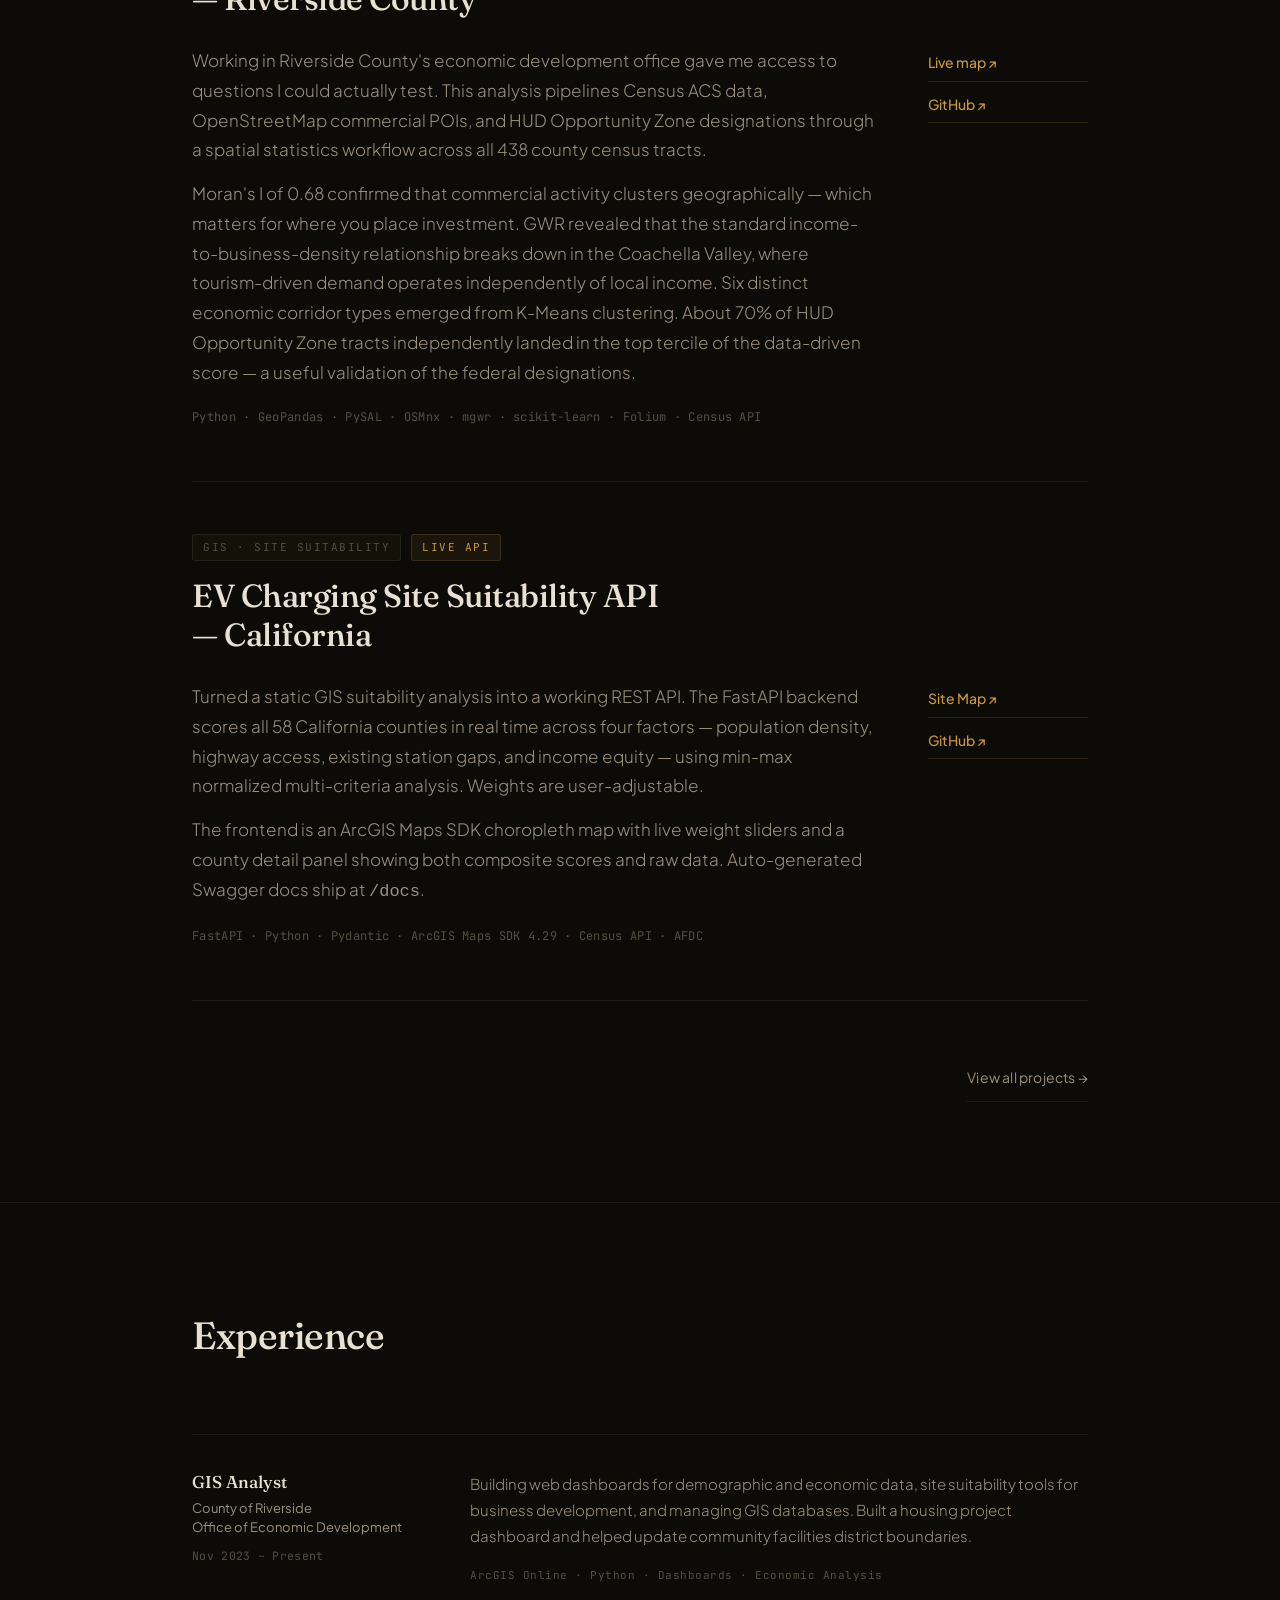
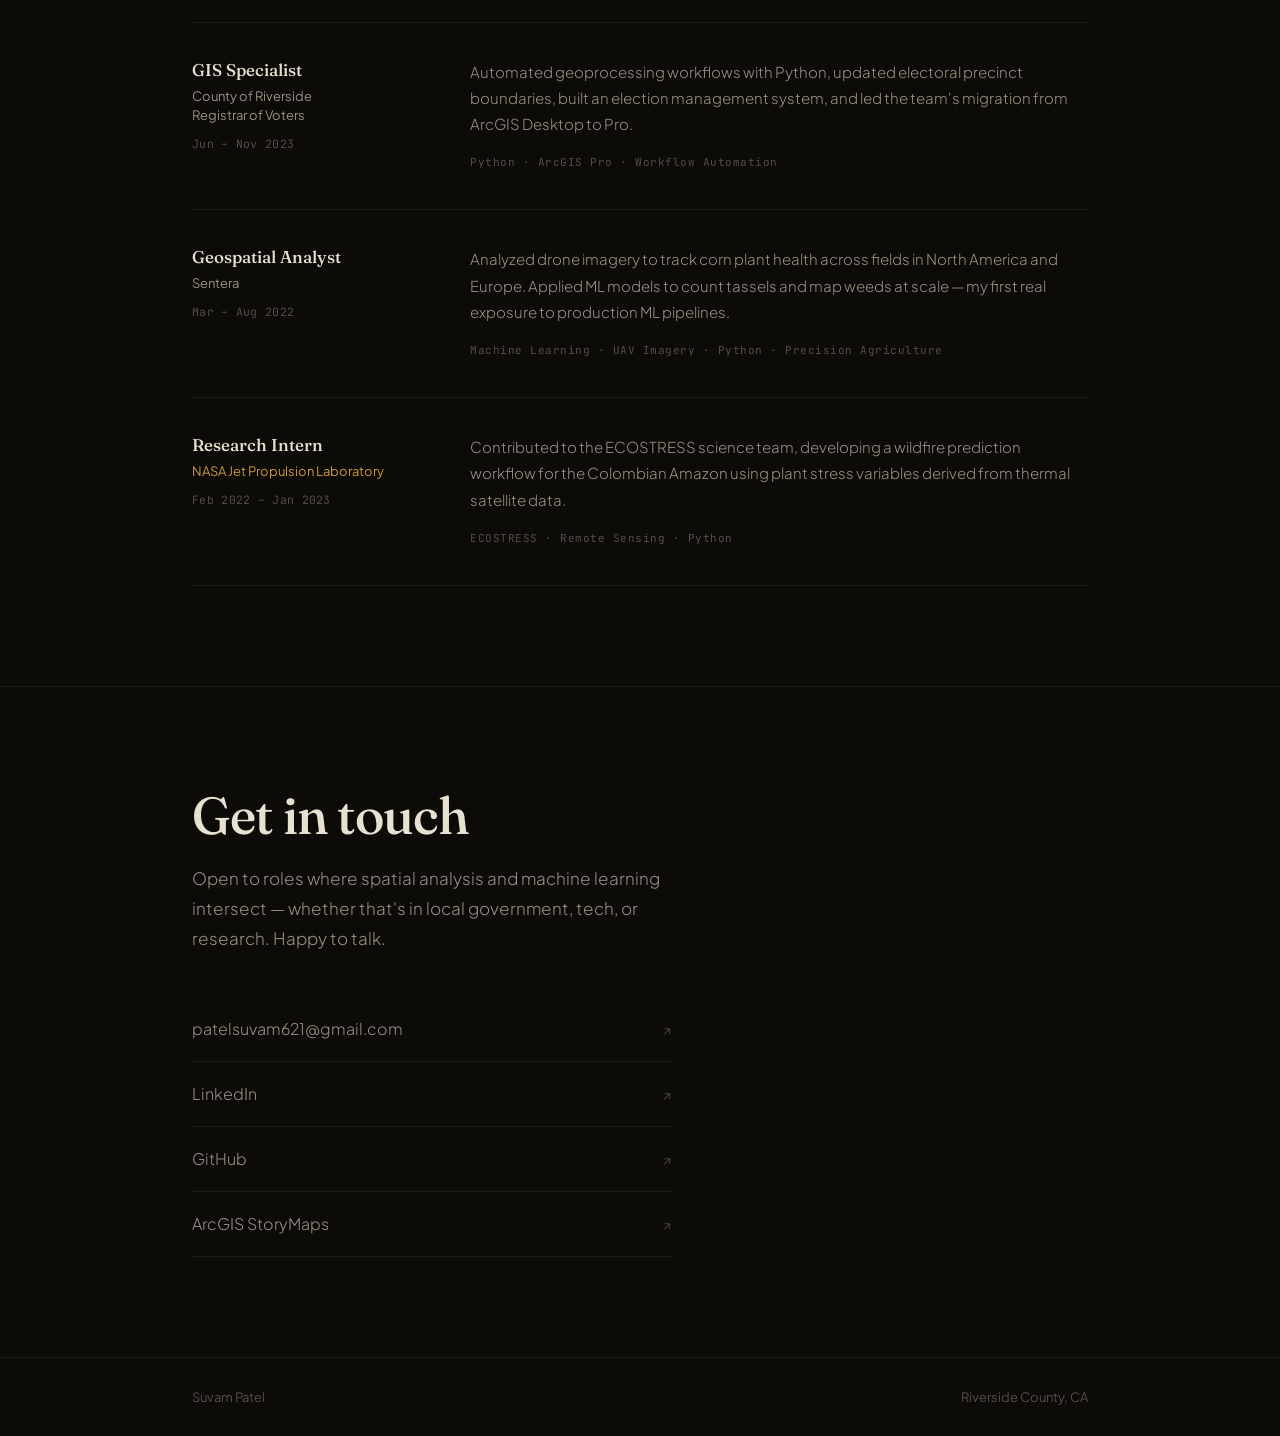
==== commit e65c5c12: "Minor edit" ====
--- a/index.html
+++ b/index.html
@@ -227,7 +227,6 @@
               The frontend is an ArcGIS Maps SDK choropleth map with live weight sliders
               and a county detail panel showing both composite scores and raw data.
               Auto-generated Swagger docs ship at <code>/docs</code>.
-              Deployed on Render.
             </p>
             <div class="project-stack">FastAPI · Python · Pydantic · ArcGIS Maps SDK 4.29 · Census API · AFDC</div>
           </div>
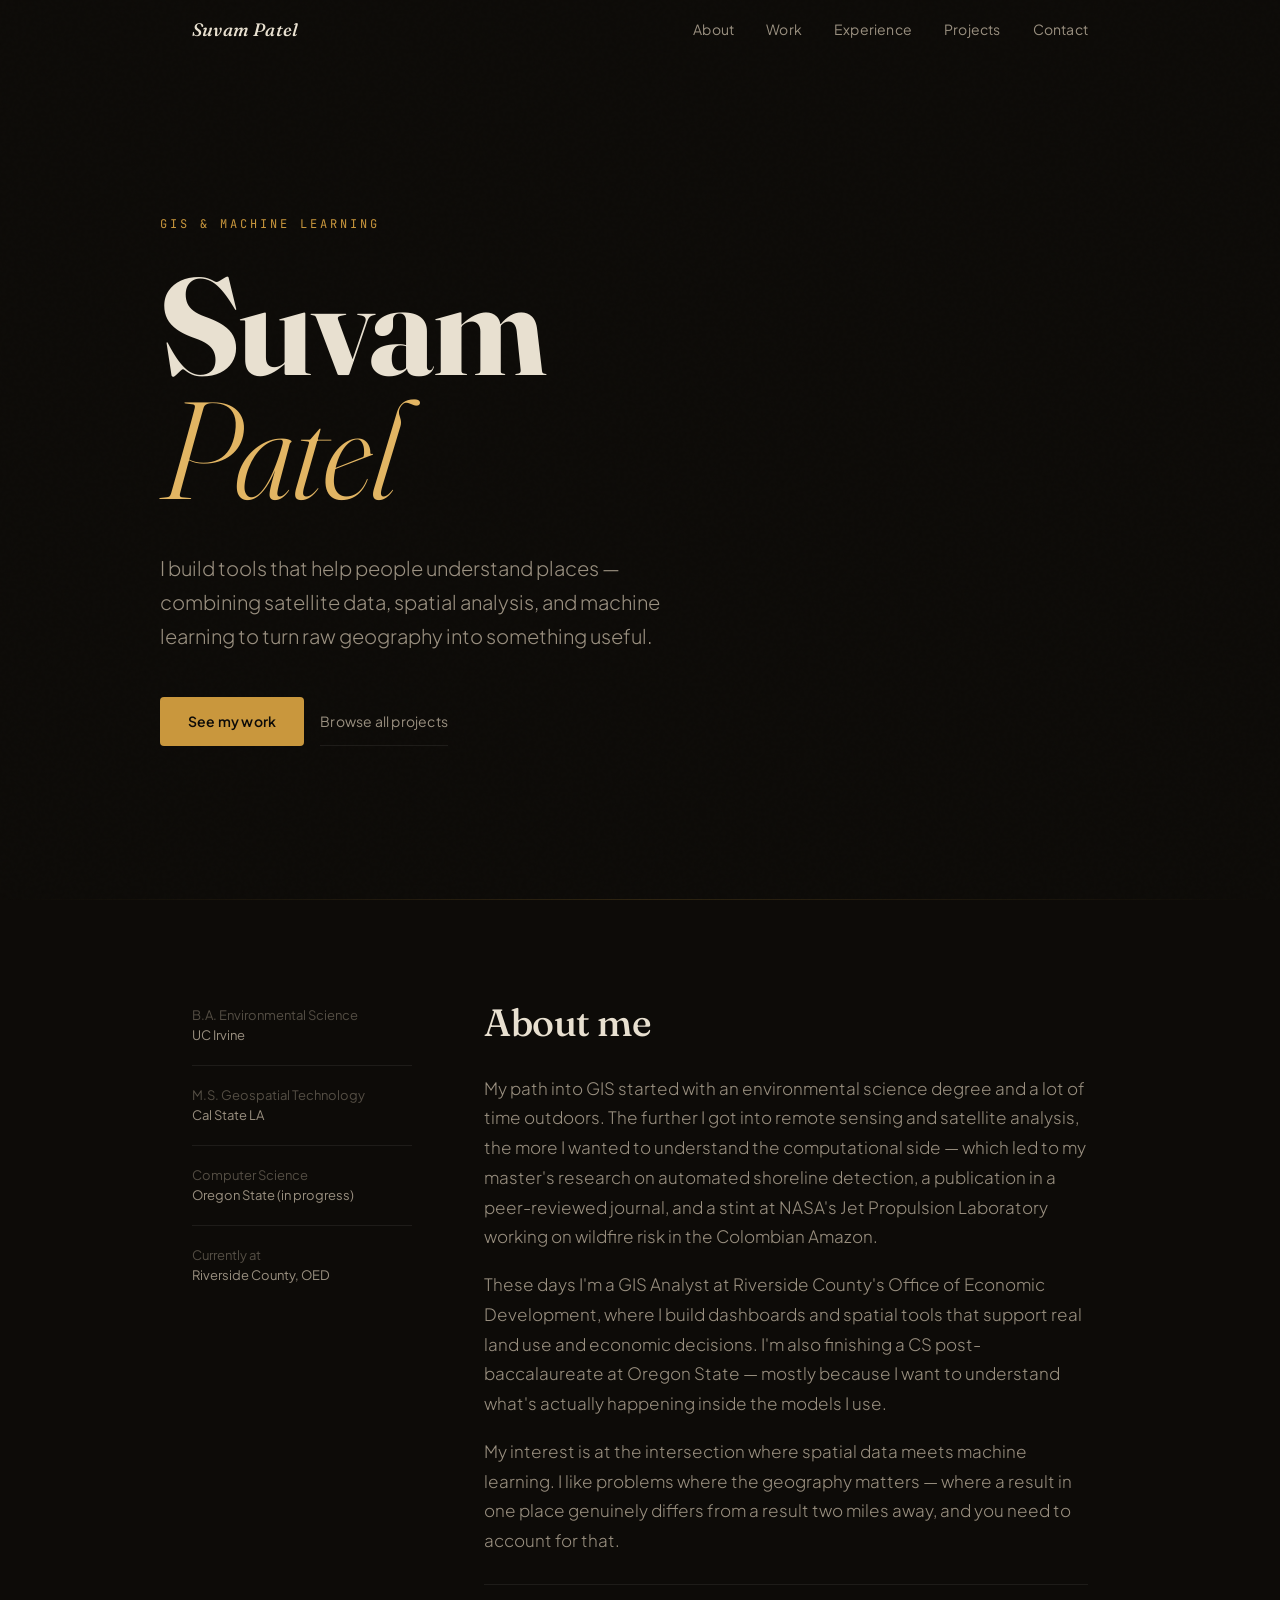
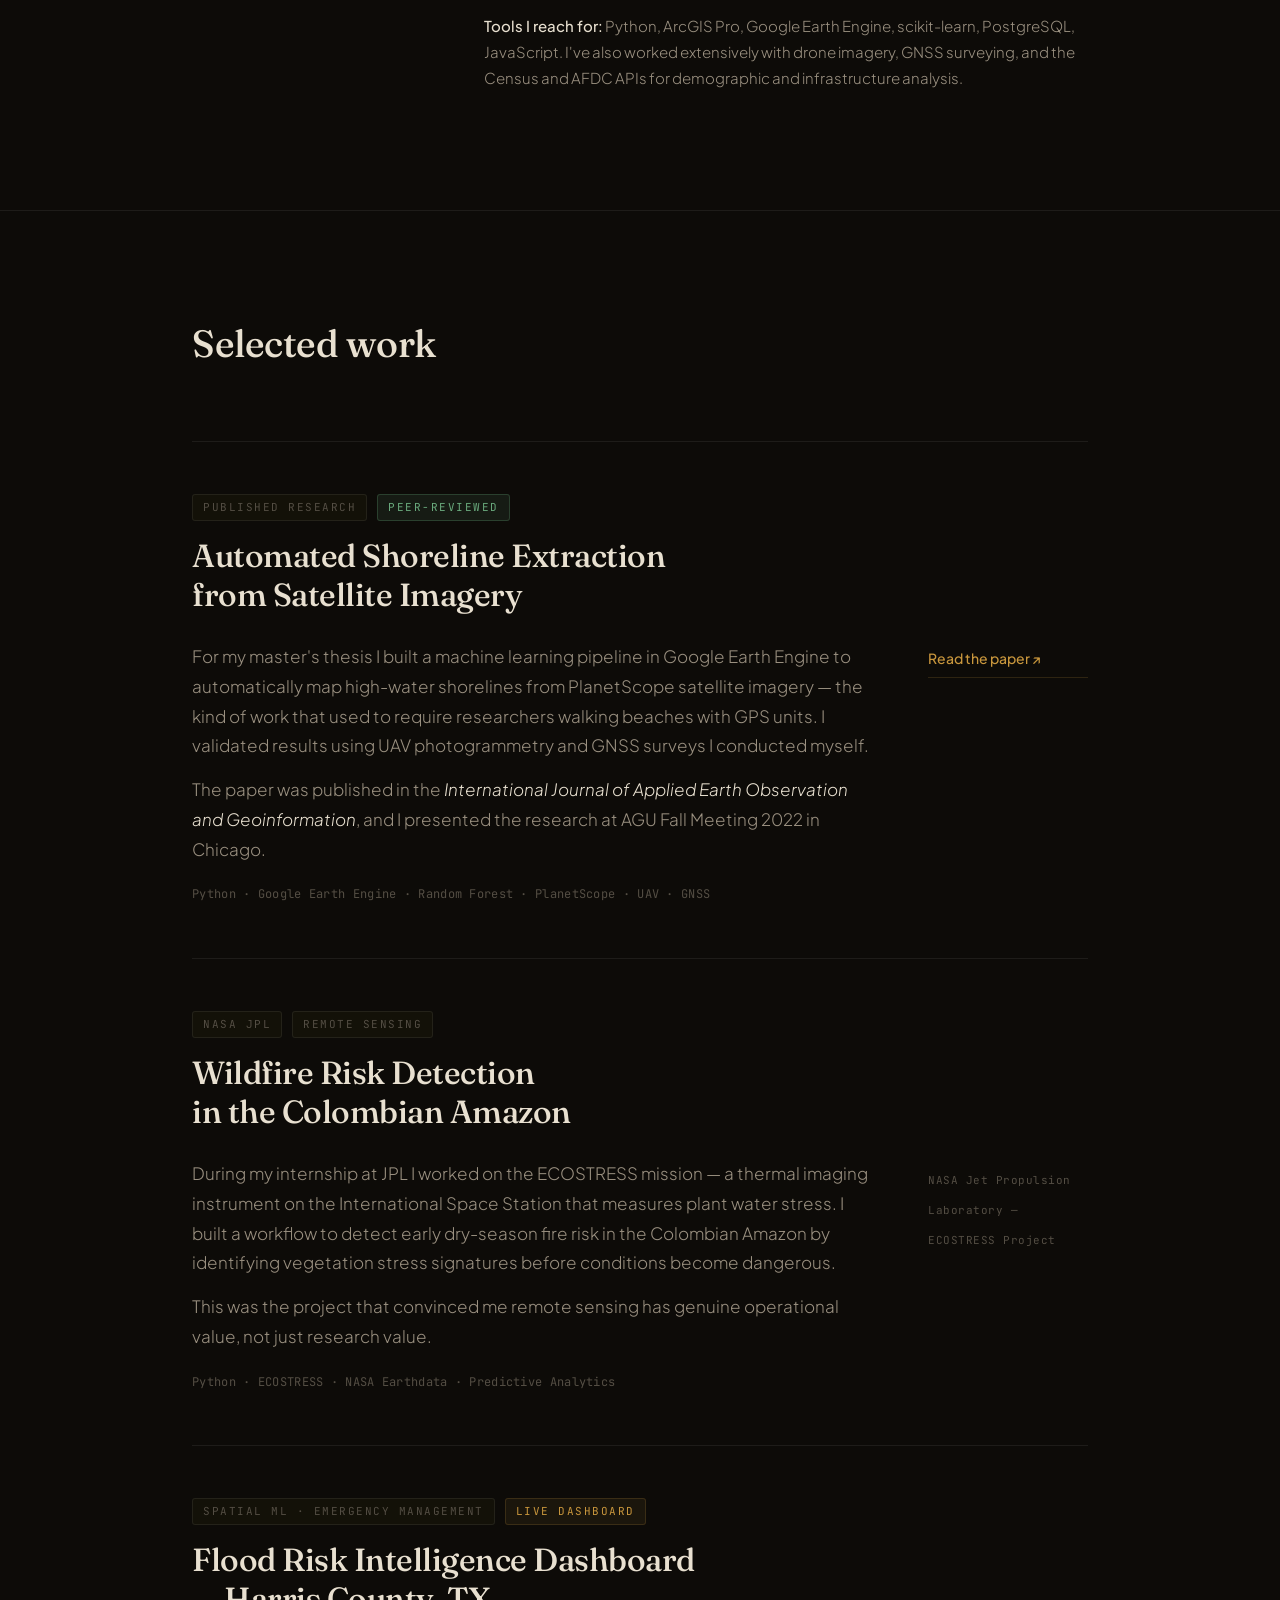
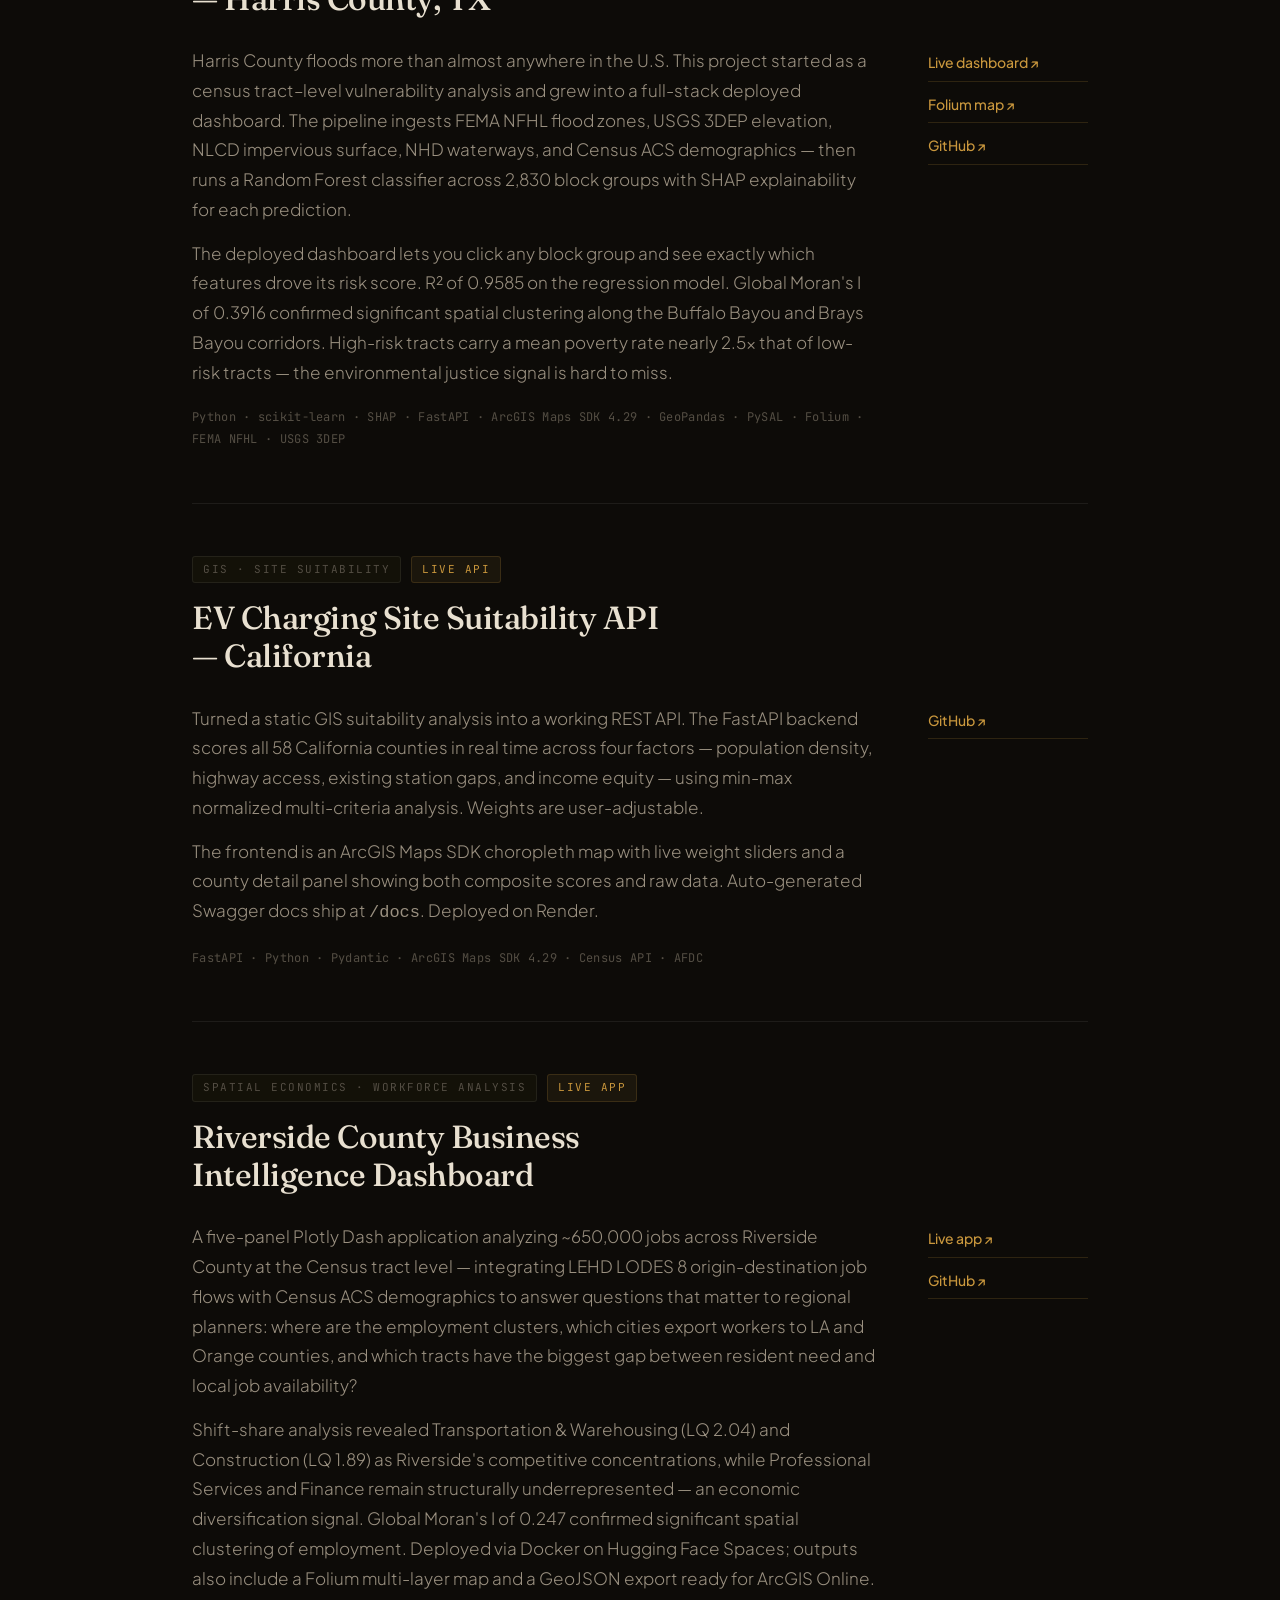
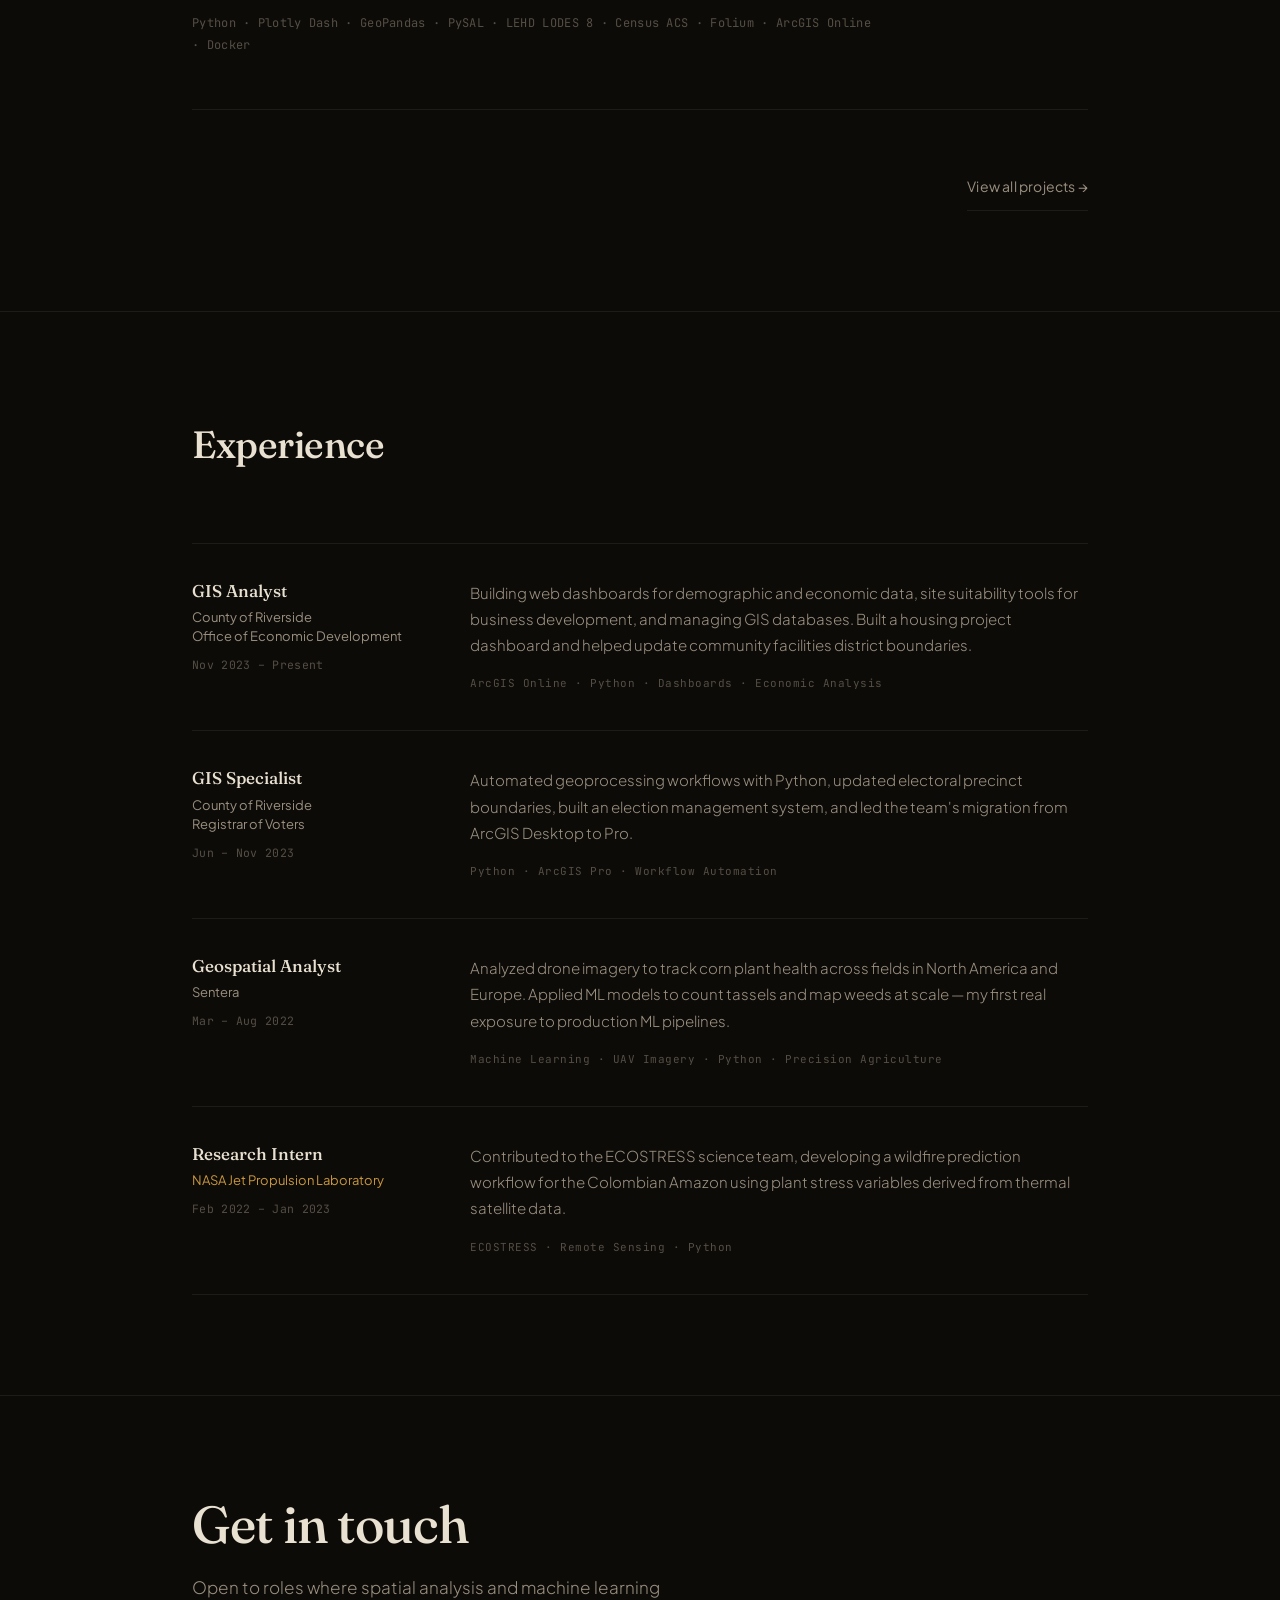
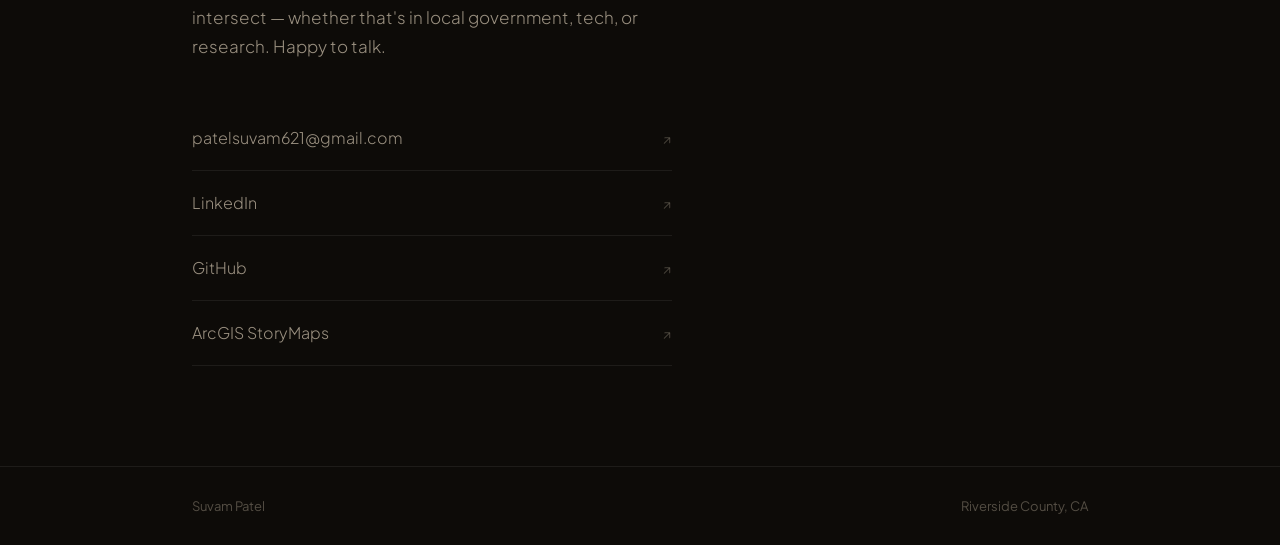
==== commit c79c1b3c: "Added newer projects to featured projects" ====
--- a/index.html
+++ b/index.html
@@ -171,35 +171,39 @@
       <article class="project-block fade-in">
         <div class="project-header">
           <div class="project-meta-line">
-            <span class="project-tag">Geospatial · Economics</span>
-            <span class="project-tag tag-amber">Applied research</span>
-          </div>
-          <h3>Commercial Opportunity Zone Analysis<br />— Riverside County</h3>
-        </div>
-        <div class="project-body">
-          <div class="project-description">
-            <p>
-              Working in Riverside County's economic development office gave me access
-              to questions I could actually test. This analysis pipelines Census ACS data,
-              OpenStreetMap commercial POIs, and HUD Opportunity Zone designations through
-              a spatial statistics workflow across all 438 county census tracts.
-            </p>
-            <p>
-              Moran's I of 0.68 confirmed that commercial activity clusters geographically
-              — which matters for where you place investment. GWR revealed that the standard
-              income-to-business-density relationship breaks down in the Coachella Valley,
-              where tourism-driven demand operates independently of local income. Six distinct
-              economic corridor types emerged from K-Means clustering. About 70% of HUD
-              Opportunity Zone tracts independently landed in the top tercile of the
-              data-driven score — a useful validation of the federal designations.
-            </p>
-            <div class="project-stack">Python · GeoPandas · PySAL · OSMnx · mgwr · scikit-learn · Folium · Census API</div>
-          </div>
-          <div class="project-links">
-            <a href="https://suvamp.github.io/riverside-county-economic-opportunity/outputs/riverside_opportunity_map.html" target="_blank" class="project-link">
-              Live map ↗
-            </a>
-            <a href="https://github.com/Suvamp/riverside-county-economic-opportunity" target="_blank" class="project-link">
+            <span class="project-tag">Spatial ML · Emergency Management</span>
+            <span class="project-tag tag-amber">Live dashboard</span>
+          </div>
+          <h3>Flood Risk Intelligence Dashboard<br />— Harris County, TX</h3>
+        </div>
+        <div class="project-body">
+          <div class="project-description">
+            <p>
+              Harris County floods more than almost anywhere in the U.S. This project
+              started as a census tract–level vulnerability analysis and grew into a
+              full-stack deployed dashboard. The pipeline ingests FEMA NFHL flood zones,
+              USGS 3DEP elevation, NLCD impervious surface, NHD waterways, and Census ACS
+              demographics — then runs a Random Forest classifier across 2,830 block groups
+              with SHAP explainability for each prediction.
+            </p>
+            <p>
+              The deployed dashboard lets you click any block group and see exactly
+              which features drove its risk score. R² of 0.9585 on the regression model.
+              Global Moran's I of 0.3916 confirmed significant spatial clustering along
+              the Buffalo Bayou and Brays Bayou corridors. High-risk tracts carry a
+              mean poverty rate nearly 2.5× that of low-risk tracts — the environmental
+              justice signal is hard to miss.
+            </p>
+            <div class="project-stack">Python · scikit-learn · SHAP · FastAPI · ArcGIS Maps SDK 4.29 · GeoPandas · PySAL · Folium · FEMA NFHL · USGS 3DEP</div>
+          </div>
+          <div class="project-links">
+            <a href="https://flood-risk-dashboard-wdjy.onrender.com/" target="_blank" class="project-link">
+              Live dashboard ↗
+            </a>
+            <a href="https://suvamp.github.io/urban-flood-risk-harris-county/outputs/flood_vulnerability_harris_county.html" target="_blank" class="project-link">
+              Folium map ↗
+            </a>
+            <a href="https://github.com/Suvamp/urban-flood-risk-harris-county" target="_blank" class="project-link">
               GitHub ↗
             </a>
           </div>
@@ -227,14 +231,54 @@
               The frontend is an ArcGIS Maps SDK choropleth map with live weight sliders
               and a county detail panel showing both composite scores and raw data.
               Auto-generated Swagger docs ship at <code>/docs</code>.
+              Deployed on Render.
             </p>
             <div class="project-stack">FastAPI · Python · Pydantic · ArcGIS Maps SDK 4.29 · Census API · AFDC</div>
           </div>
           <div class="project-links">
-            <a href="https://drive.google.com/file/d/1-9dDOX4KlTbAX_Nhvs55E2ekhkO6lzM5/view" target="_blank" class="project-link">
-                Site Map ↗
-            </a>
             <a href="https://github.com/Suvamp/ev-charging-suitability-ca" target="_blank" class="project-link">
+              GitHub ↗
+            </a>
+          </div>
+        </div>
+      </article>
+
+      <!-- Project 05 -->
+      <article class="project-block fade-in">
+        <div class="project-header">
+          <div class="project-meta-line">
+            <span class="project-tag">Spatial Economics · Workforce Analysis</span>
+            <span class="project-tag tag-amber">Live app</span>
+          </div>
+          <h3>Riverside County Business<br />Intelligence Dashboard</h3>
+        </div>
+        <div class="project-body">
+          <div class="project-description">
+            <p>
+              A five-panel Plotly Dash application analyzing ~650,000 jobs across
+              Riverside County at the Census tract level — integrating LEHD LODES 8
+              origin-destination job flows with Census ACS demographics to answer
+              questions that matter to regional planners: where are the employment
+              clusters, which cities export workers to LA and Orange counties, and
+              which tracts have the biggest gap between resident need and local
+              job availability?
+            </p>
+            <p>
+              Shift-share analysis revealed Transportation &amp; Warehousing (LQ 2.04)
+              and Construction (LQ 1.89) as Riverside's competitive concentrations,
+              while Professional Services and Finance remain structurally underrepresented
+              — an economic diversification signal. Global Moran's I of 0.247 confirmed
+              significant spatial clustering of employment. Deployed via Docker on
+              Hugging Face Spaces; outputs also include a Folium multi-layer map
+              and a GeoJSON export ready for ArcGIS Online.
+            </p>
+            <div class="project-stack">Python · Plotly Dash · GeoPandas · PySAL · LEHD LODES 8 · Census ACS · Folium · ArcGIS Online · Docker</div>
+          </div>
+          <div class="project-links">
+            <a href="https://huggingface.co/spaces/darthsuvius/rv-bi-dashboard" target="_blank" class="project-link">
+              Live app ↗
+            </a>
+            <a href="https://github.com/Suvamp/riverside-county-business-intelligence-dashboard" target="_blank" class="project-link">
               GitHub ↗
             </a>
           </div>
@@ -333,4 +377,4 @@
 
   <script src="script.js"></script>
 </body>
-</html>
+</html>
